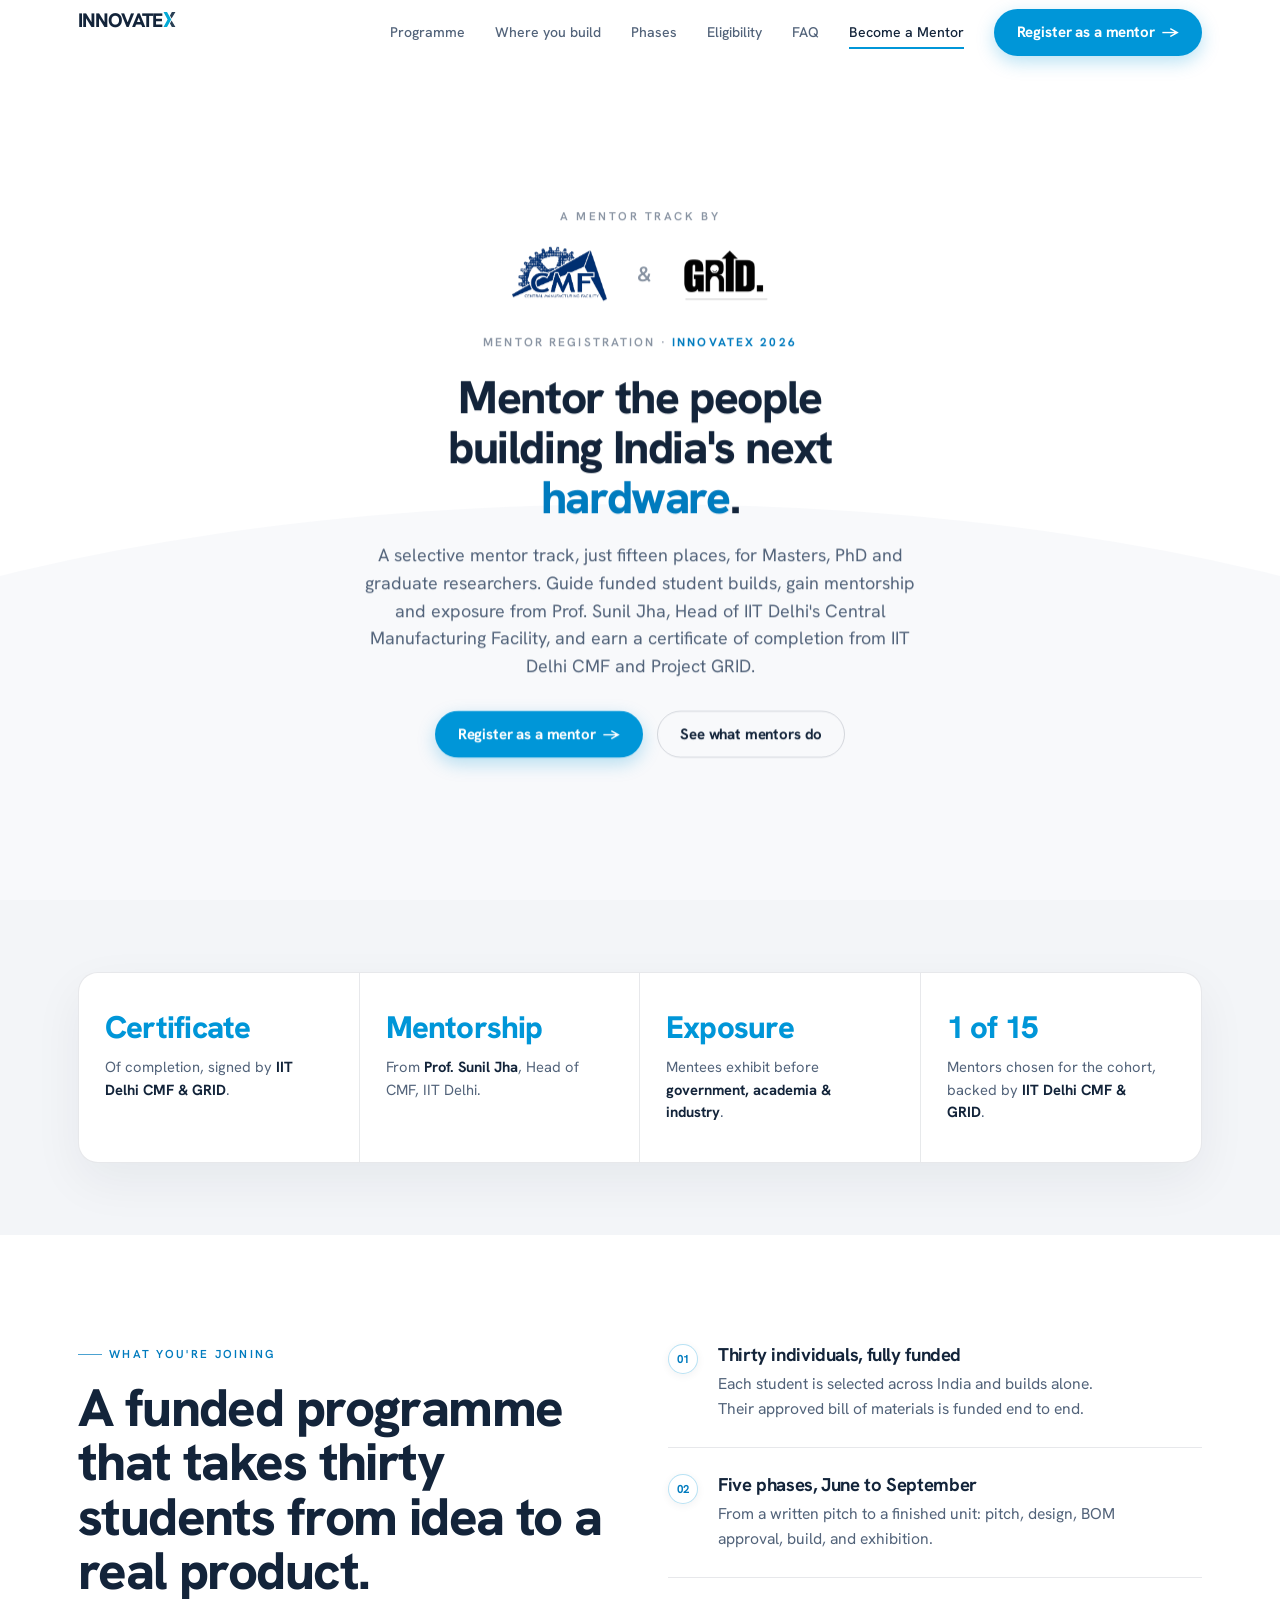
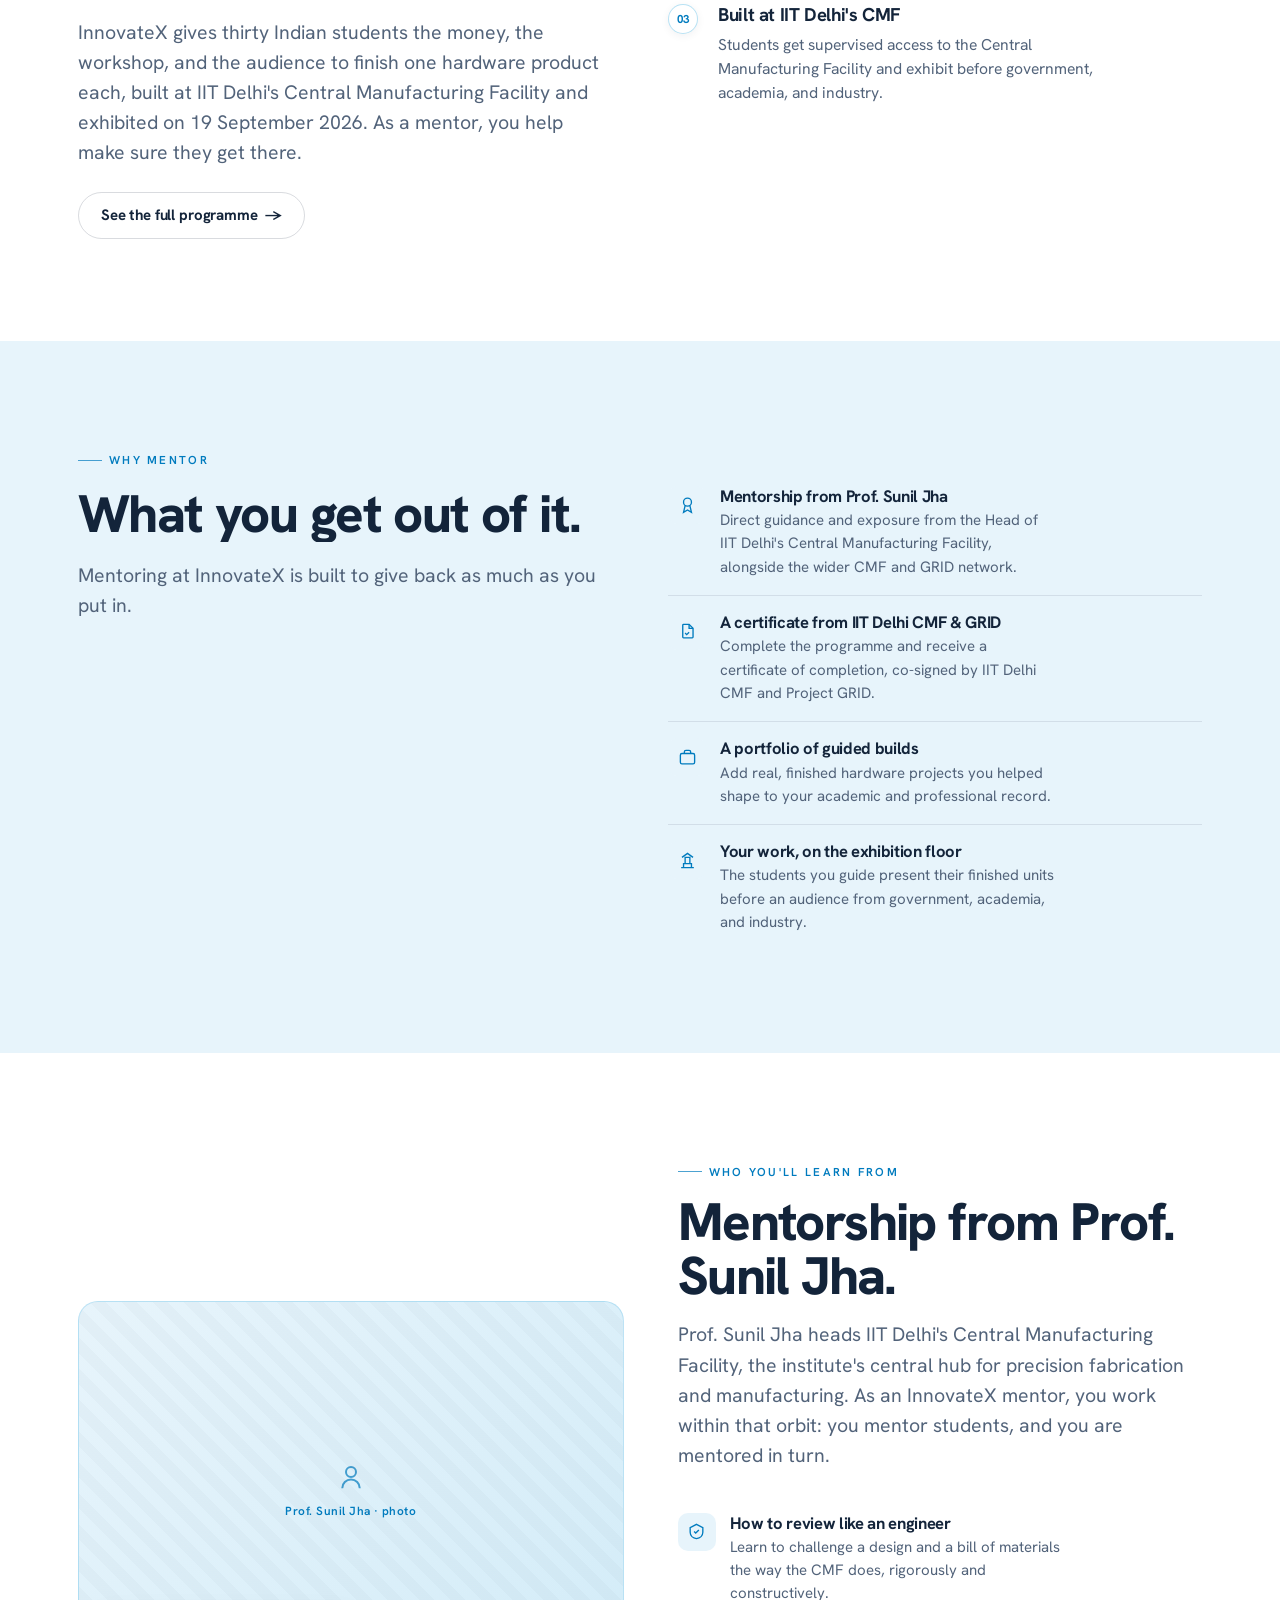
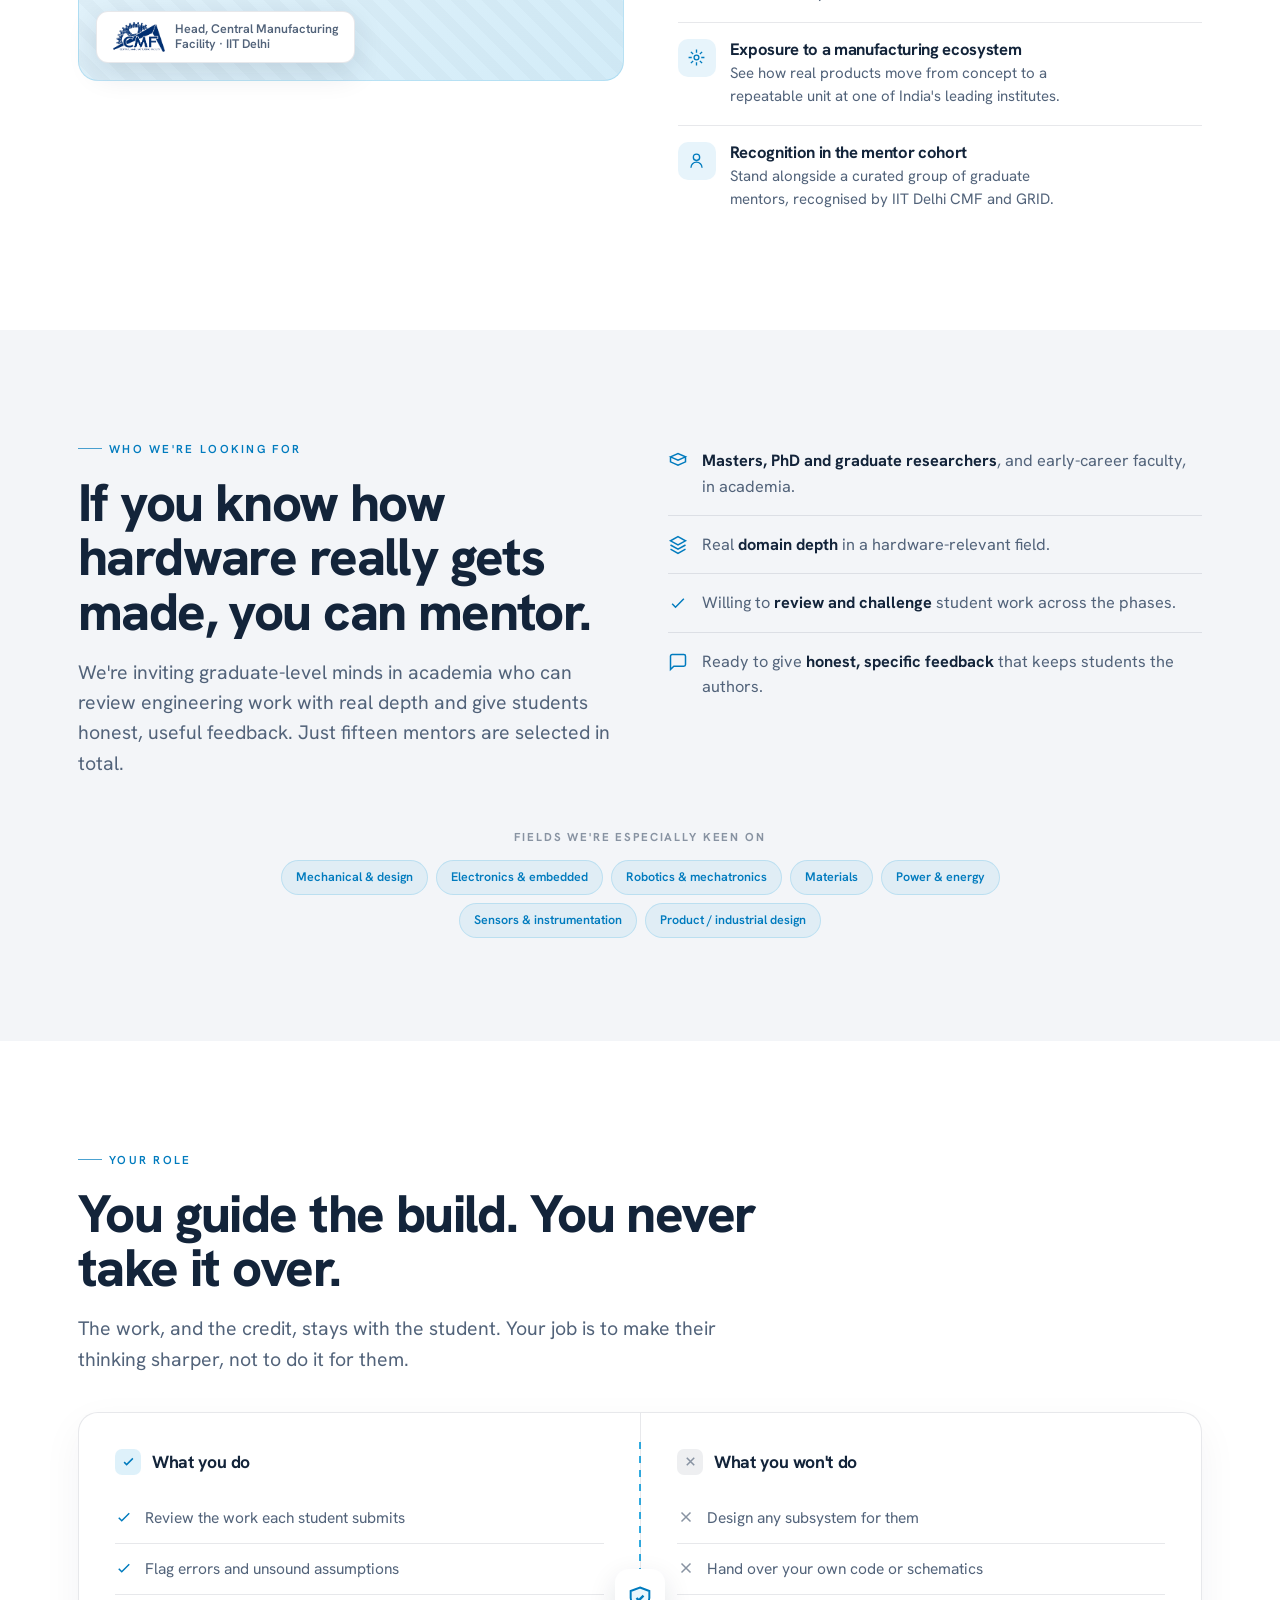
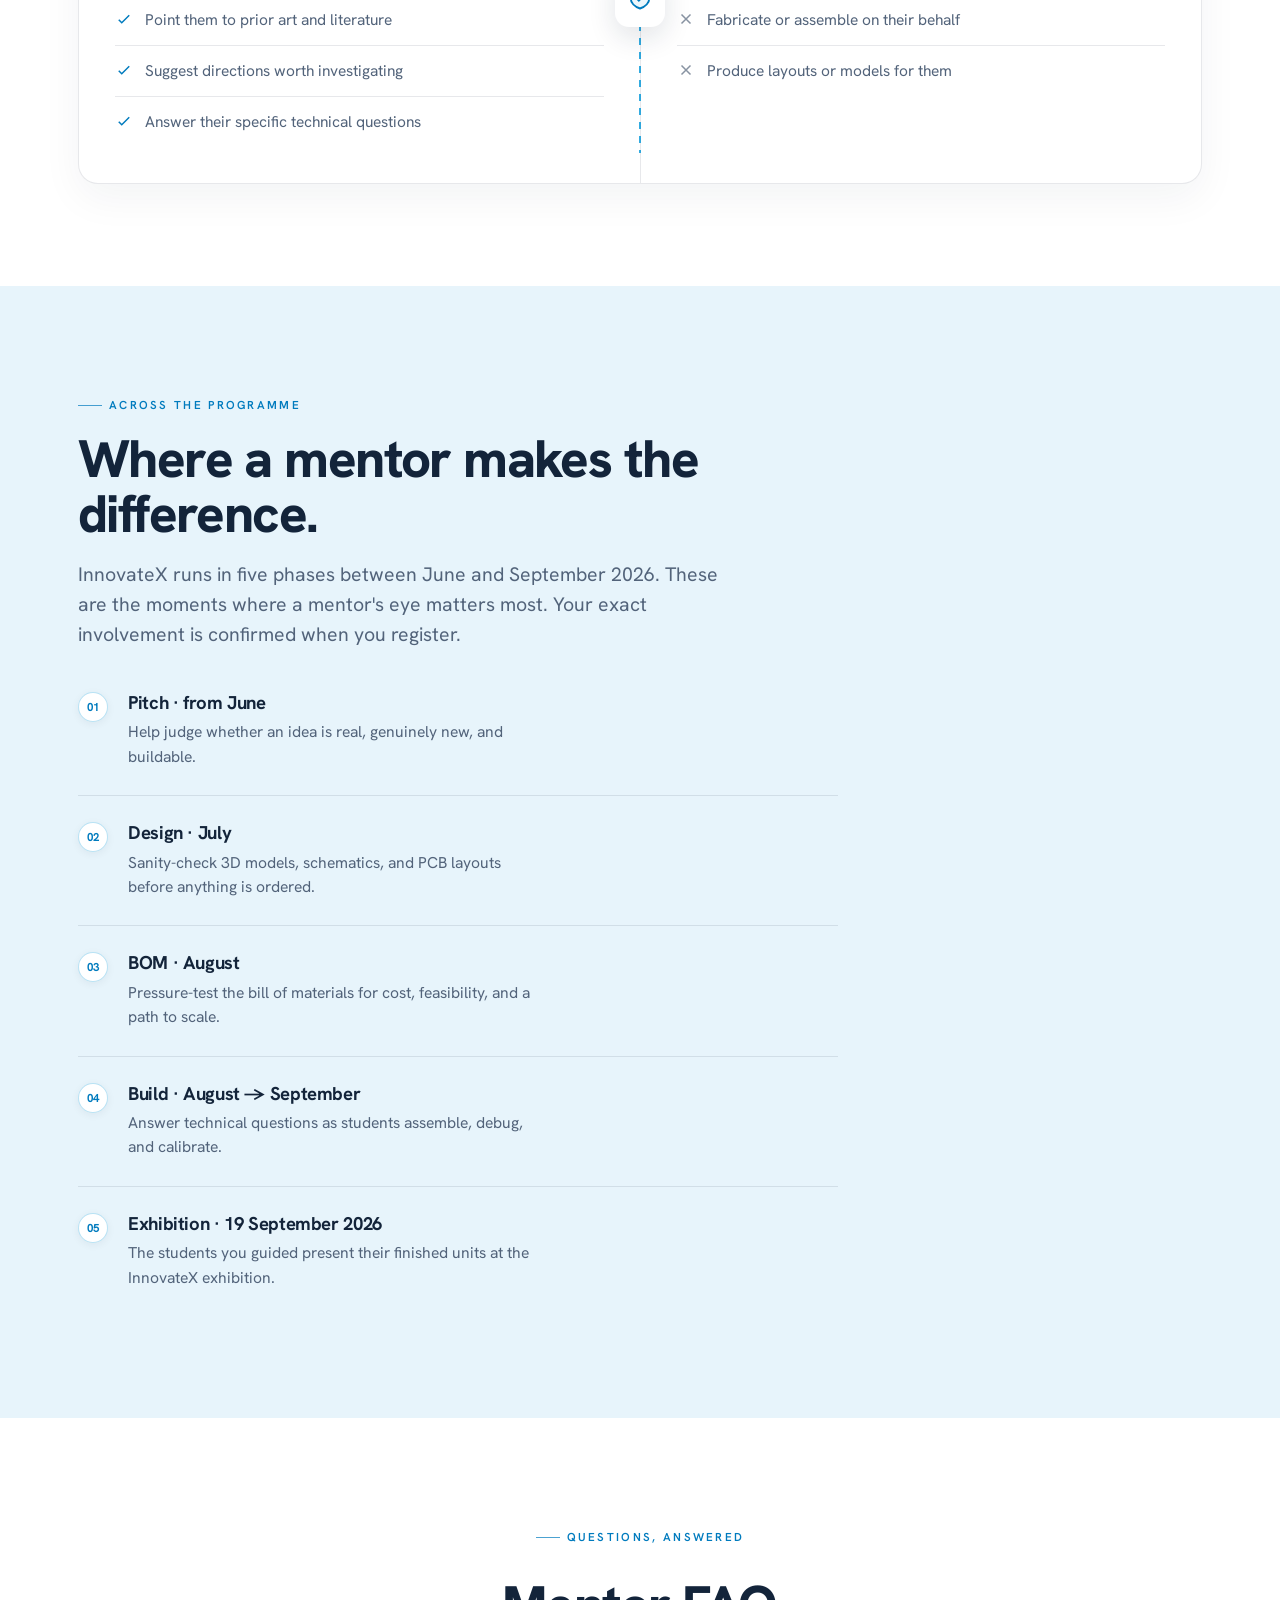
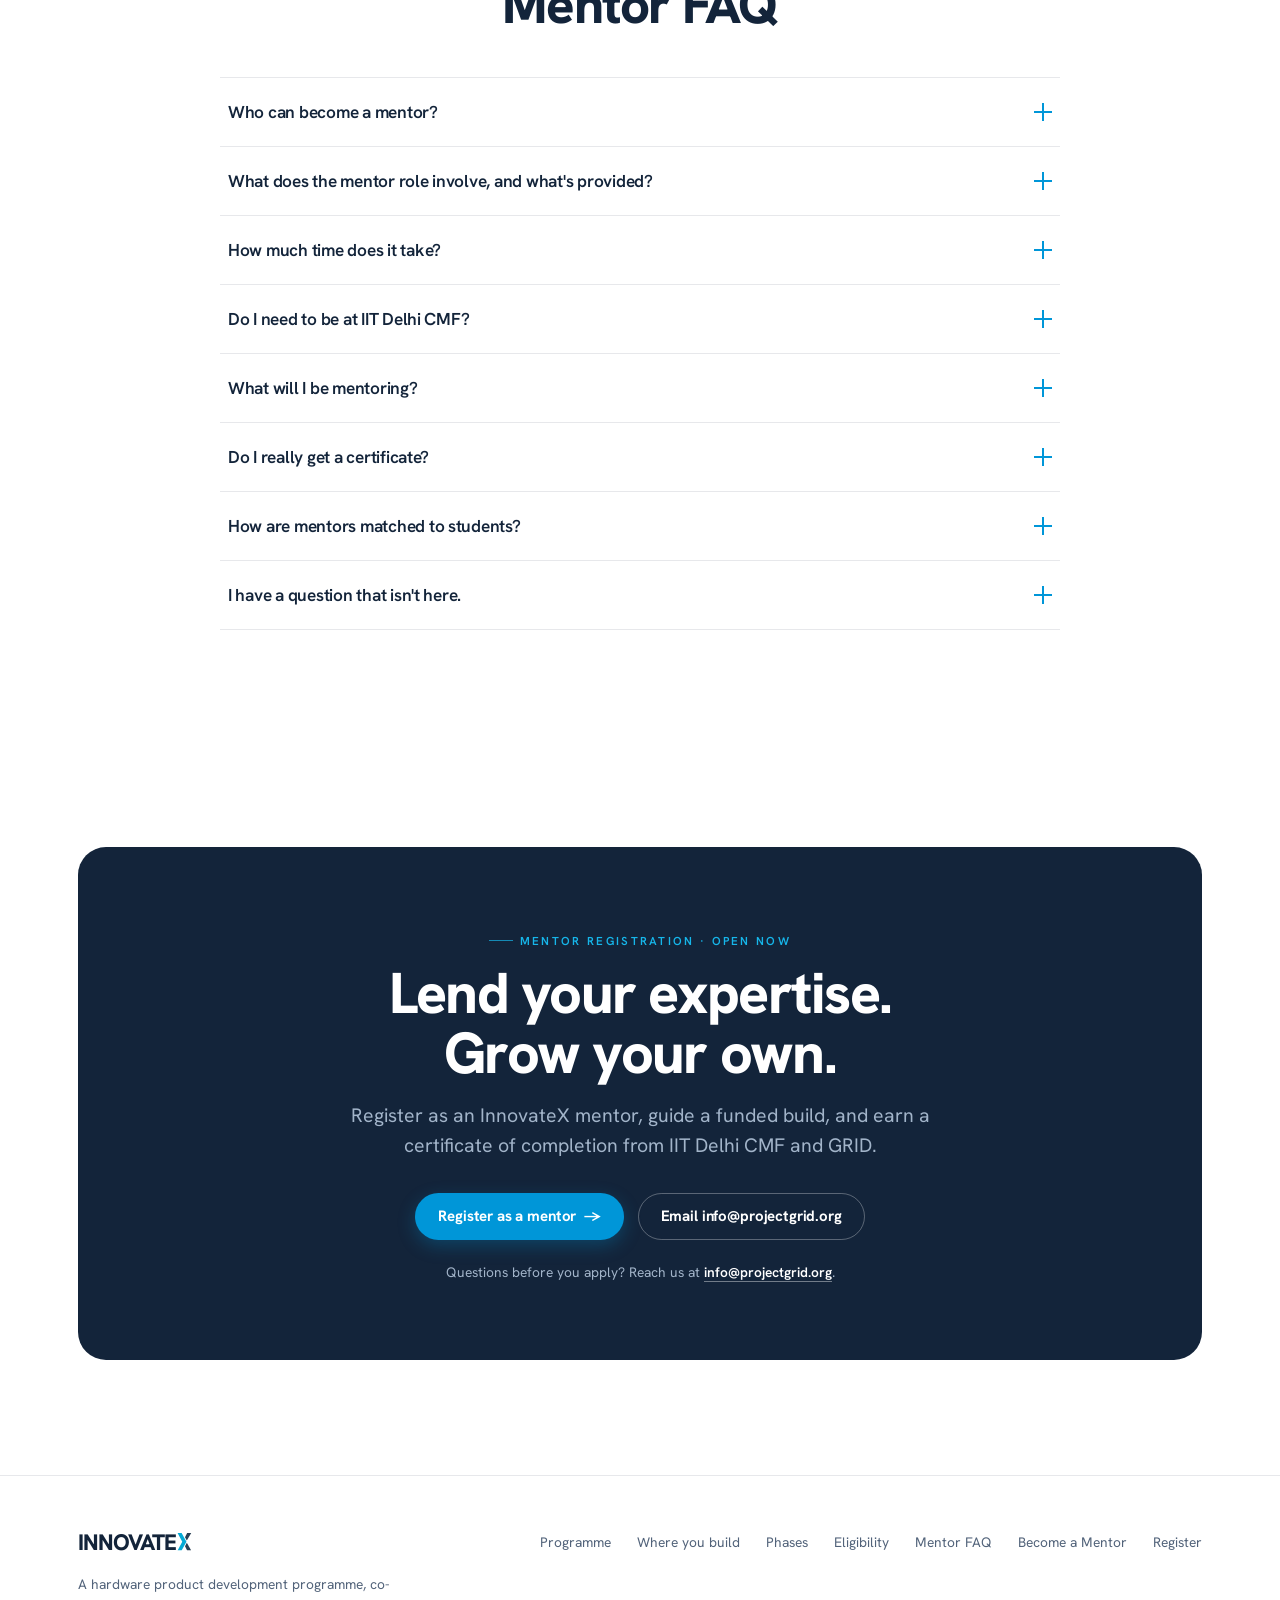
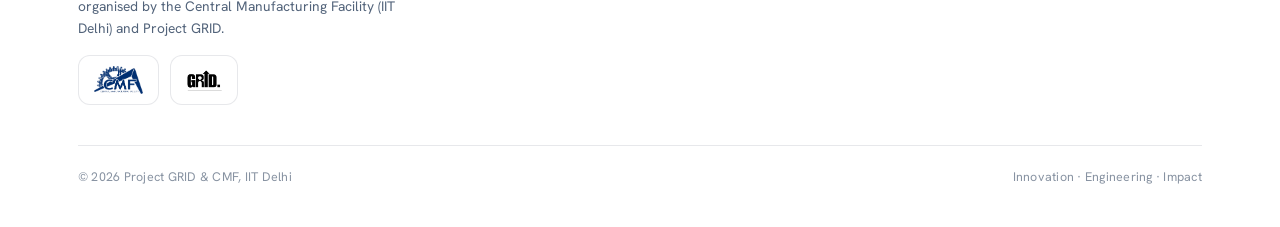
==== mentors.html @ 70b6234e "added mentor page" ====
<!doctype html>
<html lang="en">
<head>
<meta charset="UTF-8" />
<meta name="viewport" content="width=device-width, initial-scale=1.0, viewport-fit=cover" />
<title>Become an InnovateX Mentor · Guide funded hardware builds at IIT Delhi's CMF</title>
<meta name="description" content="A mentor track for Masters, PhD and graduate researchers. Guide InnovateX 2026 student builds, gain mentorship and exposure from Prof. Sunil Jha (Head, CMF, IIT Delhi), and earn a certificate of completion from IIT Delhi CMF and Project GRID." />
<meta property="og:title" content="Become an InnovateX Mentor" />
<meta property="og:description" content="Mentor Masters/PhD-level. Guide funded student hardware builds, learn under Prof. Sunil Jha (Head, CMF, IIT Delhi), and earn a certificate from IIT Delhi CMF and GRID." />
<meta property="og:type" content="website" />
<link rel="icon" href="data:image/svg+xml,%3Csvg xmlns='http://www.w3.org/2000/svg' viewBox='0 0 100 100'%3E%3Crect width='100' height='100' fill='%23FFFFFF'/%3E%3Cline x1='24' y1='22' x2='78' y2='78' stroke='%2316273C' stroke-width='15'/%3E%3Cline x1='78' y1='22' x2='24' y2='78' stroke='%2316B6EA' stroke-width='15'/%3E%3C/svg%3E" />
<link rel="preconnect" href="https://fonts.googleapis.com" />
<link rel="preconnect" href="https://fonts.gstatic.com" crossorigin />
<link href="https://fonts.googleapis.com/css2?family=Hanken+Grotesk:wght@400;500;600;700;800&display=swap" rel="stylesheet" />
<script>
  (function(){ var r=matchMedia('(prefers-reduced-motion: reduce)').matches;
    if(!r){ document.documentElement.classList.add('anim'); window.__af=setTimeout(function(){document.documentElement.classList.remove('anim');},2800); } })();
</script>
<style>
  :root{
    --paper:#FFFFFF; --grey:#F3F5F8; --grey-2:#E9EDF2; --grey-3:#DCE3EB; --icy:#E7F4FB;
    --navy:#13243A; --ink:#17273C; --ink-2:#52637A; --ink-3:#8893A2;
    --line:rgba(19,36,58,.10); --line-2:rgba(19,36,58,.16);
    --cyan:#0096D8; --cyan-deep:#007BBE; --cyan-bright:#16B6EA;
    --t-d:#EAF1F8; --t-d2:#A2B4C9;
    --font:"Untitled Sans","Hanken Grotesk","Helvetica Neue",Arial,sans-serif;
    --enter:cubic-bezier(.16,.84,.34,1); --standard:cubic-bezier(.2,0,0,1);
    --nav-h:66px; --maxw:1180px;
  }
  *{box-sizing:border-box;margin:0;padding:0}
  html{-webkit-text-size-adjust:100%;scroll-padding-top:calc(var(--nav-h) + 14px)}
  html:not(.anim){scroll-behavior:smooth}
  body{font-family:var(--font);background:var(--paper);color:var(--ink);line-height:1.55;-webkit-font-smoothing:antialiased;text-rendering:optimizeLegibility;overflow-x:hidden}
  ::selection{background:var(--cyan);color:#fff}
  img{max-width:100%;display:block}
  a{color:inherit;text-decoration:none}
  .wrap{max-width:var(--maxw);margin:0 auto;padding:0 28px}
  :focus-visible{outline:2px solid var(--cyan);outline-offset:3px;border-radius:3px}
  .skip{position:absolute;left:-9999px;top:8px;z-index:300;background:var(--navy);color:#fff;padding:10px 16px;border-radius:8px;font-weight:600}
  .skip:focus{left:14px}

  h1,h2,h3{font-weight:800;letter-spacing:-.03em;line-height:1.04;color:var(--navy)}
  h2{font-size:clamp(2rem,4.6vw,3.3rem);letter-spacing:-.03em;line-height:1.03}
  h3{font-size:1.16rem;font-weight:700;letter-spacing:-.02em;line-height:1.22;color:var(--navy)}
  .lead{font-size:clamp(1.05rem,1.55vw,1.22rem);color:var(--ink-2);max-width:60ch;line-height:1.55}
  .eyebrow{font-size:.72rem;font-weight:600;letter-spacing:.2em;text-transform:uppercase;color:var(--cyan-deep);display:inline-flex;align-items:center;gap:.6em}
  .eyebrow::before{content:"";width:24px;height:1px;background:currentColor;opacity:.7}
  .num{font-variant-numeric:tabular-nums}

  /* logo */
  .logo{display:inline-flex;align-items:baseline;gap:.04em;font-weight:800;letter-spacing:-.045em;color:var(--navy);line-height:1;white-space:nowrap}
  .logo .lx{display:inline-block;height:.82em;width:auto;align-self:baseline;transform:translateY(.025em)}
  .logo .lx .nv{fill:#293F54} .logo .lx .cy{fill:#04AAD6}

  /* nav */
  header.nav{position:fixed;top:0;left:0;right:0;z-index:100;height:var(--nav-h);display:flex;align-items:center;background:rgba(255,255,255,.82);backdrop-filter:saturate(160%) blur(14px);-webkit-backdrop-filter:saturate(160%) blur(14px);border-bottom:1px solid transparent;transition:border-color .3s var(--standard),background .3s var(--standard)}
  header.nav.scrolled{border-bottom-color:var(--line);background:rgba(255,255,255,.93)}
  .nav .wrap{display:flex;align-items:center;justify-content:space-between;width:100%}
  .nav .logo{font-size:1.22rem;min-height:44px}
  .navlinks{display:flex;align-items:center;gap:30px}
  .navlinks a:not(.btn){font-size:.88rem;font-weight:500;color:var(--ink-2);transition:color .15s var(--standard);padding:6px 0;position:relative}
  .navlinks a:not(.btn)::after{content:"";position:absolute;left:0;right:0;bottom:0;height:2px;background:var(--cyan);transform:scaleX(0);transform-origin:left;transition:transform .25s var(--standard)}
  .navlinks a:not(.btn):hover{color:var(--navy)} .navlinks a:not(.btn):hover::after{transform:scaleX(1)}
  .navlinks a[aria-current="page"]{color:var(--navy)} .navlinks a[aria-current="page"]::after{transform:scaleX(1)}
  .btn{display:inline-flex;align-items:center;justify-content:center;gap:.5em;font-weight:700;font-size:.94rem;letter-spacing:-.01em;padding:11px 22px;border-radius:100px;cursor:pointer;border:1.5px solid transparent;min-height:44px;transition:background .15s var(--standard),transform .12s var(--standard),border-color .15s var(--standard),box-shadow .2s var(--standard)}
  .btn-primary{background:var(--cyan);color:#fff;box-shadow:0 6px 18px rgba(0,150,216,.28)}
  .btn-primary:hover{background:var(--cyan-deep);box-shadow:0 10px 26px rgba(0,150,216,.36)}
  .btn-primary:active{transform:scale(.97)}
  .btn-ghost{background:transparent;color:var(--navy);border-color:var(--line-2)}
  .btn-ghost:hover{border-color:var(--navy)}
  .btn .arr{transition:transform .15s var(--standard)}
  .btn:hover .arr{transform:translateX(3px)}
  .navtoggle{display:none;background:none;border:0;cursor:pointer;padding:10px;flex-direction:column;gap:5px;min-width:44px;min-height:44px;align-items:center;justify-content:center}
  .navtoggle span{display:block;width:22px;height:2px;background:var(--navy);transition:.25s var(--standard)}

  /* hero */
  .hero{position:relative;background:var(--paper);overflow:hidden;padding:calc(var(--nav-h) + 64px) 0 64px;min-height:100svh;display:flex;align-items:center;text-align:center}
  .hero::after{content:"";position:absolute;left:50%;bottom:0;width:150%;height:44%;transform:translateX(-50%);background:var(--grey);z-index:0;clip-path:ellipse(58% 100% at 50% 100%);opacity:.55}
  .hero .wrap{position:relative;z-index:2;width:100%}
  .hero-eyebrow{font-size:.74rem;font-weight:600;letter-spacing:.18em;text-transform:uppercase;color:var(--ink-3)}
  .hero-eyebrow b{color:var(--cyan-deep)}
  .hero-logo{margin:22px auto 0;display:flex;justify-content:center}
  .hero-logo .logo{font-size:clamp(3rem,9.5vw,7rem)}
  .hero h1{font-size:clamp(1.75rem,3.6vw,2.9rem);font-weight:800;letter-spacing:-.03em;line-height:1.08;color:var(--navy);max-width:20ch;margin:22px auto 0}
  .hero h1 em{font-style:normal;color:var(--cyan-deep)}
  .hero .sub{margin:18px auto 0;max-width:58ch;color:var(--ink-2);font-size:clamp(1.02rem,1.4vw,1.15rem)}
  .hero-cta{display:flex;gap:14px;justify-content:center;flex-wrap:wrap;margin-top:32px}

  /* co-organiser logo lockup */
  .orgs{display:flex;flex-direction:column;align-items:center;gap:20px}
  .orgs-label{font-size:.72rem;font-weight:600;letter-spacing:.22em;text-transform:uppercase;color:var(--ink-3)}
  .orgs-row{display:flex;align-items:center;gap:30px;flex-wrap:wrap;justify-content:center}
  .orglock{display:flex;align-items:center;gap:28px}
  .orglock img{height:54px;width:auto;object-fit:contain;display:block}
  .orglock .gridimg{height:58px}
  .orglock .div{width:1px;height:48px;background:var(--line-2)}
  .orgs-row .amp{color:var(--ink-3);font-weight:600;font-size:1.3rem}

  .fx{will-change:transform,opacity}
  .anim .fx{opacity:0}
  .anim .reveal{opacity:0}

  /* sections */
  section{padding:clamp(66px,8vw,120px) 0;position:relative}
  .s-paper{background:var(--paper)} .s-grey{background:var(--grey)} .s-icy{background:var(--icy)}
  .s-navy{background:var(--navy);color:var(--t-d)}
  .s-navy h2,.s-navy h3{color:#fff}.s-navy .lead{color:var(--t-d2)}.s-navy .eyebrow{color:var(--cyan-bright)}
  .head{max-width:700px}.head .eyebrow{margin-bottom:18px}.head .lead{margin-top:18px}
  .reveal-mask{overflow:hidden;display:block}

  /* image placeholder */
  .ph{position:relative;background:linear-gradient(135deg,var(--grey) 0%,var(--grey-2) 100%);border:1px solid var(--line);border-radius:16px;overflow:hidden;display:flex;flex-direction:column;align-items:center;justify-content:center;gap:10px;color:var(--ink-3);min-height:160px}
  .ph::after{content:"";position:absolute;inset:0;background-image:repeating-linear-gradient(45deg,transparent,transparent 11px,rgba(19,36,58,.022) 11px,rgba(19,36,58,.022) 22px);pointer-events:none}
  .ph svg{width:30px;height:30px;stroke:var(--ink-3);fill:none;stroke-width:1.6;opacity:.7}
  .ph .cap{font-size:.74rem;letter-spacing:.04em;font-weight:600;color:var(--ink-3)}
  .ph.cyan{background:linear-gradient(135deg,#E7F4FB 0%,#D3ECF8 100%);border-color:rgba(0,150,216,.18)}
  .ph.cyan svg,.ph.cyan .cap{stroke:var(--cyan-deep);color:var(--cyan-deep)}

  /* credibility band */
  .cred{display:grid;grid-template-columns:repeat(4,1fr);background:#fff;border:1px solid var(--line);border-radius:20px;overflow:hidden;box-shadow:0 18px 50px rgba(19,36,58,.06)}
  .cred .c{padding:38px 26px;border-right:1px solid var(--line)}
  .cred .c:last-child{border-right:0}
  .cred .v{font-size:clamp(2.3rem,4.6vw,3.4rem);font-weight:800;letter-spacing:-.04em;line-height:.9;color:var(--navy)}
  .cred .v em{font-style:normal;color:var(--cyan)}
  .cred .l{margin-top:12px;font-size:.92rem;color:var(--ink-2);max-width:22ch}
  .mentor-cred .v{font-size:clamp(1.45rem,2.5vw,1.95rem);letter-spacing:-.025em;line-height:1.05}
  .mentor-cred .l{max-width:27ch}
  .mentor-cred .l b{color:var(--navy);font-weight:700}

  /* connecting spine through the 01-02-03 sequence */
  .deflist-wrap{position:relative}
  .deflist-wrap .spine{position:absolute;left:14px;top:15px;bottom:42px;width:2px;background:linear-gradient(var(--cyan-bright),var(--cyan));transform:scaleY(0);transform-origin:top center;border-radius:2px}
  .deflist .dn{position:relative;z-index:1}

  /* photo sweep */
  .cmf-photo{position:relative;border-radius:20px;overflow:hidden;aspect-ratio:4/3;border:1px solid var(--line);box-shadow:0 16px 44px rgba(19,36,58,.08)}
  .cmf-photo img{width:100%;height:100%;object-fit:cover;display:block;transform:scale(1.02);transition:transform .6s var(--enter)}
  .cmf-media:hover .cmf-photo img{transform:scale(1.06)}
  .cmf-media .ph::before,.cmf-photo::before{content:"";position:absolute;top:0;bottom:0;width:38%;left:-50%;background:linear-gradient(90deg,transparent,rgba(255,255,255,.6),transparent);transform:skewX(-12deg);opacity:0;z-index:2;pointer-events:none}
  .cmf-media .ph.scan::before,.cmf-photo.scan::before{animation:sweep 1.5s var(--enter) forwards}
  @keyframes sweep{0%{left:-50%;opacity:0}14%{opacity:1}82%{opacity:1}100%{left:130%;opacity:0}}

  /* editorial deflist */
  .editorial{display:grid;grid-template-columns:1fr 1fr;gap:56px;align-items:start}
  .deflist{list-style:none;margin-top:6px}
  .deflist li{padding:26px 0;border-top:1px solid var(--line);display:grid;grid-template-columns:auto 1fr;gap:20px;align-items:start;transition:transform .25s var(--standard)}
  .deflist li:hover{transform:translateX(4px)}
  .deflist li:first-child{border-top:0;padding-top:0}
  .deflist .dn{display:inline-flex;align-items:center;justify-content:center;width:30px;height:30px;border-radius:50%;background:var(--paper);border:1.5px solid rgba(0,150,216,.28);box-shadow:0 2px 8px rgba(19,36,58,.06);font-size:.72rem;font-weight:700;color:var(--cyan-deep);letter-spacing:.04em}
  .deflist h3{margin-bottom:6px}.deflist p{color:var(--ink-2);font-size:.98rem;max-width:46ch}

  /* CMF / feature section */
  .cmf-grid{display:grid;grid-template-columns:1.02fr .98fr;gap:54px;align-items:center}
  .cmf-media{position:relative}
  .cmf-media .ph{min-height:380px;border-radius:20px}
  .cmf-badge{position:absolute;left:18px;bottom:18px;background:#fff;border:1px solid var(--line);border-radius:12px;padding:10px 16px;display:flex;align-items:center;gap:10px;box-shadow:0 10px 30px rgba(19,36,58,.12)}
  .cmf-badge img{height:30px;width:auto}
  .cmf-badge span{font-size:.78rem;font-weight:600;color:var(--ink-2);line-height:1.2}
  .cmf-feats{list-style:none;margin-top:26px}
  .cmf-feats li{display:flex;gap:14px;padding:16px 0;border-top:1px solid var(--line)}
  .cmf-feats li:first-child{border-top:0}
  .cmf-feats .fi{width:38px;height:38px;border-radius:10px;background:var(--icy);display:flex;align-items:center;justify-content:center;flex:none}
  .cmf-feats .fi svg{width:19px;height:19px;stroke:var(--cyan-deep);fill:none;stroke-width:1.7}
  .cmf-feats h3{font-size:1.04rem;margin-bottom:3px}
  .cmf-feats p{font-size:.94rem;color:var(--ink-2);max-width:42ch}

  /* domain pills */
  .deliv{list-style:none;display:flex;flex-wrap:wrap;gap:8px;margin-top:16px}
  .deliv li{font-size:.78rem;font-weight:600;color:var(--cyan-deep);background:rgba(0,150,216,.08);border:1px solid rgba(0,150,216,.16);border-radius:100px;padding:7px 14px}
  .figcap{font-size:.72rem;font-weight:700;letter-spacing:.16em;text-transform:uppercase;color:var(--ink-3);text-align:center;margin-bottom:8px}

  /* scope (do / don't) */
  .scope{display:grid;grid-template-columns:1fr 1fr;border:1px solid var(--line);border-radius:20px;overflow:hidden;background:#fff;margin-top:38px;box-shadow:0 14px 40px rgba(19,36,58,.05);position:relative}
  .scope .col{padding:36px}.scope .col+.col{border-left:1px solid var(--line)}
  .scope .col h3{display:flex;align-items:center;gap:11px;margin-bottom:18px;font-size:1.1rem}
  .scope .bd{width:26px;height:26px;border-radius:7px;display:flex;align-items:center;justify-content:center;flex:none}
  .scope .bd svg{width:15px;height:15px;stroke-width:2.4;fill:none}
  .scope .do .bd{background:rgba(0,150,216,.13)} .scope .do .bd svg{stroke:var(--cyan-deep)}
  .scope .dont .bd{background:rgba(19,36,58,.07)} .scope .dont .bd svg{stroke:var(--ink-3)}
  .scope ul{list-style:none}
  .scope li{padding:13px 0;border-top:1px solid var(--line);display:flex;gap:12px;color:var(--ink-2);font-size:.97rem}
  .scope li:first-of-type{border-top:0}
  .scope li svg{width:18px;height:18px;flex:none;margin-top:2px;stroke-width:2;fill:none}
  .scope .do li svg{stroke:var(--cyan-deep)} .scope .dont li svg{stroke:var(--ink-3)}
  .bshield{position:absolute;left:50%;top:50%;transform:translate(-50%,-50%);z-index:3;width:50px;height:58px;display:flex;align-items:center;justify-content:center;background:#fff;border-radius:14px;box-shadow:0 10px 28px rgba(19,36,58,.12)}
  .bshield svg{width:28px;height:28px;stroke:var(--cyan-deep);fill:rgba(0,150,216,.08);stroke-width:1.7}
  .bline{position:absolute;left:50%;top:8%;bottom:8%;width:2px;background:repeating-linear-gradient(var(--cyan) 0 7px,transparent 7px 14px);transform:translateX(-50%);transform-origin:top;z-index:2;opacity:.8}
  @media(max-width:720px){ .bshield,.bline{display:none} }

  /* eligibility facts */
  .facts2{list-style:none}
  .facts2 li{display:flex;gap:14px;padding:16px 0;border-top:1px solid var(--line);font-size:1.02rem;color:var(--ink-2)}
  .facts2 li:first-child{border-top:0}.facts2 li b{color:var(--navy);font-weight:700}
  .facts2 li svg{width:20px;height:20px;flex:none;margin-top:3px;stroke:var(--cyan-deep);fill:none;stroke-width:1.8}

  /* faq */
  .faq{max-width:840px;margin:0 auto}
  .qa{border-top:1px solid var(--line)}.qa:last-child{border-bottom:1px solid var(--line)}
  .qa button{width:100%;background:none;border:0;cursor:pointer;text-align:left;padding:23px 8px;display:flex;align-items:center;justify-content:space-between;gap:20px;font-family:inherit;font-size:1.08rem;font-weight:600;letter-spacing:-.015em;color:var(--navy);min-height:44px;transition:color .2s}
  .qa button:hover{color:var(--cyan-deep)}
  .qa .pm{position:relative;width:18px;height:18px;flex:none}
  .qa .pm::before,.qa .pm::after{content:"";position:absolute;background:var(--cyan);transition:transform .25s var(--standard)}
  .qa .pm::before{top:50%;left:0;right:0;height:2px;transform:translateY(-50%)}
  .qa .pm::after{left:50%;top:0;bottom:0;width:2px;transform:translateX(-50%)}
  .qa[aria-expanded="true"] .pm::after{transform:translateX(-50%) rotate(90deg);opacity:0}
  .qa .ans{max-height:0;overflow:hidden;transition:max-height .3s var(--standard)}
  .qa .ans p{padding:0 8px 23px;color:var(--ink-2);max-width:66ch;font-size:1rem}

  /* cta */
  .cta{padding:clamp(70px,9vw,120px) 0}
  .cta-card{background:var(--navy);border-radius:28px;padding:clamp(44px,6vw,80px);text-align:center;position:relative;overflow:hidden}
  .cta-card h2{color:#fff;font-size:clamp(2.1rem,5vw,3.6rem);max-width:18ch;margin:0 auto}
  .cta-card .lead{margin:18px auto 32px;color:var(--t-d2);text-align:center}
  .cta-card .hero-cta{justify-content:center}
  .cta-card .eyebrow{color:var(--cyan-bright);justify-content:center;margin-bottom:14px}
  .cta-card .help{margin-top:22px;font-size:.86rem;color:var(--t-d2)}
  .cta-card .help a{color:#fff;font-weight:600;border-bottom:1px solid rgba(255,255,255,.4)}

  footer{background:var(--paper);color:var(--ink-2);padding:56px 0 40px;border-top:1px solid var(--line)}
  .foot{display:flex;justify-content:space-between;align-items:flex-start;gap:40px;flex-wrap:wrap}
  .foot .logo{font-size:1.4rem;margin-bottom:8px}
  .foot p{font-size:.86rem;max-width:42ch;line-height:1.6;margin-top:10px}
  .foot .links{display:flex;gap:26px;flex-wrap:wrap}
  .foot .links a{font-size:.86rem;color:var(--ink-2);transition:color .15s}.foot .links a:hover{color:var(--navy)}
  .foot-chips{display:flex;gap:11px;flex-wrap:wrap;margin-top:16px}
  .foot-chips .chip{height:50px;padding:9px 15px;background:#fff;border:1px solid var(--line);border-radius:12px;display:flex;align-items:center}
  .foot-chips .chip img{height:28px;width:auto;object-fit:contain}
  .foot-chips .chip.grid img{height:24px}
  .legal{margin-top:40px;padding-top:22px;border-top:1px solid var(--line);display:flex;justify-content:space-between;gap:18px;flex-wrap:wrap;font-size:.78rem;color:var(--ink-3);letter-spacing:.02em}

  @media(max-width:940px){
    .hero{min-height:auto;padding:calc(var(--nav-h) + 48px) 0 56px}
    .editorial,.cmf-grid{grid-template-columns:1fr;gap:34px}
    .cred{grid-template-columns:1fr 1fr}.cred .c:nth-child(2){border-right:0}.cred .c:nth-child(-n+2){border-bottom:1px solid var(--line)}
    .cmf-media .ph{min-height:300px}
  }
  @media(max-width:720px){
    .navlinks{position:fixed;top:var(--nav-h);left:0;right:0;flex-direction:column;gap:0;background:#fff;padding:8px 28px 22px;transform:translateY(-130%);transition:transform .3s var(--standard);border-bottom:1px solid var(--line);align-items:stretch}
    .navlinks.open{transform:translateY(0)}
    .navlinks a:not(.btn){padding:15px 0;border-bottom:1px solid var(--line);font-size:1rem;color:var(--navy)}
    .navlinks .btn{margin-top:14px}
    .navtoggle{display:flex}
    .navtoggle.on span:nth-child(1){transform:translateY(7px) rotate(45deg)}
    .navtoggle.on span:nth-child(2){opacity:0}
    .navtoggle.on span:nth-child(3){transform:translateY(-7px) rotate(-45deg)}
    .scope{grid-template-columns:1fr}
    .scope .col+.col{border-left:0;border-top:1px solid var(--line)}
  }
  @media(max-width:520px){
    .cred{grid-template-columns:1fr}.cred .c{border-right:0;border-bottom:1px solid var(--line)}.cred .c:last-child{border-bottom:0}
    .wrap{padding:0 20px}
    .orgs-row{gap:18px}.orglock{gap:16px}.orglock img{height:34px}.orglock .gridimg{height:40px}.orglock .div{height:32px}
  }
  @media(prefers-reduced-motion:reduce){
    *,*::before,*::after{animation-duration:.01ms !important;animation-iteration-count:1 !important;transition-duration:.01ms !important}
    html{scroll-behavior:auto}
  }
</style>
</head>
<body id="top">
<a class="skip" href="#main">Skip to content</a>

<header class="nav" id="nav">
  <div class="wrap">
    <a class="logo" href="index.html" aria-label="InnovateX home">INNOVATE<svg class="lx" viewBox="0 0 330 410" aria-hidden="true"><path class="cy" d="M13 12 L103 12 L211 205 L103 398 L13 398 L117 205 Z"/><path class="nv" d="M227 12 L318 12 L220 180 L179 105 Z M227 398 L318 398 L220 230 L179 305 Z"/></svg></a>
    <nav class="navlinks" id="navlinks" aria-label="Primary">
      <a href="index.html#programme">Programme</a>
      <a href="index.html#cmf">Where you build</a>
      <a href="index.html#process">Phases</a>
      <a href="index.html#eligibility">Eligibility</a>
      <a href="#faq">FAQ</a>
      <a href="mentors.html" aria-current="page">Become a Mentor</a>
      <!-- PLACEHOLDER: replace the href below with your Google Form link for mentor registration -->
      <a class="btn btn-primary" href="https://forms.gle/REPLACE-WITH-MENTOR-FORM" target="_blank" rel="noopener">Register as a mentor <span class="arr" aria-hidden="true">→</span></a>
    </nav>
    <button class="navtoggle" id="navtoggle" aria-label="Open menu" aria-expanded="false" aria-controls="navlinks"><span></span><span></span><span></span></button>
  </div>
</header>

<main id="main">

<!-- HERO -->
<section class="hero">
  <div class="wrap">
    <div class="orgs fx">
      <span class="orgs-label">A mentor track by</span>
      <div class="orgs-row">
        <span class="orglock">
          <img src="assets/CMF-Logo-CW4iBhSi.png" alt="IIT Delhi CMF (Central Manufacturing Facility)" width="110" height="44">
        </span>
        <span class="amp" aria-hidden="true">&amp;</span>
        <span class="orglock"><img class="gridimg" src="assets/GRID-logo-BYyGAV5o.png" alt="Project GRID" width="72" height="36"></span>
      </div>
    </div>
    <p class="hero-eyebrow fx" style="margin-top:30px">Mentor Registration · <b>InnovateX 2026</b></p>
    <h1 class="fx">Mentor the people building India's next <em>hardware</em>.</h1>
    <p class="sub fx">A selective mentor track, just fifteen places, for Masters, PhD and graduate researchers. Guide funded student builds, gain mentorship and exposure from Prof. Sunil Jha, Head of IIT Delhi's Central Manufacturing Facility, and earn a certificate of completion from IIT Delhi CMF and Project GRID.</p>
    <div class="hero-cta fx">
      <!-- PLACEHOLDER: replace the href with your Google Form link -->
      <a class="btn btn-primary" href="https://forms.gle/REPLACE-WITH-MENTOR-FORM" target="_blank" rel="noopener">Register as a mentor <span class="arr" aria-hidden="true">→</span></a>
      <a class="btn btn-ghost" href="#role">See what mentors do</a>
    </div>
  </div>
</section>

<!-- VALUE BAND -->
<section class="s-grey" aria-label="What mentoring gives you" style="padding:clamp(48px,6vw,72px) 0">
  <div class="wrap">
    <div class="cred mentor-cred reveal">
      <div class="c"><div class="v"><em>Certificate</em></div><div class="l">Of completion, signed by <b>IIT Delhi CMF &amp; GRID</b>.</div></div>
      <div class="c"><div class="v"><em>Mentorship</em></div><div class="l">From <b>Prof. Sunil Jha</b>, Head of CMF, IIT Delhi.</div></div>
      <div class="c"><div class="v"><em>Exposure</em></div><div class="l">Mentees exhibit before <b>government, academia &amp; industry</b>.</div></div>
      <div class="c"><div class="v"><em>1 of 15</em></div><div class="l">Mentors chosen for the cohort, backed by <b>IIT Delhi CMF &amp; GRID</b>.</div></div>
    </div>
  </div>
</section>

<!-- WHAT YOU'RE JOINING -->
<section id="programme" class="s-paper">
  <div class="wrap">
    <div class="editorial">
      <div class="head">
        <span class="eyebrow reveal">What you're joining</span>
        <h2 class="reveal-mask"><span class="reveal-line">A funded programme that takes thirty students from idea to a real product.</span></h2>
        <p class="lead reveal">InnovateX gives thirty Indian students the money, the workshop, and the audience to finish one hardware product each, built at IIT Delhi's Central Manufacturing Facility and exhibited on 19 September 2026. As a mentor, you help make sure they get there.</p>
        <a class="btn btn-ghost reveal" href="index.html#programme" style="margin-top:24px">See the full programme <span class="arr" aria-hidden="true">→</span></a>
      </div>
      <div class="deflist-wrap">
        <span class="spine" aria-hidden="true"></span>
        <ol class="deflist">
          <li><span class="dn">01</span><div><h3>Thirty individuals, fully funded</h3><p>Each student is selected across India and builds alone. Their approved bill of materials is funded end to end.</p></div></li>
          <li><span class="dn">02</span><div><h3>Five phases, June to September</h3><p>From a written pitch to a finished unit: pitch, design, BOM approval, build, and exhibition.</p></div></li>
          <li><span class="dn">03</span><div><h3>Built at IIT Delhi's CMF</h3><p>Students get supervised access to the Central Manufacturing Facility and exhibit before government, academia, and industry.</p></div></li>
        </ol>
      </div>
    </div>
  </div>
</section>

<!-- WHY MENTOR -->
<section class="s-icy">
  <div class="wrap">
    <div class="editorial">
      <div class="head">
        <span class="eyebrow reveal">Why mentor</span>
        <h2 class="reveal-mask"><span class="reveal-line">What you get out of it.</span></h2>
        <p class="lead reveal">Mentoring at InnovateX is built to give back as much as you put in.</p>
      </div>
      <ul class="cmf-feats reveal">
        <li><span class="fi"><svg viewBox="0 0 24 24"><circle cx="12" cy="9" r="5"/><path d="M9 13.4L7 22l5-3 5 3-2-8.6"/></svg></span><div><h3>Mentorship from Prof. Sunil Jha</h3><p>Direct guidance and exposure from the Head of IIT Delhi's Central Manufacturing Facility, alongside the wider CMF and GRID network.</p></div></li>
        <li><span class="fi"><svg viewBox="0 0 24 24"><path d="M14 3v5h5"/><path d="M7 3h7l5 5v11a1 1 0 01-1 1H7a1 1 0 01-1-1V4a1 1 0 011-1z"/><path d="M9 14l2 2 3-3"/></svg></span><div><h3>A certificate from IIT Delhi CMF &amp; GRID</h3><p>Complete the programme and receive a certificate of completion, co-signed by IIT Delhi CMF and Project GRID.</p></div></li>
        <li><span class="fi"><svg viewBox="0 0 24 24"><rect x="3" y="7" width="18" height="13" rx="2"/><path d="M8 7V5a2 2 0 012-2h4a2 2 0 012 2v2"/></svg></span><div><h3>A portfolio of guided builds</h3><p>Add real, finished hardware projects you helped shape to your academic and professional record.</p></div></li>
        <li><span class="fi"><svg viewBox="0 0 24 24"><path d="M4 21h16M7 21v-5h10v5M9 16V8h6v8M5 8l7-5 7 5"/></svg></span><div><h3>Your work, on the exhibition floor</h3><p>The students you guide present their finished units before an audience from government, academia, and industry.</p></div></li>
      </ul>
    </div>
  </div>
</section>

<!-- LEARN UNDER PROF. SUNIL JHA -->
<section class="s-paper">
  <div class="wrap">
    <div class="cmf-grid">
      <div class="cmf-media reveal">
        <!-- PLACEHOLDER: drop a photo of Prof. Sunil Jha into assets/ and swap this .ph block for an <img> -->
        <div class="ph cyan" style="min-height:380px;border-radius:20px">
          <svg viewBox="0 0 24 24"><circle cx="12" cy="8" r="4"/><path d="M5 21a7 7 0 0114 0"/></svg>
          <span class="cap">Prof. Sunil Jha · photo</span>
        </div>
        <div class="cmf-badge"><img src="assets/CMF-Logo-CW4iBhSi.png" alt="CMF, IIT Delhi" width="80" height="30"><span>Head, Central Manufacturing<br>Facility · IIT Delhi</span></div>
      </div>
      <div>
        <span class="eyebrow reveal">Who you'll learn from</span>
        <h2 class="reveal-mask" style="margin-top:14px"><span class="reveal-line">Mentorship from Prof. Sunil Jha.</span></h2>
        <p class="lead reveal" style="margin-top:16px">Prof. Sunil Jha heads IIT Delhi's Central Manufacturing Facility, the institute's central hub for precision fabrication and manufacturing. As an InnovateX mentor, you work within that orbit: you mentor students, and you are mentored in turn.</p>
        <ul class="cmf-feats reveal">
          <li><span class="fi"><svg viewBox="0 0 24 24"><path d="M12 3l8 4v6c0 4-3.4 7.4-8 8-4.6-.6-8-4-8-8V7z"/><path d="M9 12l2 2 4-4"/></svg></span><div><h3>How to review like an engineer</h3><p>Learn to challenge a design and a bill of materials the way the CMF does, rigorously and constructively.</p></div></li>
          <li><span class="fi"><svg viewBox="0 0 24 24"><path d="M12 2v4M12 18v4M4.9 4.9l2.8 2.8M16.3 16.3l2.8 2.8M2 12h4M18 12h4M4.9 19.1l2.8-2.8M16.3 7.7l2.8-2.8"/><circle cx="12" cy="12" r="3"/></svg></span><div><h3>Exposure to a manufacturing ecosystem</h3><p>See how real products move from concept to a repeatable unit at one of India's leading institutes.</p></div></li>
          <li><span class="fi"><svg viewBox="0 0 24 24"><circle cx="12" cy="8" r="4"/><path d="M5 21a7 7 0 0114 0"/></svg></span><div><h3>Recognition in the mentor cohort</h3><p>Stand alongside a curated group of graduate mentors, recognised by IIT Delhi CMF and GRID.</p></div></li>
        </ul>
      </div>
    </div>
  </div>
</section>

<!-- WHO WE'RE LOOKING FOR -->
<section id="who" class="s-grey">
  <div class="wrap">
    <div class="editorial">
      <div class="head">
        <span class="eyebrow reveal">Who we're looking for</span>
        <h2 class="reveal-mask"><span class="reveal-line">If you know how hardware really gets made, you can mentor.</span></h2>
        <p class="lead reveal">We're inviting graduate-level minds in academia who can review engineering work with real depth and give students honest, useful feedback. Just fifteen mentors are selected in total.</p>
      </div>
      <ul class="facts2 reveal">
        <li><svg viewBox="0 0 24 24"><path d="M3 7l9-4 9 4-9 4-9-4zM3 7v6l9 4 9-4V7"/></svg><span><b>Masters, PhD and graduate researchers</b>, and early-career faculty, in academia.</span></li>
        <li><svg viewBox="0 0 24 24"><path d="M12 2l9 5-9 5-9-5 9-5zM3 12l9 5 9-5M3 17l9 5 9-5"/></svg><span>Real <b>domain depth</b> in a hardware-relevant field.</span></li>
        <li><svg viewBox="0 0 24 24"><path d="M5 13l4 4L19 7"/></svg><span>Willing to <b>review and challenge</b> student work across the phases.</span></li>
        <li><svg viewBox="0 0 24 24"><path d="M21 15a2 2 0 01-2 2H7l-4 4V5a2 2 0 012-2h14a2 2 0 012 2z"/></svg><span>Ready to give <b>honest, specific feedback</b> that keeps students the authors.</span></li>
      </ul>
    </div>
    <p class="figcap" style="margin-top:50px">Fields we're especially keen on</p>
    <ul class="deliv reveal" style="justify-content:center;max-width:780px;margin:14px auto 0">
      <li>Mechanical &amp; design</li>
      <li>Electronics &amp; embedded</li>
      <li>Robotics &amp; mechatronics</li>
      <li>Materials</li>
      <li>Power &amp; energy</li>
      <li>Sensors &amp; instrumentation</li>
      <li>Product / industrial design</li>
    </ul>
  </div>
</section>

<!-- YOUR ROLE (scope) -->
<section id="role" class="s-paper">
  <div class="wrap">
    <div class="head">
      <span class="eyebrow reveal">Your role</span>
      <h2 class="reveal-mask"><span class="reveal-line">You guide the build. You never take it over.</span></h2>
      <p class="lead reveal">The work, and the credit, stays with the student. Your job is to make their thinking sharper, not to do it for them.</p>
    </div>
    <div class="scope reveal">
      <span class="bline" aria-hidden="true"></span>
      <span class="bshield" aria-hidden="true"><svg viewBox="0 0 24 24"><path d="M12 3l8 3v6c0 4-3.5 7.5-8 9-4.5-1.5-8-5-8-9V6z"/><path d="M9 12l2 2 4-4" stroke-width="2"/></svg></span>
      <div class="col do">
        <h3><span class="bd"><svg viewBox="0 0 24 24" stroke="currentColor"><path d="M5 13l4 4L19 7"/></svg></span>What you do</h3>
        <ul>
          <li><svg viewBox="0 0 24 24" stroke="currentColor"><path d="M5 13l4 4L19 7"/></svg>Review the work each student submits</li>
          <li><svg viewBox="0 0 24 24" stroke="currentColor"><path d="M5 13l4 4L19 7"/></svg>Flag errors and unsound assumptions</li>
          <li><svg viewBox="0 0 24 24" stroke="currentColor"><path d="M5 13l4 4L19 7"/></svg>Point them to prior art and literature</li>
          <li><svg viewBox="0 0 24 24" stroke="currentColor"><path d="M5 13l4 4L19 7"/></svg>Suggest directions worth investigating</li>
          <li><svg viewBox="0 0 24 24" stroke="currentColor"><path d="M5 13l4 4L19 7"/></svg>Answer their specific technical questions</li>
        </ul>
      </div>
      <div class="col dont">
        <h3><span class="bd"><svg viewBox="0 0 24 24" stroke="currentColor"><path d="M6 6l12 12M18 6L6 18"/></svg></span>What you won't do</h3>
        <ul>
          <li><svg viewBox="0 0 24 24" stroke="currentColor"><path d="M6 6l12 12M18 6L6 18"/></svg>Design any subsystem for them</li>
          <li><svg viewBox="0 0 24 24" stroke="currentColor"><path d="M6 6l12 12M18 6L6 18"/></svg>Hand over your own code or schematics</li>
          <li><svg viewBox="0 0 24 24" stroke="currentColor"><path d="M6 6l12 12M18 6L6 18"/></svg>Fabricate or assemble on their behalf</li>
          <li><svg viewBox="0 0 24 24" stroke="currentColor"><path d="M6 6l12 12M18 6L6 18"/></svg>Produce layouts or models for them</li>
        </ul>
      </div>
    </div>
  </div>
</section>

<!-- HOW MENTORING MAPS TO THE PROGRAMME -->
<section class="s-icy">
  <div class="wrap">
    <div class="head">
      <span class="eyebrow reveal">Across the programme</span>
      <h2 class="reveal-mask"><span class="reveal-line">Where a mentor makes the difference.</span></h2>
      <p class="lead reveal">InnovateX runs in five phases between June and September 2026. These are the moments where a mentor's eye matters most. Your exact involvement is confirmed when you register.</p>
    </div>
    <div class="deflist-wrap" style="margin-top:42px;max-width:760px">
      <span class="spine" aria-hidden="true"></span>
      <ol class="deflist">
        <li><span class="dn">01</span><div><h3>Pitch · from June</h3><p>Help judge whether an idea is real, genuinely new, and buildable.</p></div></li>
        <li><span class="dn">02</span><div><h3>Design · July</h3><p>Sanity-check 3D models, schematics, and PCB layouts before anything is ordered.</p></div></li>
        <li><span class="dn">03</span><div><h3>BOM · August</h3><p>Pressure-test the bill of materials for cost, feasibility, and a path to scale.</p></div></li>
        <li><span class="dn">04</span><div><h3>Build · August → September</h3><p>Answer technical questions as students assemble, debug, and calibrate.</p></div></li>
        <li><span class="dn">05</span><div><h3>Exhibition · 19 September 2026</h3><p>The students you guided present their finished units at the InnovateX exhibition.</p></div></li>
      </ol>
    </div>
  </div>
</section>

<!-- FAQ -->
<section id="faq" class="s-paper">
  <div class="wrap">
    <div class="head" style="text-align:center;margin:0 auto 44px;max-width:560px"><span class="eyebrow reveal" style="justify-content:center">Questions, answered</span><h2 class="reveal" style="margin:14px auto 0">Mentor FAQ</h2></div>
    <div class="faq">
      <div class="qa reveal"><button aria-expanded="false">Who can become a mentor?<span class="pm" aria-hidden="true"></span></button><div class="ans"><p>Masters and PhD students, graduate researchers, and early-career faculty in academia, with real depth in a hardware-relevant field: mechanical, electronics and embedded, robotics, materials, power, instrumentation, or product design.</p></div></div>
      <div class="qa reveal"><button aria-expanded="false">What does the mentor role involve, and what's provided?<span class="pm" aria-hidden="true"></span></button><div class="ans"><p>Full details of the role are being finalised and will be shared with you when you register. What is already confirmed: you receive mentorship and exposure from Prof. Sunil Jha and the CMF and GRID network, and a certificate of completion from IIT Delhi CMF and GRID.</p></div></div>
      <div class="qa reveal"><button aria-expanded="false">How much time does it take?<span class="pm" aria-hidden="true"></span></button><div class="ans"><p>Mentoring follows the programme's five phases between June and September 2026, around the review points. The exact time commitment is confirmed when you register, and is designed to fit around graduate study and research.</p></div></div>
      <div class="qa reveal"><button aria-expanded="false">Do I need to be at IIT Delhi CMF?<span class="pm" aria-hidden="true"></span></button><div class="ans"><p>Where and how mentoring happens is being finalised and will be shared on registration, so it's fine if you're not in Delhi. The student exhibition itself is hosted by IIT Delhi CMF.</p></div></div>
      <div class="qa reveal"><button aria-expanded="false">What will I be mentoring?<span class="pm" aria-hidden="true"></span></button><div class="ans"><p>Hardware-led student projects in or near your domain: a defined physical product taken from a written pitch to a working, exhibited unit. You guide; the student builds.</p></div></div>
      <div class="qa reveal"><button aria-expanded="false">Do I really get a certificate?<span class="pm" aria-hidden="true"></span></button><div class="ans"><p>Yes. Every mentor who completes the programme receives a certificate of completion, co-signed by IIT Delhi CMF and Project GRID.</p></div></div>
      <div class="qa reveal"><button aria-expanded="false">How are mentors matched to students?<span class="pm" aria-hidden="true"></span></button><div class="ans"><p>By domain. After you register, we aim to match you with students whose projects sit closest to your expertise, so your feedback is as useful as possible. Final matching is confirmed once the cohort is selected.</p></div></div>
      <div class="qa reveal"><button aria-expanded="false">I have a question that isn't here.<span class="pm" aria-hidden="true"></span></button><div class="ans"><p>Email <a href="mailto:info@projectgrid.org" style="color:var(--cyan-deep);font-weight:600">info@projectgrid.org</a> and we'll help you out.</p></div></div>
    </div>
  </div>
</section>

<!-- REGISTER -->
<section id="register" class="cta s-paper">
  <div class="wrap">
    <div class="cta-card reveal">
      <span class="eyebrow">Mentor registration · open now</span>
      <h2>Lend your expertise. Grow your own.</h2>
      <p class="lead">Register as an InnovateX mentor, guide a funded build, and earn a certificate of completion from IIT Delhi CMF and GRID.</p>
      <div class="hero-cta">
        <!-- PLACEHOLDER: replace the href with your Google Form link -->
        <a class="btn btn-primary" href="https://forms.gle/REPLACE-WITH-MENTOR-FORM" target="_blank" rel="noopener">Register as a mentor <span class="arr" aria-hidden="true">→</span></a>
        <a class="btn btn-ghost" href="mailto:info@projectgrid.org?subject=InnovateX%20Mentor%20enquiry" style="color:#fff;border-color:rgba(255,255,255,.3)">Email info@projectgrid.org</a>
      </div>
      <p class="help">Questions before you apply? Reach us at <a href="mailto:info@projectgrid.org">info@projectgrid.org</a>.</p>
    </div>
  </div>
</section>

</main>

<footer>
  <div class="wrap">
    <div class="foot">
      <div style="max-width:380px">
        <a class="logo" href="index.html" aria-label="InnovateX home">INNOVATE<svg class="lx" viewBox="0 0 330 410" aria-hidden="true"><path class="cy" d="M13 12 L103 12 L211 205 L103 398 L13 398 L117 205 Z"/><path class="nv" d="M227 12 L318 12 L220 180 L179 105 Z M227 398 L318 398 L220 230 L179 305 Z"/></svg></a>
        <p>A hardware product development programme, co-organised by the Central Manufacturing Facility (IIT Delhi) and Project GRID.</p>
        <div class="foot-chips">
          <span class="chip"><img src="assets/CMF-Logo-CW4iBhSi.png" alt="IIT Delhi CMF (Central Manufacturing Facility)" width="120" height="50" loading="lazy"></span>
          <span class="chip grid"><img src="assets/GRID-logo-BYyGAV5o.png" alt="Project GRID" width="80" height="50" loading="lazy"></span>
        </div>
      </div>
      <nav class="links" aria-label="Footer">
        <a href="index.html#programme">Programme</a><a href="index.html#cmf">Where you build</a><a href="index.html#process">Phases</a><a href="index.html#eligibility">Eligibility</a><a href="#faq">Mentor FAQ</a><a href="mentors.html">Become a Mentor</a><a href="#register">Register</a>
      </nav>
    </div>
    <div class="legal"><span>© 2026 Project GRID &amp; CMF, IIT Delhi</span><span>Innovation · Engineering · Impact</span></div>
  </div>
</footer>

<script src="assets/gsap.min.js"></script>
<script src="assets/ScrollTrigger.min.js"></script>
<script src="assets/lenis.min.js"></script>
<script>
(function(){
  var root=document.documentElement;
  var reduce=matchMedia('(prefers-reduced-motion: reduce)').matches;
  var hasGSAP=!!(window.gsap&&window.ScrollTrigger);

  var nav=document.getElementById('nav'),toggle=document.getElementById('navtoggle'),links=document.getElementById('navlinks');
  function onScroll(){ nav.classList.toggle('scrolled', window.scrollY>10); }
  onScroll(); window.addEventListener('scroll',onScroll,{passive:true});
  toggle.addEventListener('click',function(){var o=links.classList.toggle('open');toggle.classList.toggle('on',o);toggle.setAttribute('aria-expanded',o);toggle.setAttribute('aria-label',o?'Close menu':'Open menu');});
  document.querySelectorAll('.qa').forEach(function(qa){var b=qa.querySelector('button'),a=qa.querySelector('.ans');b.addEventListener('click',function(){var o=b.getAttribute('aria-expanded')==='true';b.setAttribute('aria-expanded',String(!o));a.style.maxHeight=o?'0px':(a.scrollHeight+'px');});});

  function instantCount(){document.querySelectorAll('[data-count]').forEach(function(el){el.textContent=el.getAttribute('data-count')+(el.getAttribute('data-suffix')||'');});}

  if(reduce||!hasGSAP){
    clearTimeout(window.__af); root.classList.remove('anim');
    instantCount();
    return;
  }
  clearTimeout(window.__af);
  gsap.registerPlugin(ScrollTrigger);

  var lenis=null;
  if(window.Lenis){
    lenis=new Lenis({lerp:.095,smoothWheel:true});
    lenis.on('scroll',ScrollTrigger.update);
    gsap.ticker.add(function(t){lenis.raf(t*1000);});
    gsap.ticker.lagSmoothing(0);
  }
  document.querySelectorAll('a[href^="#"]').forEach(function(a){a.addEventListener('click',function(e){var id=a.getAttribute('href');if(id.length<2)return;var el=document.querySelector(id);if(!el)return;e.preventDefault();links.classList.remove('open');toggle.classList.remove('on');toggle.setAttribute('aria-expanded','false');if(lenis)lenis.scrollTo(el,{offset:-66});else el.scrollIntoView();});});

  /* hero build */
  var tl=gsap.timeline({defaults:{ease:'power3.out'}});
  tl.fromTo('.hero .orgs',{opacity:0,y:12},{opacity:1,y:0,duration:.6})
    .fromTo('.hero-eyebrow,.hero h1,.hero .sub,.hero .hero-cta',{opacity:0,y:20},{opacity:1,y:0,duration:.6,stagger:.1},'-=.3');

  /* masked + fade reveals */
  gsap.utils.toArray('.reveal-line').forEach(function(line){
    gsap.fromTo(line,{yPercent:115},{yPercent:0,duration:.9,ease:'power4.out',scrollTrigger:{trigger:line,start:'top 88%'}});
  });
  gsap.utils.toArray('.reveal').forEach(function(el){
    gsap.fromTo(el,{y:30,opacity:0},{y:0,opacity:1,duration:.7,ease:'power3.out',scrollTrigger:{trigger:el,start:'top 88%'}});
  });

  /* draw-on checklist: mentor scope ticks/crosses draw in, row by row */
  gsap.utils.toArray('.scope .col').forEach(function(box){
    var paths=box.querySelectorAll('li svg path, h3 svg path');
    var rows=box.querySelectorAll('li');
    paths.forEach(function(p){ if(!p.getTotalLength)return; var len=p.getTotalLength()||1; gsap.set(p,{strokeDasharray:len,strokeDashoffset:len}); });
    gsap.set(rows,{x:16});
    ScrollTrigger.create({trigger:box,start:'top 82%',once:true,onEnter:function(){
      gsap.to(paths,{strokeDashoffset:0,duration:.55,ease:'power2.out',stagger:.08});
      gsap.to(rows,{x:0,duration:.5,ease:'power3.out',stagger:.08});
    }});
  });

  /* deflist: spine draws + each step activates in sequence */
  gsap.utils.toArray('.deflist-wrap').forEach(function(w){
    var spine=w.querySelector('.spine');
    if(spine){ gsap.fromTo(spine,{scaleY:0},{scaleY:1,ease:'none',scrollTrigger:{trigger:w,start:'top 78%',end:'bottom 72%',scrub:.6}}); }
  });
  gsap.utils.toArray('.deflist li').forEach(function(li){
    var n=li.querySelector('.dn');
    var t=gsap.timeline({scrollTrigger:{trigger:li,start:'top 84%'}});
    t.fromTo(li,{opacity:0,x:26},{opacity:1,x:0,duration:.6,ease:'power3.out'})
     .fromTo(n,{scale:.2},{scale:1,duration:.5,ease:'back.out(2.2)'},'-=.45');
  });

  /* facts cascade in */
  gsap.fromTo('.facts2 li',{opacity:0,x:22},{opacity:1,x:0,duration:.5,ease:'power3.out',stagger:.12,scrollTrigger:{trigger:'.facts2',start:'top 82%'}});

  /* portrait machining sweep */
  ScrollTrigger.create({trigger:'.cmf-media',start:'top 78%',once:true,onEnter:function(){var ph=document.querySelector('.cmf-photo')||document.querySelector('.cmf-media .ph');if(ph)ph.classList.add('scan');}});

  /* hero: subtle depth parallax on exit */
  gsap.to('.hero .wrap',{yPercent:-7,ease:'none',scrollTrigger:{trigger:'.hero',start:'top top',end:'bottom top',scrub:.5}});

  /* counters */
  document.querySelectorAll('[data-count]').forEach(function(el){
    var target=+el.getAttribute('data-count'),suffix=el.getAttribute('data-suffix')||'',o={v:0};
    ScrollTrigger.create({trigger:el,start:'top 90%',once:true,onEnter:function(){gsap.to(o,{v:target,duration:1.3,ease:'power2.out',onUpdate:function(){el.textContent=Math.round(o.v)+suffix;}});}});
  });

  ScrollTrigger.refresh();
})();
</script>
</body>
</html>
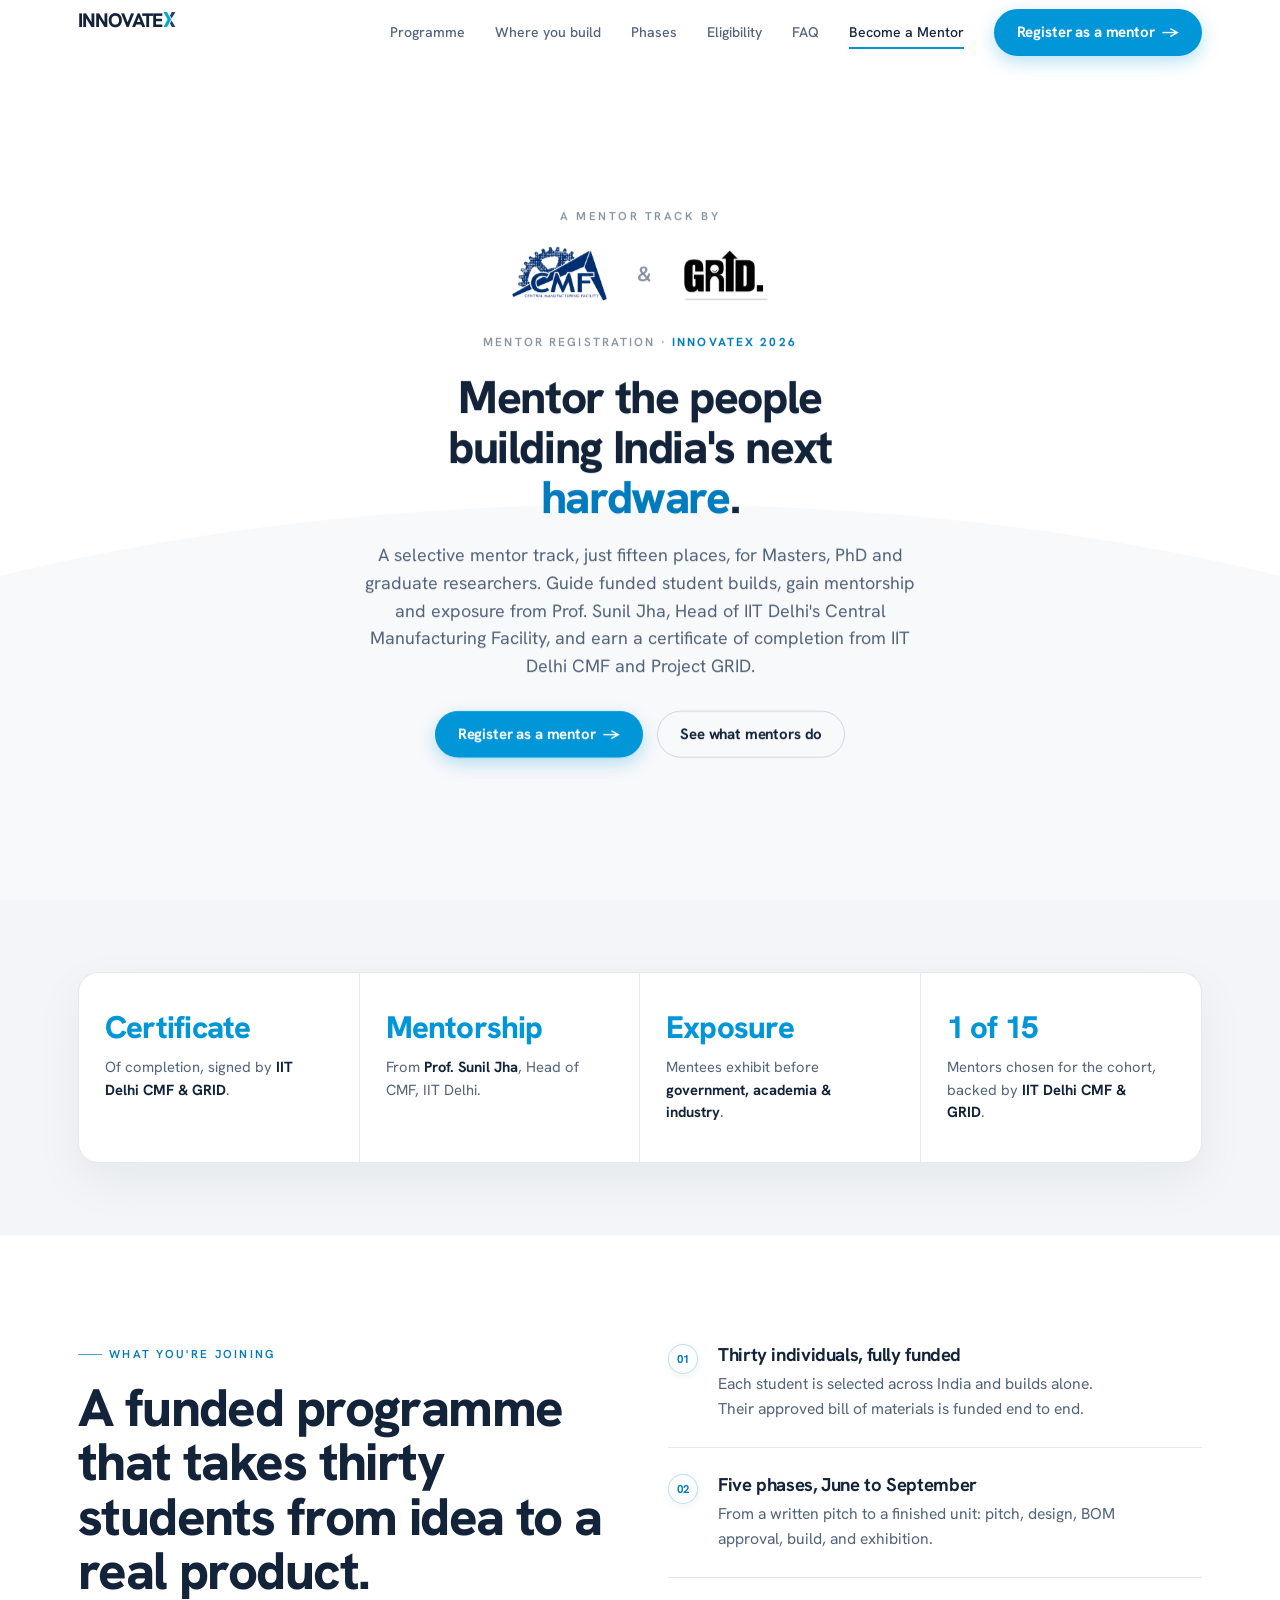
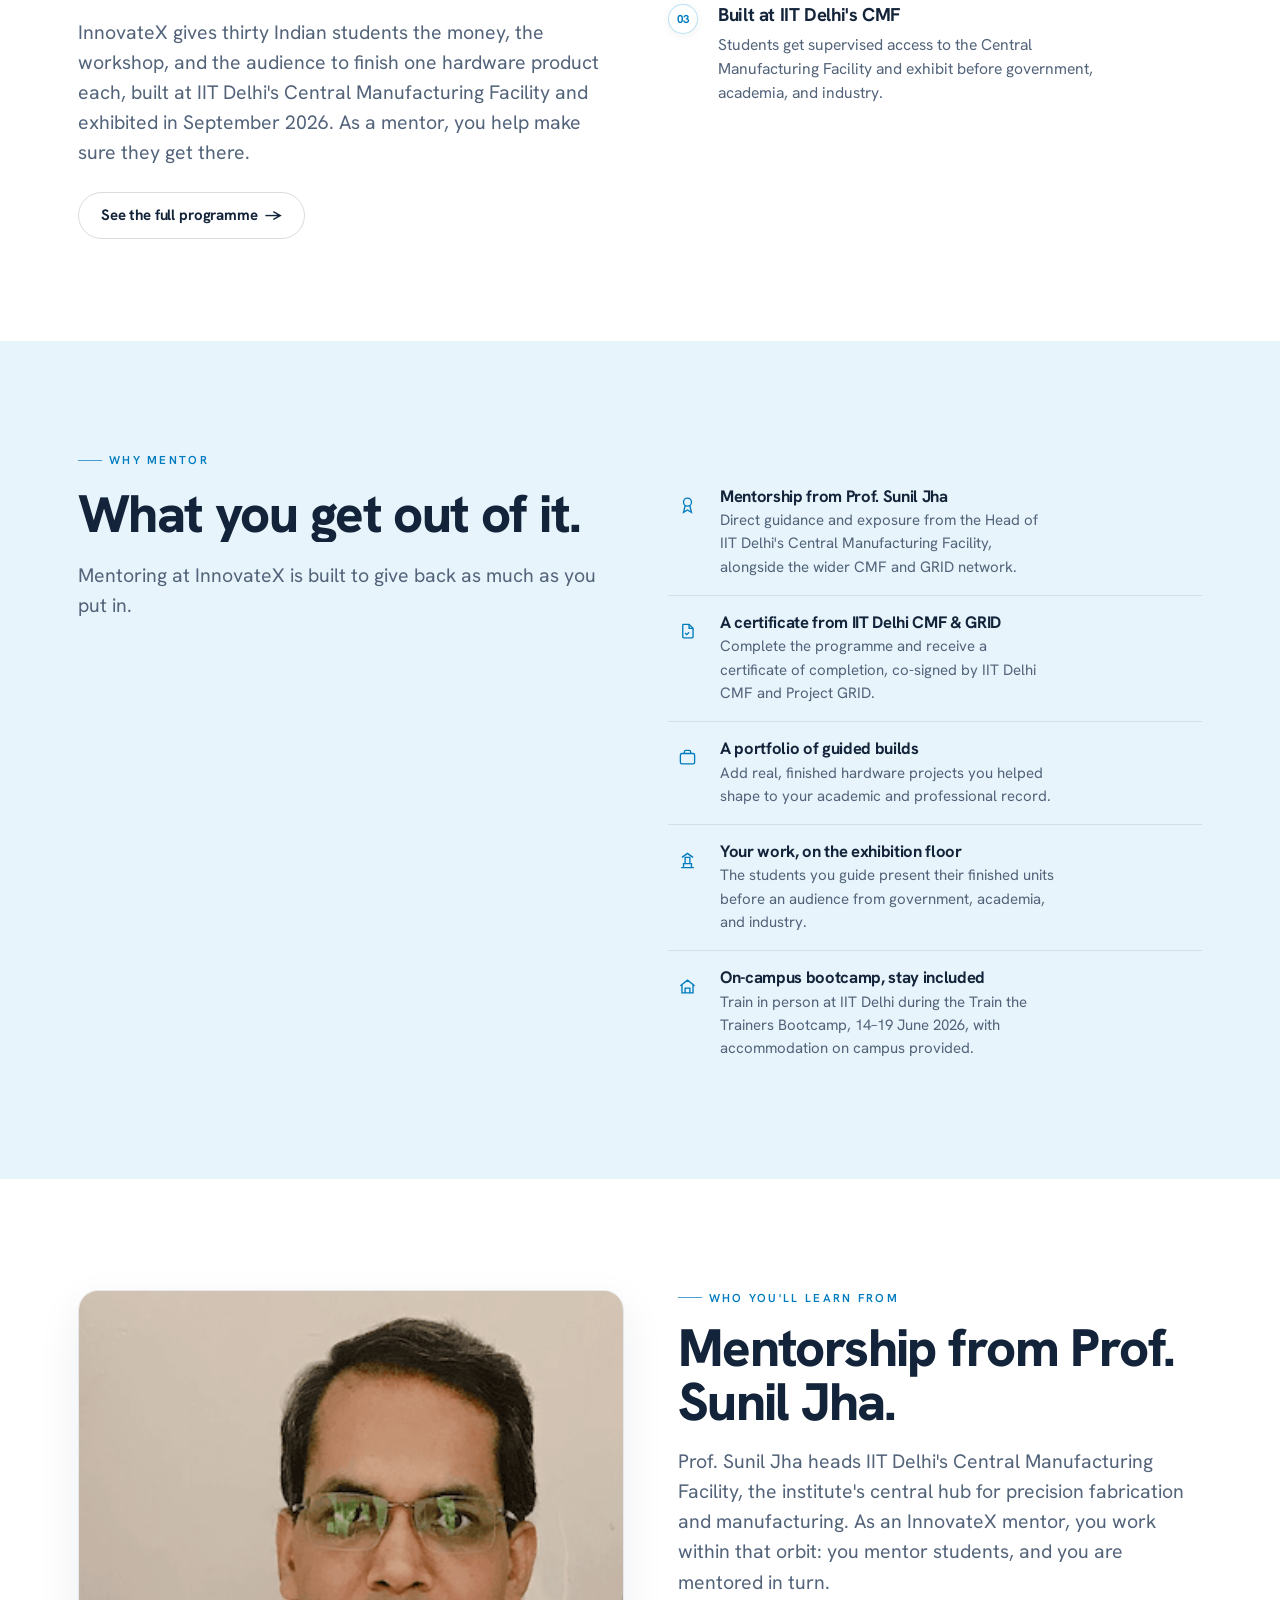
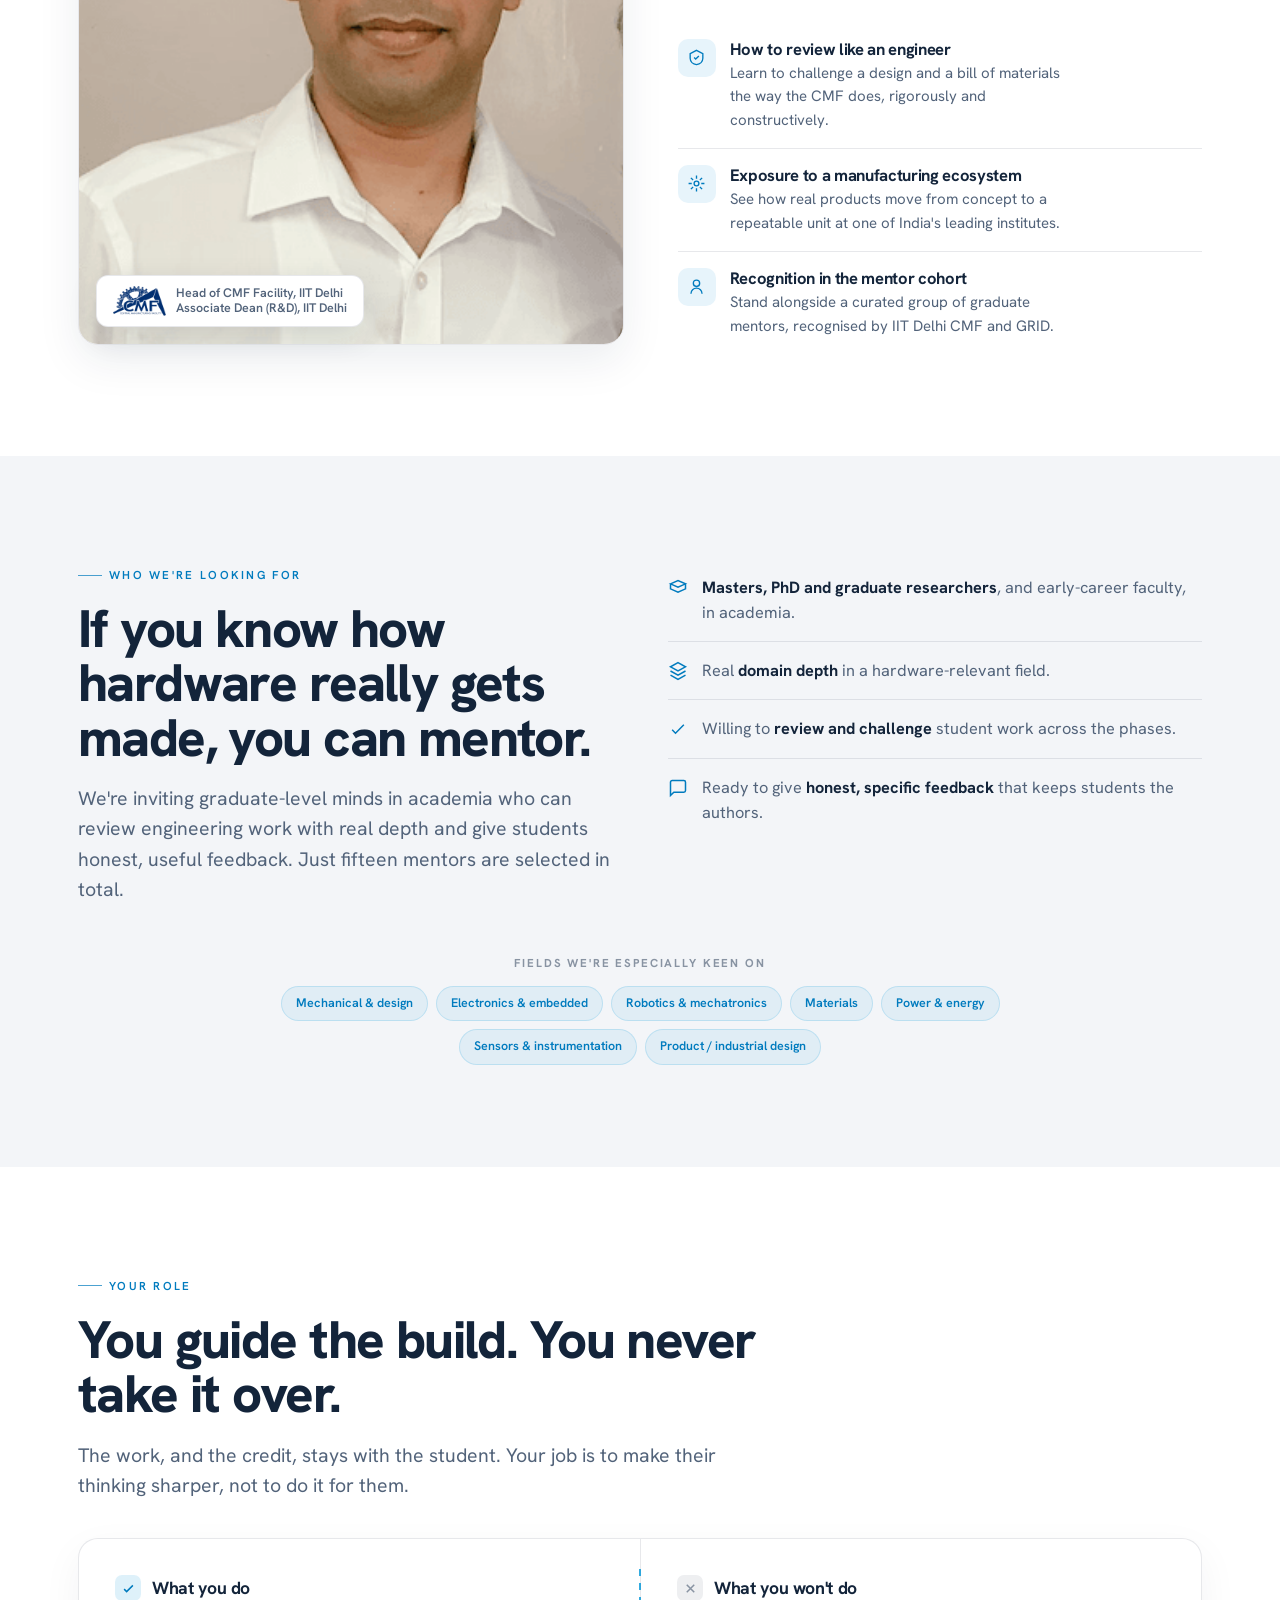
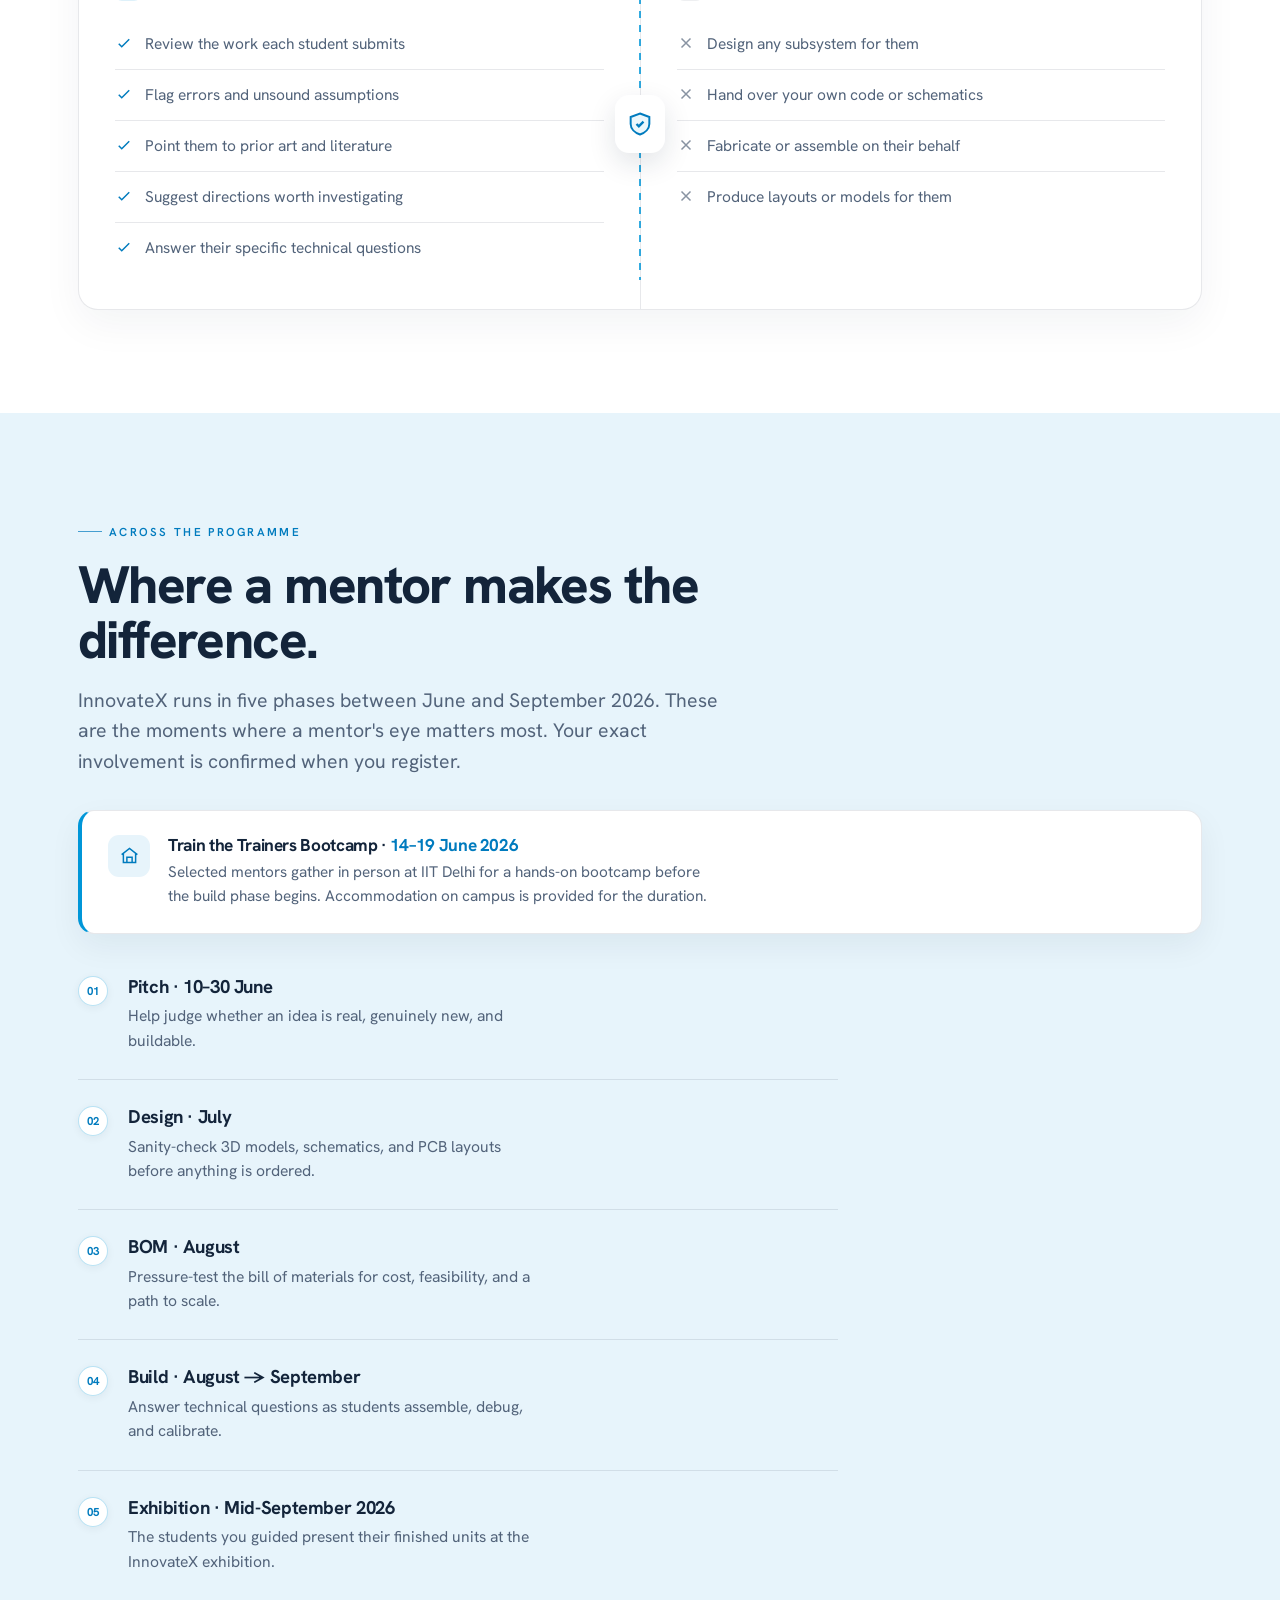
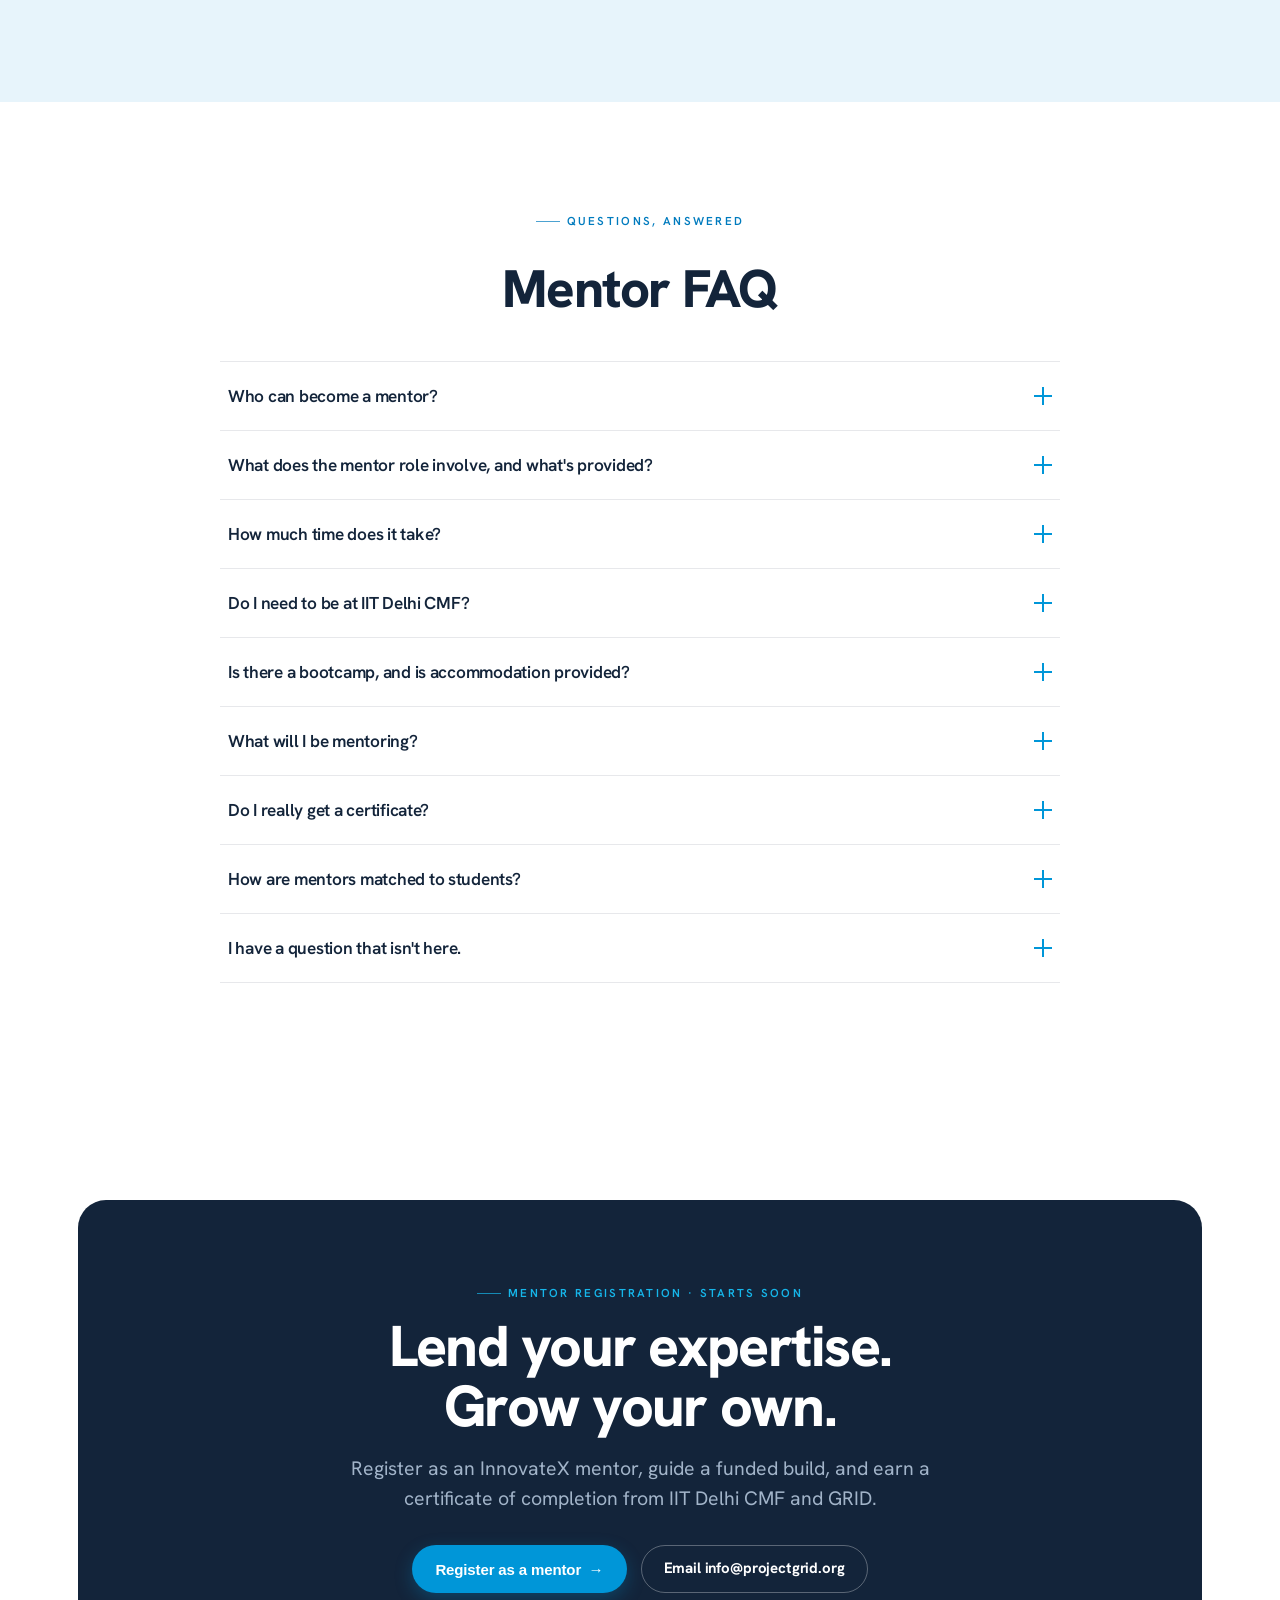
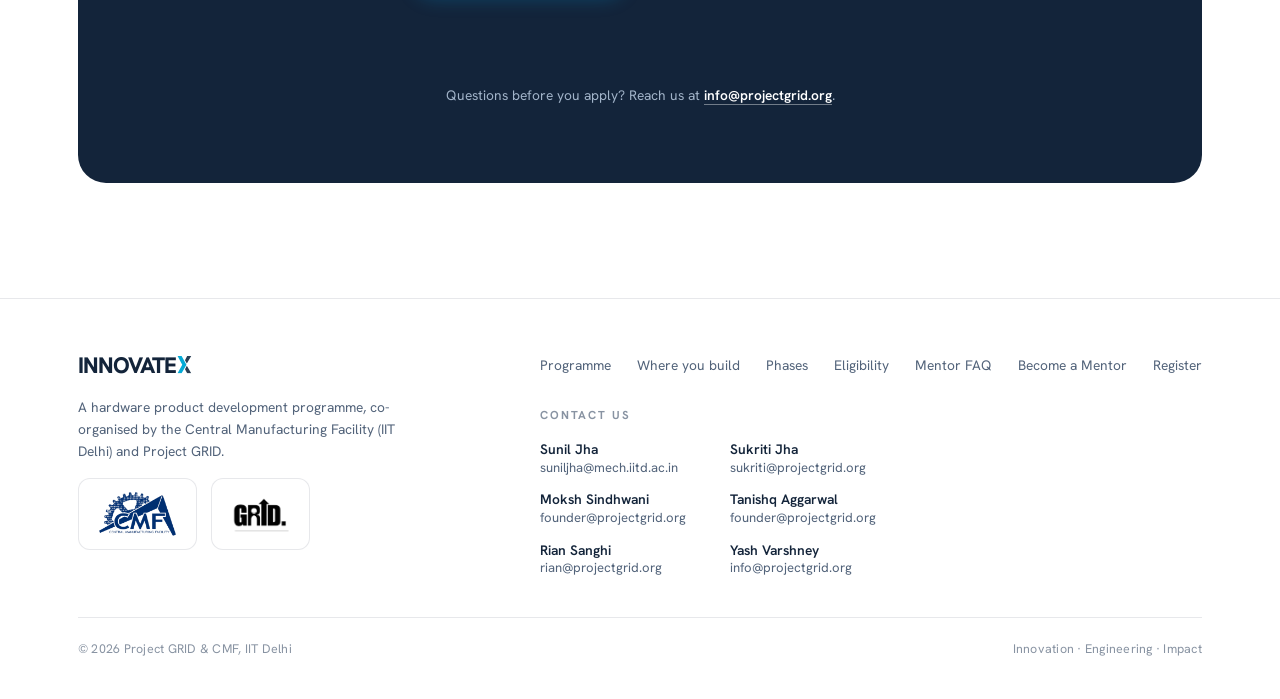
==== commit 0cb34ecc: "SEO/GEO optimization: structured data, social tags, sitemap/robots/llms, image compression - Add JSO" ====
--- a/mentors.html
+++ b/mentors.html
@@ -4,11 +4,25 @@
 <meta charset="UTF-8" />
 <meta name="viewport" content="width=device-width, initial-scale=1.0, viewport-fit=cover" />
 <title>Become an InnovateX Mentor · Guide funded hardware builds at IIT Delhi's CMF</title>
-<meta name="description" content="A mentor track for Masters, PhD and graduate researchers. Guide InnovateX 2026 student builds, gain mentorship and exposure from Prof. Sunil Jha (Head, CMF, IIT Delhi), and earn a certificate of completion from IIT Delhi CMF and Project GRID." />
+<meta name="description" content="Mentor track for Masters/PhD researchers: guide funded InnovateX 2026 hardware builds under Prof. Sunil Jha (Head of CMF, IIT Delhi) and earn a certificate." />
 <meta property="og:title" content="Become an InnovateX Mentor" />
 <meta property="og:description" content="Mentor Masters/PhD-level. Guide funded student hardware builds, learn under Prof. Sunil Jha (Head, CMF, IIT Delhi), and earn a certificate from IIT Delhi CMF and GRID." />
 <meta property="og:type" content="website" />
+<meta property="og:url" content="https://innovatex.projectgrid.org/mentors.html" />
+<meta property="og:site_name" content="InnovateX 2026" />
+<meta property="og:locale" content="en_IN" />
+<meta property="og:image" content="https://innovatex.projectgrid.org/assets/og-image.jpg" />
+<meta property="og:image:width" content="1200" />
+<meta property="og:image:height" content="630" />
+<meta property="og:image:alt" content="Become an InnovateX 2026 mentor at IIT Delhi's CMF" />
+<meta name="twitter:card" content="summary_large_image" />
+<meta name="twitter:title" content="Become an InnovateX Mentor" />
+<meta name="twitter:description" content="Mentor Masters/PhD-level. Guide funded student hardware builds, learn under Prof. Sunil Jha (Head, CMF, IIT Delhi), and earn a certificate from IIT Delhi CMF and GRID." />
+<meta name="twitter:image" content="https://innovatex.projectgrid.org/assets/og-image.jpg" />
+<meta name="theme-color" content="#13243A" />
+<link rel="canonical" href="https://innovatex.projectgrid.org/mentors.html" />
 <link rel="icon" href="data:image/svg+xml,%3Csvg xmlns='http://www.w3.org/2000/svg' viewBox='0 0 100 100'%3E%3Crect width='100' height='100' fill='%23FFFFFF'/%3E%3Cline x1='24' y1='22' x2='78' y2='78' stroke='%2316273C' stroke-width='15'/%3E%3Cline x1='78' y1='22' x2='24' y2='78' stroke='%2316B6EA' stroke-width='15'/%3E%3C/svg%3E" />
+<link rel="apple-touch-icon" href="/assets/apple-touch-icon.png" />
 <link rel="preconnect" href="https://fonts.googleapis.com" />
 <link rel="preconnect" href="https://fonts.gstatic.com" crossorigin />
 <link href="https://fonts.googleapis.com/css2?family=Hanken+Grotesk:wght@400;500;600;700;800&display=swap" rel="stylesheet" />
@@ -133,7 +147,7 @@
   .deflist .dn{position:relative;z-index:1}
 
   /* photo sweep */
-  .cmf-photo{position:relative;border-radius:20px;overflow:hidden;aspect-ratio:4/3;border:1px solid var(--line);box-shadow:0 16px 44px rgba(19,36,58,.08)}
+  .cmf-photo{position:relative;border-radius:20px;overflow:hidden;aspect-ratio:5/6;border:1px solid var(--line);box-shadow:0 16px 44px rgba(19,36,58,.08)}
   .cmf-photo img{width:100%;height:100%;object-fit:cover;display:block;transform:scale(1.02);transition:transform .6s var(--enter)}
   .cmf-media:hover .cmf-photo img{transform:scale(1.06)}
   .cmf-media .ph::before,.cmf-photo::before{content:"";position:absolute;top:0;bottom:0;width:38%;left:-50%;background:linear-gradient(90deg,transparent,rgba(255,255,255,.6),transparent);transform:skewX(-12deg);opacity:0;z-index:2;pointer-events:none}
@@ -193,6 +207,19 @@
   .facts2 li:first-child{border-top:0}.facts2 li b{color:var(--navy);font-weight:700}
   .facts2 li svg{width:20px;height:20px;flex:none;margin-top:3px;stroke:var(--cyan-deep);fill:none;stroke-width:1.8}
 
+  /* bootcamp callout */
+  .bootcamp{display:flex;gap:18px;align-items:flex-start;background:#fff;border:1px solid var(--line);border-left:4px solid var(--cyan);border-radius:16px;padding:24px 26px;margin-top:34px;box-shadow:0 12px 32px rgba(19,36,58,.06)}
+  .bootcamp .bc-ic{width:42px;height:42px;border-radius:11px;background:var(--icy);display:flex;align-items:center;justify-content:center;flex:none}
+  .bootcamp .bc-ic svg{width:21px;height:21px;stroke:var(--cyan-deep);fill:none;stroke-width:1.7}
+  .bootcamp h3{font-size:1.08rem;margin-bottom:5px}
+  .bootcamp p{color:var(--ink-2);font-size:.96rem;max-width:60ch}
+  .bootcamp .bc-date{color:var(--cyan-deep)}
+
+  /* register notice */
+  .reg-notice{margin:22px auto 0;font-size:.96rem;color:#fff;background:rgba(255,255,255,.09);border:1px solid rgba(255,255,255,.2);border-radius:100px;padding:11px 22px;display:inline-block;opacity:0;transform:translateY(6px);transition:opacity .35s var(--enter),transform .35s var(--enter)}
+  .reg-notice.show{opacity:1;transform:none}
+  .reg-notice b{color:#fff;font-weight:800}
+
   /* faq */
   .faq{max-width:840px;margin:0 auto}
   .qa{border-top:1px solid var(--line)}.qa:last-child{border-bottom:1px solid var(--line)}
@@ -222,10 +249,16 @@
   .foot p{font-size:.86rem;max-width:42ch;line-height:1.6;margin-top:10px}
   .foot .links{display:flex;gap:26px;flex-wrap:wrap}
   .foot .links a{font-size:.86rem;color:var(--ink-2);transition:color .15s}.foot .links a:hover{color:var(--navy)}
-  .foot-chips{display:flex;gap:11px;flex-wrap:wrap;margin-top:16px}
-  .foot-chips .chip{height:50px;padding:9px 15px;background:#fff;border:1px solid var(--line);border-radius:12px;display:flex;align-items:center}
-  .foot-chips .chip img{height:28px;width:auto;object-fit:contain}
-  .foot-chips .chip.grid img{height:24px}
+  .foot-chips{display:flex;gap:14px;flex-wrap:wrap;margin-top:16px}
+  .foot-chips .chip{height:72px;padding:12px 20px;background:#fff;border:1px solid var(--line);border-radius:12px;display:flex;align-items:center}
+  .foot-chips .chip img{height:44px;width:auto;object-fit:contain}
+  .foot-chips .chip.grid img{height:38px}
+  .foot-right{display:flex;flex-direction:column;gap:30px;align-items:flex-start}
+  .foot-contact h4{font-size:.72rem;font-weight:700;letter-spacing:.16em;text-transform:uppercase;color:var(--ink-3);margin-bottom:16px}
+  .contact-grid{display:grid;grid-template-columns:repeat(2,minmax(0,1fr));gap:14px 44px}
+  .contact-grid .ct{display:flex;flex-direction:column;line-height:1.35}
+  .contact-grid .ct .nm{font-size:.86rem;font-weight:600;color:var(--navy)}
+  .contact-grid .ct a{font-size:.82rem;color:var(--ink-2);transition:color .15s}.contact-grid .ct a:hover{color:var(--cyan-deep)}
   .legal{margin-top:40px;padding-top:22px;border-top:1px solid var(--line);display:flex;justify-content:space-between;gap:18px;flex-wrap:wrap;font-size:.78rem;color:var(--ink-3);letter-spacing:.02em}
 
   @media(max-width:940px){
@@ -256,6 +289,121 @@
     html{scroll-behavior:auto}
   }
 </style>
+<script type="application/ld+json">
+{
+  "@context": "https://schema.org",
+  "@graph": [
+    {
+      "@type": "WebSite",
+      "@id": "https://innovatex.projectgrid.org/#website",
+      "url": "https://innovatex.projectgrid.org/",
+      "name": "InnovateX 2026",
+      "alternateName": "InnovateX",
+      "inLanguage": "en",
+      "publisher": { "@id": "https://projectgrid.org/#organization" }
+    },
+    {
+      "@type": "WebPage",
+      "@id": "https://innovatex.projectgrid.org/mentors.html#webpage",
+      "url": "https://innovatex.projectgrid.org/mentors.html",
+      "name": "Become an InnovateX Mentor",
+      "isPartOf": { "@id": "https://innovatex.projectgrid.org/#website" },
+      "about": { "@id": "https://innovatex.projectgrid.org/mentors.html#sunil-jha" },
+      "primaryImageOfPage": "https://innovatex.projectgrid.org/assets/og-image.jpg",
+      "breadcrumb": { "@id": "https://innovatex.projectgrid.org/mentors.html#breadcrumb" },
+      "inLanguage": "en"
+    },
+    {
+      "@type": "EducationalOrganization",
+      "@id": "https://cmf.iitd.ac.in/#organization",
+      "name": "Central Manufacturing Facility (CMF), IIT Delhi",
+      "alternateName": "IIT Delhi CMF",
+      "url": "https://cmf.iitd.ac.in",
+      "parentOrganization": {
+        "@type": "CollegeOrUniversity",
+        "name": "Indian Institute of Technology Delhi",
+        "url": "https://home.iitd.ac.in"
+      }
+    },
+    {
+      "@type": "Organization",
+      "@id": "https://projectgrid.org/#organization",
+      "name": "Project GRID",
+      "url": "https://projectgrid.org",
+      "email": "info@projectgrid.org"
+    },
+    {
+      "@type": "Person",
+      "@id": "https://innovatex.projectgrid.org/mentors.html#sunil-jha",
+      "name": "Prof. Sunil Jha",
+      "jobTitle": "Head, Central Manufacturing Facility (CMF)",
+      "worksFor": { "@id": "https://cmf.iitd.ac.in/#organization" },
+      "affiliation": { "@id": "https://cmf.iitd.ac.in/#organization" },
+      "email": "suniljha@mech.iitd.ac.in",
+      "url": "https://cmf.iitd.ac.in"
+    },
+    {
+      "@type": "BreadcrumbList",
+      "@id": "https://innovatex.projectgrid.org/mentors.html#breadcrumb",
+      "itemListElement": [
+        { "@type": "ListItem", "position": 1, "name": "InnovateX 2026", "item": "https://innovatex.projectgrid.org/" },
+        { "@type": "ListItem", "position": 2, "name": "Become a Mentor", "item": "https://innovatex.projectgrid.org/mentors.html" }
+      ]
+    },
+    {
+      "@type": "FAQPage",
+      "@id": "https://innovatex.projectgrid.org/mentors.html#faq",
+      "mainEntity": [
+        {
+          "@type": "Question",
+          "name": "Who can become a mentor?",
+          "acceptedAnswer": { "@type": "Answer", "text": "Masters and PhD students, graduate researchers, and early-career faculty in academia, with real depth in a hardware-relevant field: mechanical, electronics and embedded, robotics, materials, power, instrumentation, or product design." }
+        },
+        {
+          "@type": "Question",
+          "name": "What does the mentor role involve, and what's provided?",
+          "acceptedAnswer": { "@type": "Answer", "text": "Full details of the role are being finalised and will be shared with you when you register. What is already confirmed: you receive mentorship and exposure from Prof. Sunil Jha and the CMF and GRID network, and a certificate of completion from IIT Delhi CMF and GRID." }
+        },
+        {
+          "@type": "Question",
+          "name": "How much time does it take?",
+          "acceptedAnswer": { "@type": "Answer", "text": "Mentoring follows the programme's five phases between June and September 2026, around the review points. The exact time commitment is confirmed when you register, and is designed to fit around graduate study and research." }
+        },
+        {
+          "@type": "Question",
+          "name": "Do I need to be at IIT Delhi CMF?",
+          "acceptedAnswer": { "@type": "Answer", "text": "Where and how mentoring happens is being finalised and will be shared on registration, so it's fine if you're not in Delhi. The student exhibition itself is hosted by IIT Delhi CMF." }
+        },
+        {
+          "@type": "Question",
+          "name": "Is there a bootcamp, and is accommodation provided?",
+          "acceptedAnswer": { "@type": "Answer", "text": "Yes. Selected mentors attend the Train the Trainers Bootcamp at IIT Delhi from 14 to 19 June 2026, and accommodation on campus is provided for those dates. Remaining details are shared with you when you register." }
+        },
+        {
+          "@type": "Question",
+          "name": "What will I be mentoring?",
+          "acceptedAnswer": { "@type": "Answer", "text": "Hardware-led student projects in or near your domain: a defined physical product taken from a written pitch to a working, exhibited unit. You guide; the student builds." }
+        },
+        {
+          "@type": "Question",
+          "name": "Do I really get a certificate?",
+          "acceptedAnswer": { "@type": "Answer", "text": "Yes. Every mentor who completes the programme receives a certificate of completion, co-signed by IIT Delhi CMF and Project GRID." }
+        },
+        {
+          "@type": "Question",
+          "name": "How are mentors matched to students?",
+          "acceptedAnswer": { "@type": "Answer", "text": "By domain. After you register, we aim to match you with students whose projects sit closest to your expertise, so your feedback is as useful as possible. Final matching is confirmed once the cohort is selected." }
+        },
+        {
+          "@type": "Question",
+          "name": "I have a question that isn't here.",
+          "acceptedAnswer": { "@type": "Answer", "text": "Email info@projectgrid.org and we'll help you out." }
+        }
+      ]
+    }
+  ]
+}
+</script>
 </head>
 <body id="top">
 <a class="skip" href="#main">Skip to content</a>
@@ -270,8 +418,7 @@
       <a href="index.html#eligibility">Eligibility</a>
       <a href="#faq">FAQ</a>
       <a href="mentors.html" aria-current="page">Become a Mentor</a>
-      <!-- PLACEHOLDER: replace the href below with your Google Form link for mentor registration -->
-      <a class="btn btn-primary" href="https://forms.gle/REPLACE-WITH-MENTOR-FORM" target="_blank" rel="noopener">Register as a mentor <span class="arr" aria-hidden="true">→</span></a>
+      <a class="btn btn-primary" href="#register">Register as a mentor <span class="arr" aria-hidden="true">→</span></a>
     </nav>
     <button class="navtoggle" id="navtoggle" aria-label="Open menu" aria-expanded="false" aria-controls="navlinks"><span></span><span></span><span></span></button>
   </div>
@@ -296,8 +443,7 @@
     <h1 class="fx">Mentor the people building India's next <em>hardware</em>.</h1>
     <p class="sub fx">A selective mentor track, just fifteen places, for Masters, PhD and graduate researchers. Guide funded student builds, gain mentorship and exposure from Prof. Sunil Jha, Head of IIT Delhi's Central Manufacturing Facility, and earn a certificate of completion from IIT Delhi CMF and Project GRID.</p>
     <div class="hero-cta fx">
-      <!-- PLACEHOLDER: replace the href with your Google Form link -->
-      <a class="btn btn-primary" href="https://forms.gle/REPLACE-WITH-MENTOR-FORM" target="_blank" rel="noopener">Register as a mentor <span class="arr" aria-hidden="true">→</span></a>
+      <a class="btn btn-primary" href="#register">Register as a mentor <span class="arr" aria-hidden="true">→</span></a>
       <a class="btn btn-ghost" href="#role">See what mentors do</a>
     </div>
   </div>
@@ -322,7 +468,7 @@
       <div class="head">
         <span class="eyebrow reveal">What you're joining</span>
         <h2 class="reveal-mask"><span class="reveal-line">A funded programme that takes thirty students from idea to a real product.</span></h2>
-        <p class="lead reveal">InnovateX gives thirty Indian students the money, the workshop, and the audience to finish one hardware product each, built at IIT Delhi's Central Manufacturing Facility and exhibited on 19 September 2026. As a mentor, you help make sure they get there.</p>
+        <p class="lead reveal">InnovateX gives thirty Indian students the money, the workshop, and the audience to finish one hardware product each, built at IIT Delhi's Central Manufacturing Facility and exhibited in September 2026. As a mentor, you help make sure they get there.</p>
         <a class="btn btn-ghost reveal" href="index.html#programme" style="margin-top:24px">See the full programme <span class="arr" aria-hidden="true">→</span></a>
       </div>
       <div class="deflist-wrap">
@@ -351,6 +497,7 @@
         <li><span class="fi"><svg viewBox="0 0 24 24"><path d="M14 3v5h5"/><path d="M7 3h7l5 5v11a1 1 0 01-1 1H7a1 1 0 01-1-1V4a1 1 0 011-1z"/><path d="M9 14l2 2 3-3"/></svg></span><div><h3>A certificate from IIT Delhi CMF &amp; GRID</h3><p>Complete the programme and receive a certificate of completion, co-signed by IIT Delhi CMF and Project GRID.</p></div></li>
         <li><span class="fi"><svg viewBox="0 0 24 24"><rect x="3" y="7" width="18" height="13" rx="2"/><path d="M8 7V5a2 2 0 012-2h4a2 2 0 012 2v2"/></svg></span><div><h3>A portfolio of guided builds</h3><p>Add real, finished hardware projects you helped shape to your academic and professional record.</p></div></li>
         <li><span class="fi"><svg viewBox="0 0 24 24"><path d="M4 21h16M7 21v-5h10v5M9 16V8h6v8M5 8l7-5 7 5"/></svg></span><div><h3>Your work, on the exhibition floor</h3><p>The students you guide present their finished units before an audience from government, academia, and industry.</p></div></li>
+        <li><span class="fi"><svg viewBox="0 0 24 24"><path d="M3 11l9-7 9 7M5 10v10h14V10M9 20v-6h6v6"/></svg></span><div><h3>On-campus bootcamp, stay included</h3><p>Train in person at IIT Delhi during the Train the Trainers Bootcamp, 14–19 June 2026, with accommodation on campus provided.</p></div></li>
       </ul>
     </div>
   </div>
@@ -361,12 +508,10 @@
   <div class="wrap">
     <div class="cmf-grid">
       <div class="cmf-media reveal">
-        <!-- PLACEHOLDER: drop a photo of Prof. Sunil Jha into assets/ and swap this .ph block for an <img> -->
-        <div class="ph cyan" style="min-height:380px;border-radius:20px">
-          <svg viewBox="0 0 24 24"><circle cx="12" cy="8" r="4"/><path d="M5 21a7 7 0 0114 0"/></svg>
-          <span class="cap">Prof. Sunil Jha · photo</span>
+        <div class="cmf-photo">
+          <img src="assets/suniljha.png" alt="Prof. Sunil Jha, Head of CMF, IIT Delhi" width="342" height="414" loading="lazy" decoding="async">
         </div>
-        <div class="cmf-badge"><img src="assets/CMF-Logo-CW4iBhSi.png" alt="CMF, IIT Delhi" width="80" height="30"><span>Head, Central Manufacturing<br>Facility · IIT Delhi</span></div>
+        <div class="cmf-badge"><img src="assets/CMF-Logo-CW4iBhSi.png" alt="CMF, IIT Delhi" width="80" height="30"><span>Head of CMF Facility, IIT Delhi<br>Associate Dean (R&amp;D), IIT Delhi</span></div>
       </div>
       <div>
         <span class="eyebrow reveal">Who you'll learn from</span>
@@ -453,14 +598,18 @@
       <h2 class="reveal-mask"><span class="reveal-line">Where a mentor makes the difference.</span></h2>
       <p class="lead reveal">InnovateX runs in five phases between June and September 2026. These are the moments where a mentor's eye matters most. Your exact involvement is confirmed when you register.</p>
     </div>
+    <div class="bootcamp reveal">
+      <span class="bc-ic" aria-hidden="true"><svg viewBox="0 0 24 24"><path d="M3 11l9-7 9 7M5 10v10h14V10M9 20v-6h6v6"/></svg></span>
+      <div><h3>Train the Trainers Bootcamp · <span class="bc-date">14–19 June 2026</span></h3><p>Selected mentors gather in person at IIT Delhi for a hands-on bootcamp before the build phase begins. Accommodation on campus is provided for the duration.</p></div>
+    </div>
     <div class="deflist-wrap" style="margin-top:42px;max-width:760px">
       <span class="spine" aria-hidden="true"></span>
       <ol class="deflist">
-        <li><span class="dn">01</span><div><h3>Pitch · from June</h3><p>Help judge whether an idea is real, genuinely new, and buildable.</p></div></li>
+        <li><span class="dn">01</span><div><h3>Pitch · 10–30 June</h3><p>Help judge whether an idea is real, genuinely new, and buildable.</p></div></li>
         <li><span class="dn">02</span><div><h3>Design · July</h3><p>Sanity-check 3D models, schematics, and PCB layouts before anything is ordered.</p></div></li>
         <li><span class="dn">03</span><div><h3>BOM · August</h3><p>Pressure-test the bill of materials for cost, feasibility, and a path to scale.</p></div></li>
         <li><span class="dn">04</span><div><h3>Build · August → September</h3><p>Answer technical questions as students assemble, debug, and calibrate.</p></div></li>
-        <li><span class="dn">05</span><div><h3>Exhibition · 19 September 2026</h3><p>The students you guided present their finished units at the InnovateX exhibition.</p></div></li>
+        <li><span class="dn">05</span><div><h3>Exhibition · Mid-September 2026</h3><p>The students you guided present their finished units at the InnovateX exhibition.</p></div></li>
       </ol>
     </div>
   </div>
@@ -475,6 +624,7 @@
       <div class="qa reveal"><button aria-expanded="false">What does the mentor role involve, and what's provided?<span class="pm" aria-hidden="true"></span></button><div class="ans"><p>Full details of the role are being finalised and will be shared with you when you register. What is already confirmed: you receive mentorship and exposure from Prof. Sunil Jha and the CMF and GRID network, and a certificate of completion from IIT Delhi CMF and GRID.</p></div></div>
       <div class="qa reveal"><button aria-expanded="false">How much time does it take?<span class="pm" aria-hidden="true"></span></button><div class="ans"><p>Mentoring follows the programme's five phases between June and September 2026, around the review points. The exact time commitment is confirmed when you register, and is designed to fit around graduate study and research.</p></div></div>
       <div class="qa reveal"><button aria-expanded="false">Do I need to be at IIT Delhi CMF?<span class="pm" aria-hidden="true"></span></button><div class="ans"><p>Where and how mentoring happens is being finalised and will be shared on registration, so it's fine if you're not in Delhi. The student exhibition itself is hosted by IIT Delhi CMF.</p></div></div>
+      <div class="qa reveal"><button aria-expanded="false">Is there a bootcamp, and is accommodation provided?<span class="pm" aria-hidden="true"></span></button><div class="ans"><p>Yes. Selected mentors attend the Train the Trainers Bootcamp at IIT Delhi from 14 to 19 June 2026, and accommodation on campus is provided for those dates. Remaining details are shared with you when you register.</p></div></div>
       <div class="qa reveal"><button aria-expanded="false">What will I be mentoring?<span class="pm" aria-hidden="true"></span></button><div class="ans"><p>Hardware-led student projects in or near your domain: a defined physical product taken from a written pitch to a working, exhibited unit. You guide; the student builds.</p></div></div>
       <div class="qa reveal"><button aria-expanded="false">Do I really get a certificate?<span class="pm" aria-hidden="true"></span></button><div class="ans"><p>Yes. Every mentor who completes the programme receives a certificate of completion, co-signed by IIT Delhi CMF and Project GRID.</p></div></div>
       <div class="qa reveal"><button aria-expanded="false">How are mentors matched to students?<span class="pm" aria-hidden="true"></span></button><div class="ans"><p>By domain. After you register, we aim to match you with students whose projects sit closest to your expertise, so your feedback is as useful as possible. Final matching is confirmed once the cohort is selected.</p></div></div>
@@ -487,14 +637,15 @@
 <section id="register" class="cta s-paper">
   <div class="wrap">
     <div class="cta-card reveal">
-      <span class="eyebrow">Mentor registration · open now</span>
+      <span class="eyebrow">Mentor registration · starts soon</span>
       <h2>Lend your expertise. Grow your own.</h2>
       <p class="lead">Register as an InnovateX mentor, guide a funded build, and earn a certificate of completion from IIT Delhi CMF and GRID.</p>
       <div class="hero-cta">
-        <!-- PLACEHOLDER: replace the href with your Google Form link -->
-        <a class="btn btn-primary" href="https://forms.gle/REPLACE-WITH-MENTOR-FORM" target="_blank" rel="noopener">Register as a mentor <span class="arr" aria-hidden="true">→</span></a>
+        <!-- When mentor registration opens, restore the form link: <a class="btn btn-primary" href="https://forms.gle/ojN2HMhWAPydUiBaA" target="_blank" rel="noopener">Register as a mentor <span class="arr" aria-hidden="true">→</span></a> -->
+        <button type="button" class="btn btn-primary" id="mentorRegBtn" aria-describedby="mentorRegNotice">Register as a mentor <span class="arr" aria-hidden="true">→</span></button>
         <a class="btn btn-ghost" href="mailto:info@projectgrid.org?subject=InnovateX%20Mentor%20enquiry" style="color:#fff;border-color:rgba(255,255,255,.3)">Email info@projectgrid.org</a>
       </div>
+      <p class="reg-notice" id="mentorRegNotice" role="status" hidden>Mentor registration <b>starts soon</b>. Stay tuned!</p>
       <p class="help">Questions before you apply? Reach us at <a href="mailto:info@projectgrid.org">info@projectgrid.org</a>.</p>
     </div>
   </div>
@@ -513,9 +664,22 @@
           <span class="chip grid"><img src="assets/GRID-logo-BYyGAV5o.png" alt="Project GRID" width="80" height="50" loading="lazy"></span>
         </div>
       </div>
-      <nav class="links" aria-label="Footer">
-        <a href="index.html#programme">Programme</a><a href="index.html#cmf">Where you build</a><a href="index.html#process">Phases</a><a href="index.html#eligibility">Eligibility</a><a href="#faq">Mentor FAQ</a><a href="mentors.html">Become a Mentor</a><a href="#register">Register</a>
-      </nav>
+      <div class="foot-right">
+        <nav class="links" aria-label="Footer">
+          <a href="index.html#programme">Programme</a><a href="index.html#cmf">Where you build</a><a href="index.html#process">Phases</a><a href="index.html#eligibility">Eligibility</a><a href="#faq">Mentor FAQ</a><a href="mentors.html">Become a Mentor</a><a href="#register">Register</a>
+        </nav>
+        <div class="foot-contact">
+          <h4>Contact us</h4>
+          <div class="contact-grid">
+            <div class="ct"><span class="nm">Sunil Jha</span><a href="mailto:suniljha@mech.iitd.ac.in">suniljha@mech.iitd.ac.in</a></div>
+            <div class="ct"><span class="nm">Sukriti Jha</span><a href="mailto:sukriti@projectgrid.org">sukriti@projectgrid.org</a></div>
+            <div class="ct"><span class="nm">Moksh Sindhwani</span><a href="mailto:founder@projectgrid.org">founder@projectgrid.org</a></div>
+            <div class="ct"><span class="nm">Tanishq Aggarwal</span><a href="mailto:founder@projectgrid.org">founder@projectgrid.org</a></div>
+            <div class="ct"><span class="nm">Rian Sanghi</span><a href="mailto:rian@projectgrid.org">rian@projectgrid.org</a></div>
+            <div class="ct"><span class="nm">Yash Varshney</span><a href="mailto:info@projectgrid.org">info@projectgrid.org</a></div>
+          </div>
+        </div>
+      </div>
     </div>
     <div class="legal"><span>© 2026 Project GRID &amp; CMF, IIT Delhi</span><span>Innovation · Engineering · Impact</span></div>
   </div>
@@ -535,6 +699,10 @@
   onScroll(); window.addEventListener('scroll',onScroll,{passive:true});
   toggle.addEventListener('click',function(){var o=links.classList.toggle('open');toggle.classList.toggle('on',o);toggle.setAttribute('aria-expanded',o);toggle.setAttribute('aria-label',o?'Close menu':'Open menu');});
   document.querySelectorAll('.qa').forEach(function(qa){var b=qa.querySelector('button'),a=qa.querySelector('.ans');b.addEventListener('click',function(){var o=b.getAttribute('aria-expanded')==='true';b.setAttribute('aria-expanded',String(!o));a.style.maxHeight=o?'0px':(a.scrollHeight+'px');});});
+
+  /* mentor registration not open yet: show "starts soon" notice on click */
+  var mrb=document.getElementById('mentorRegBtn'),mrn=document.getElementById('mentorRegNotice');
+  if(mrb&&mrn){mrb.addEventListener('click',function(){mrn.hidden=false;requestAnimationFrame(function(){mrn.classList.add('show');});});}
 
   function instantCount(){document.querySelectorAll('[data-count]').forEach(function(el){el.textContent=el.getAttribute('data-count')+(el.getAttribute('data-suffix')||'');});}
 
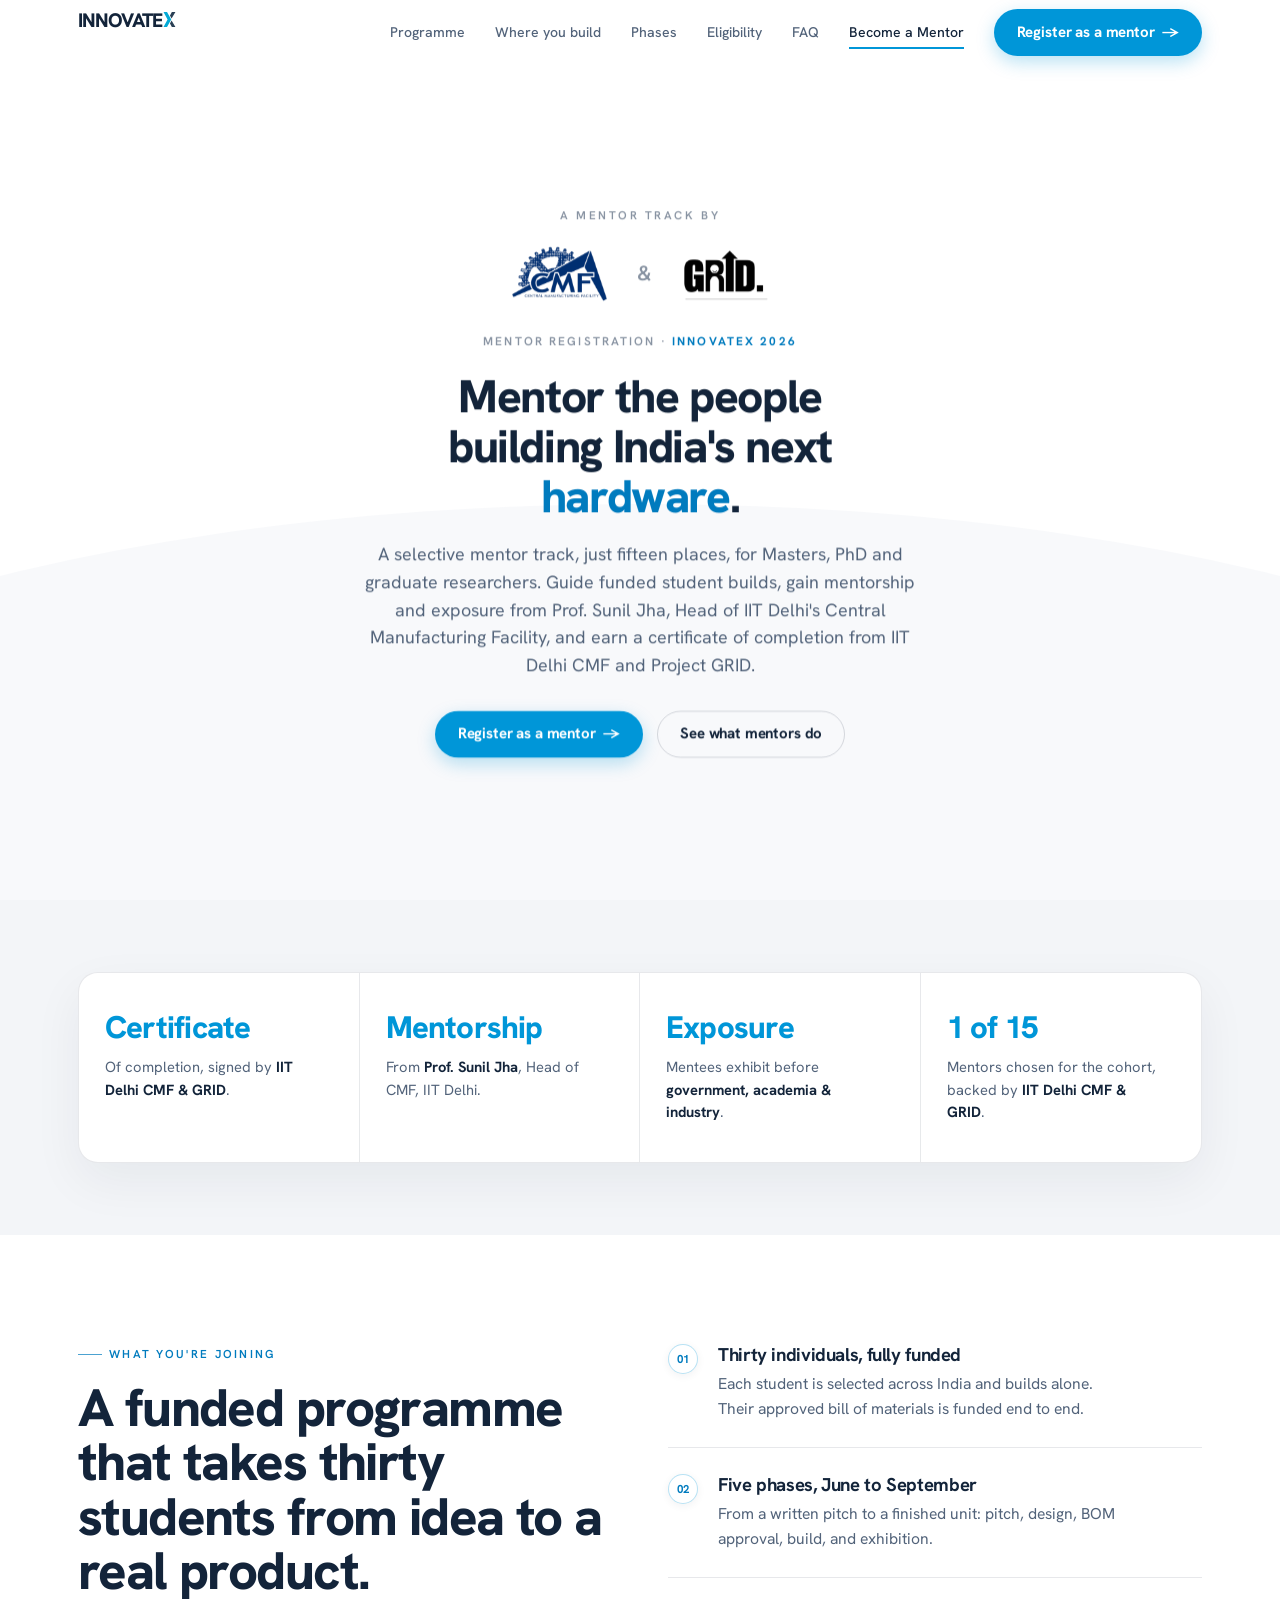
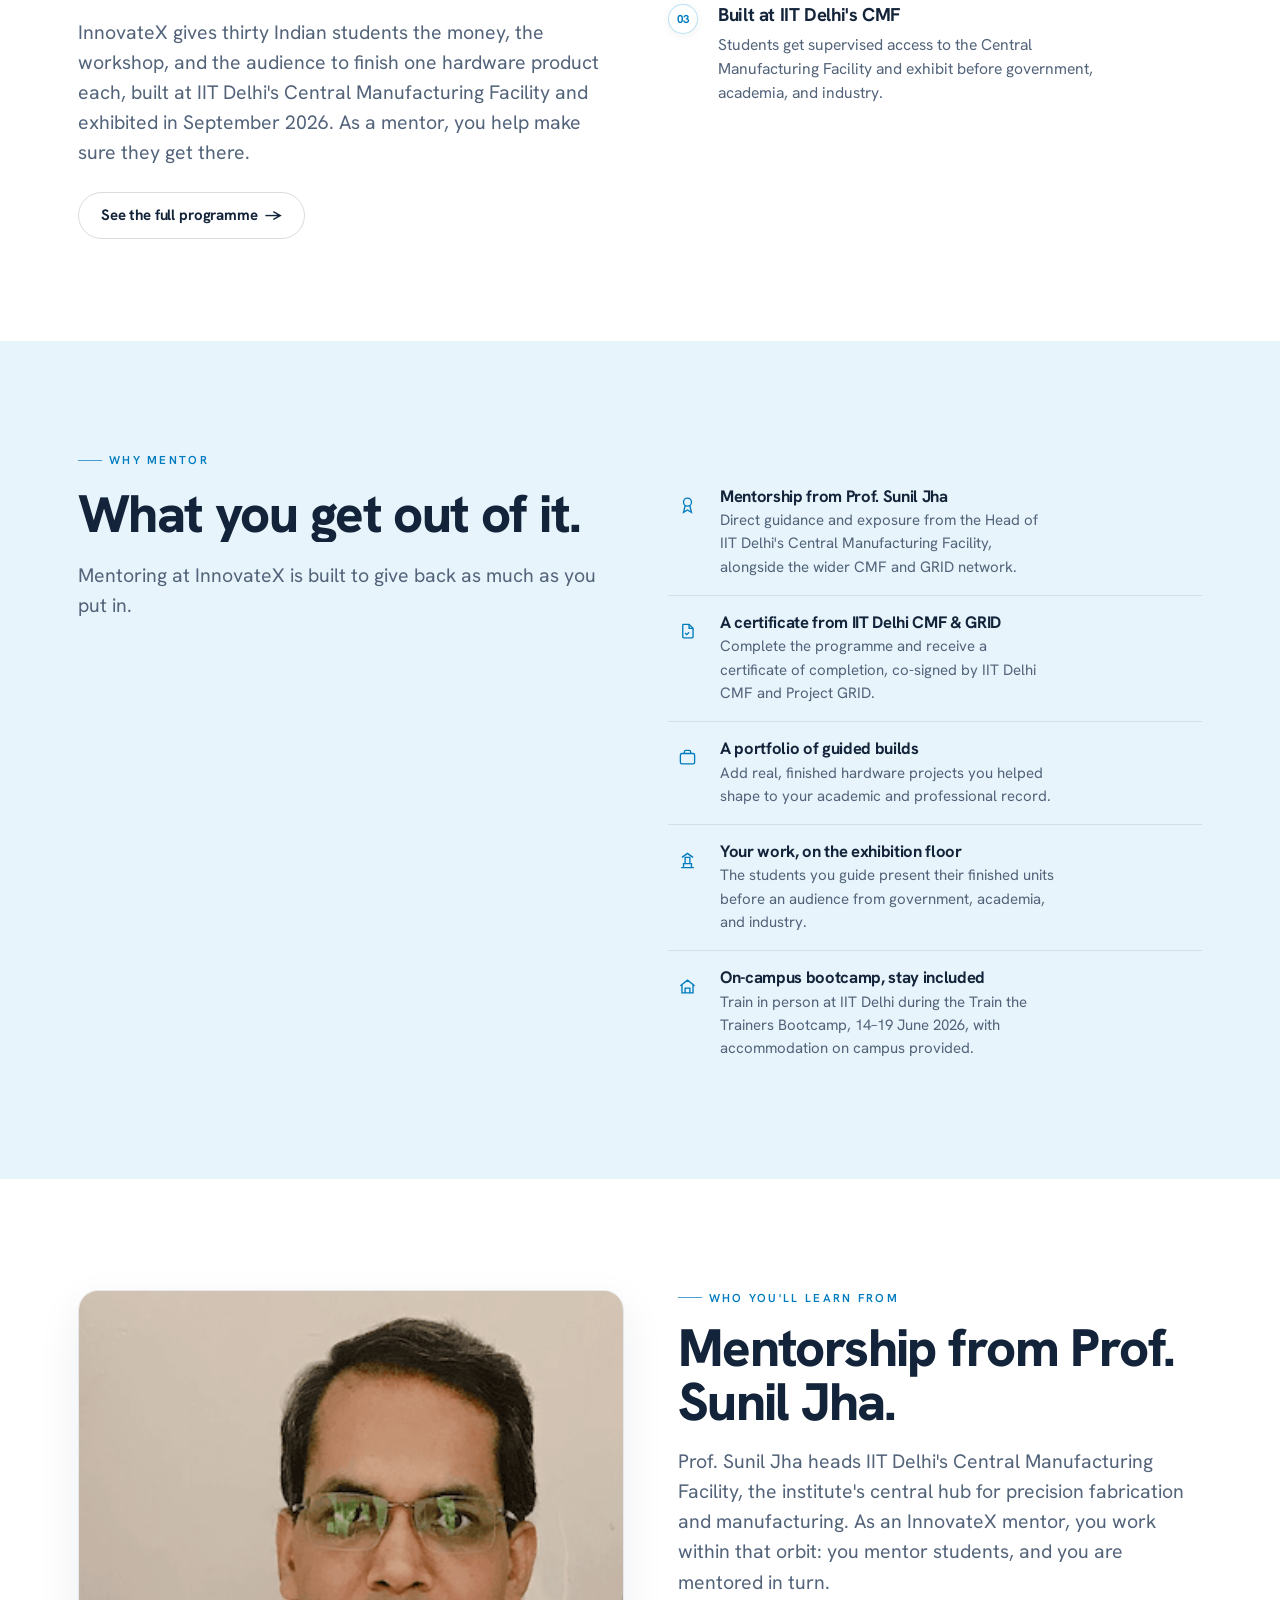
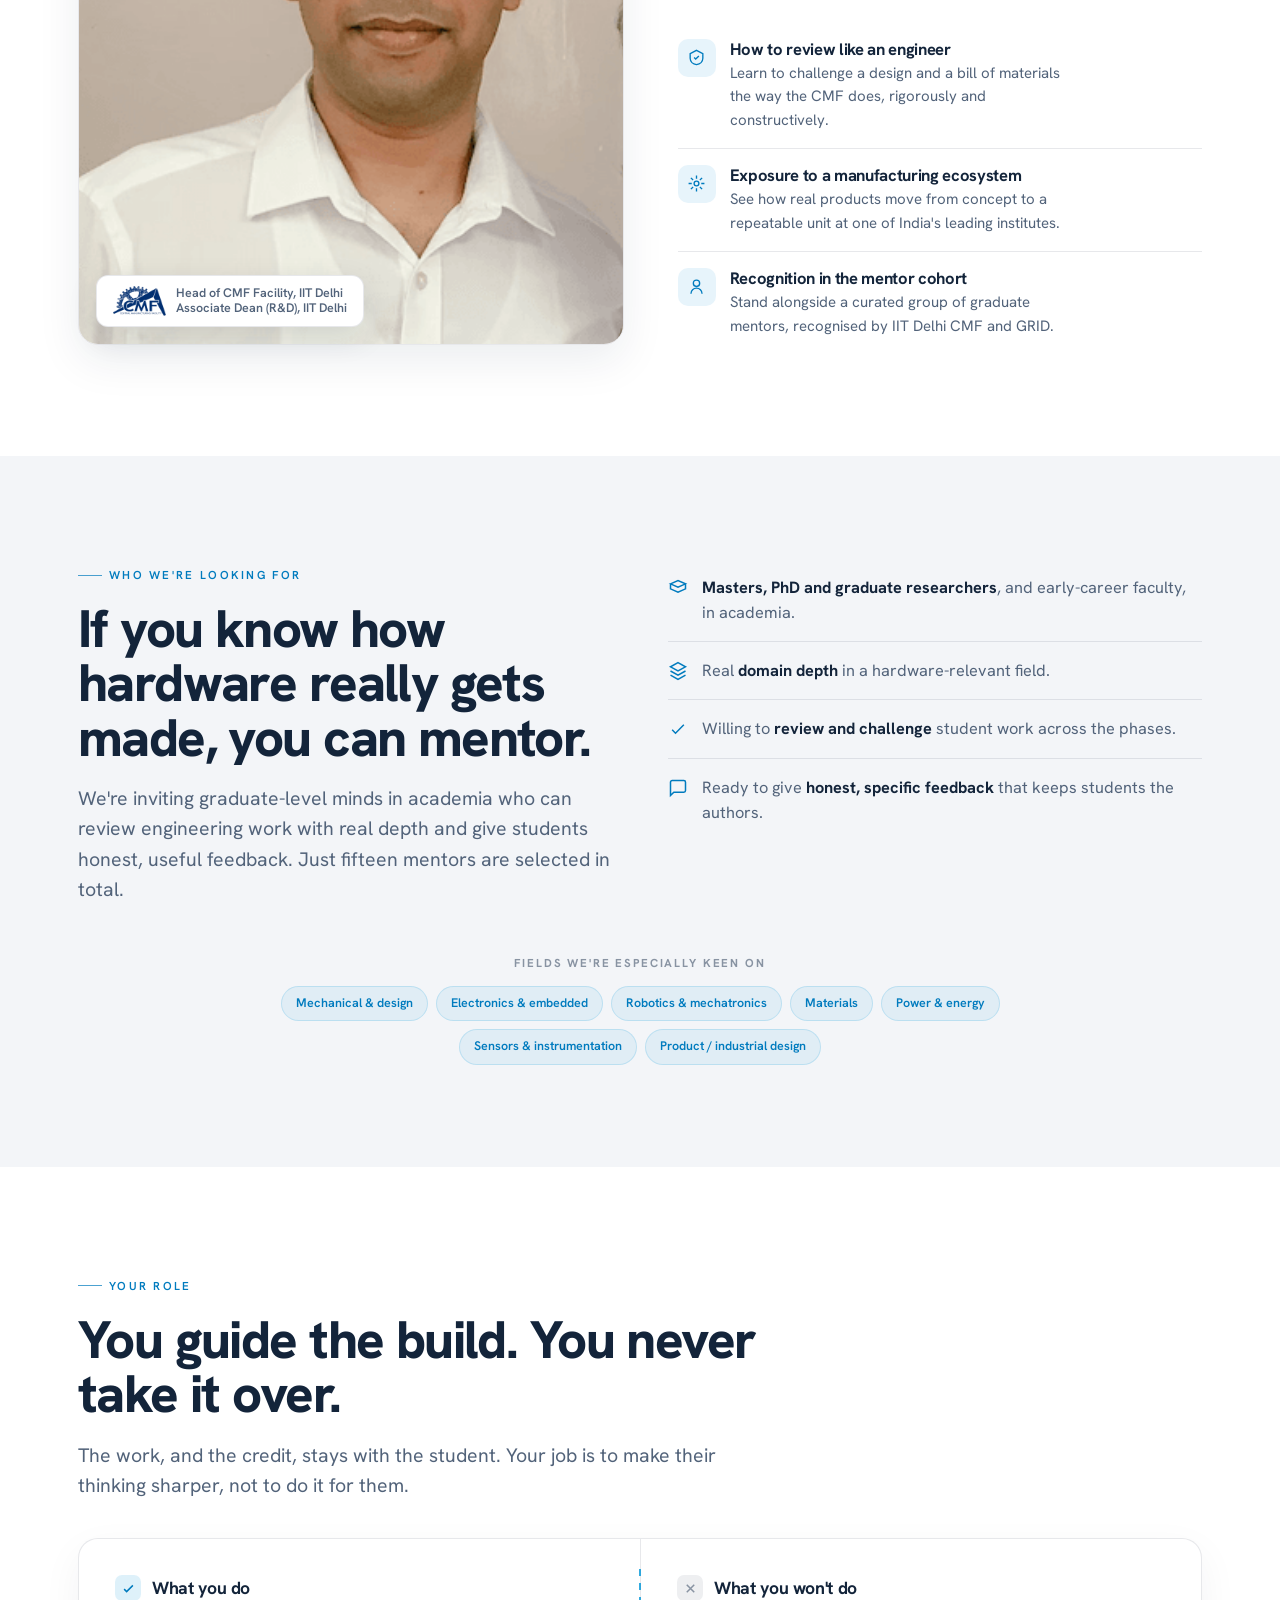
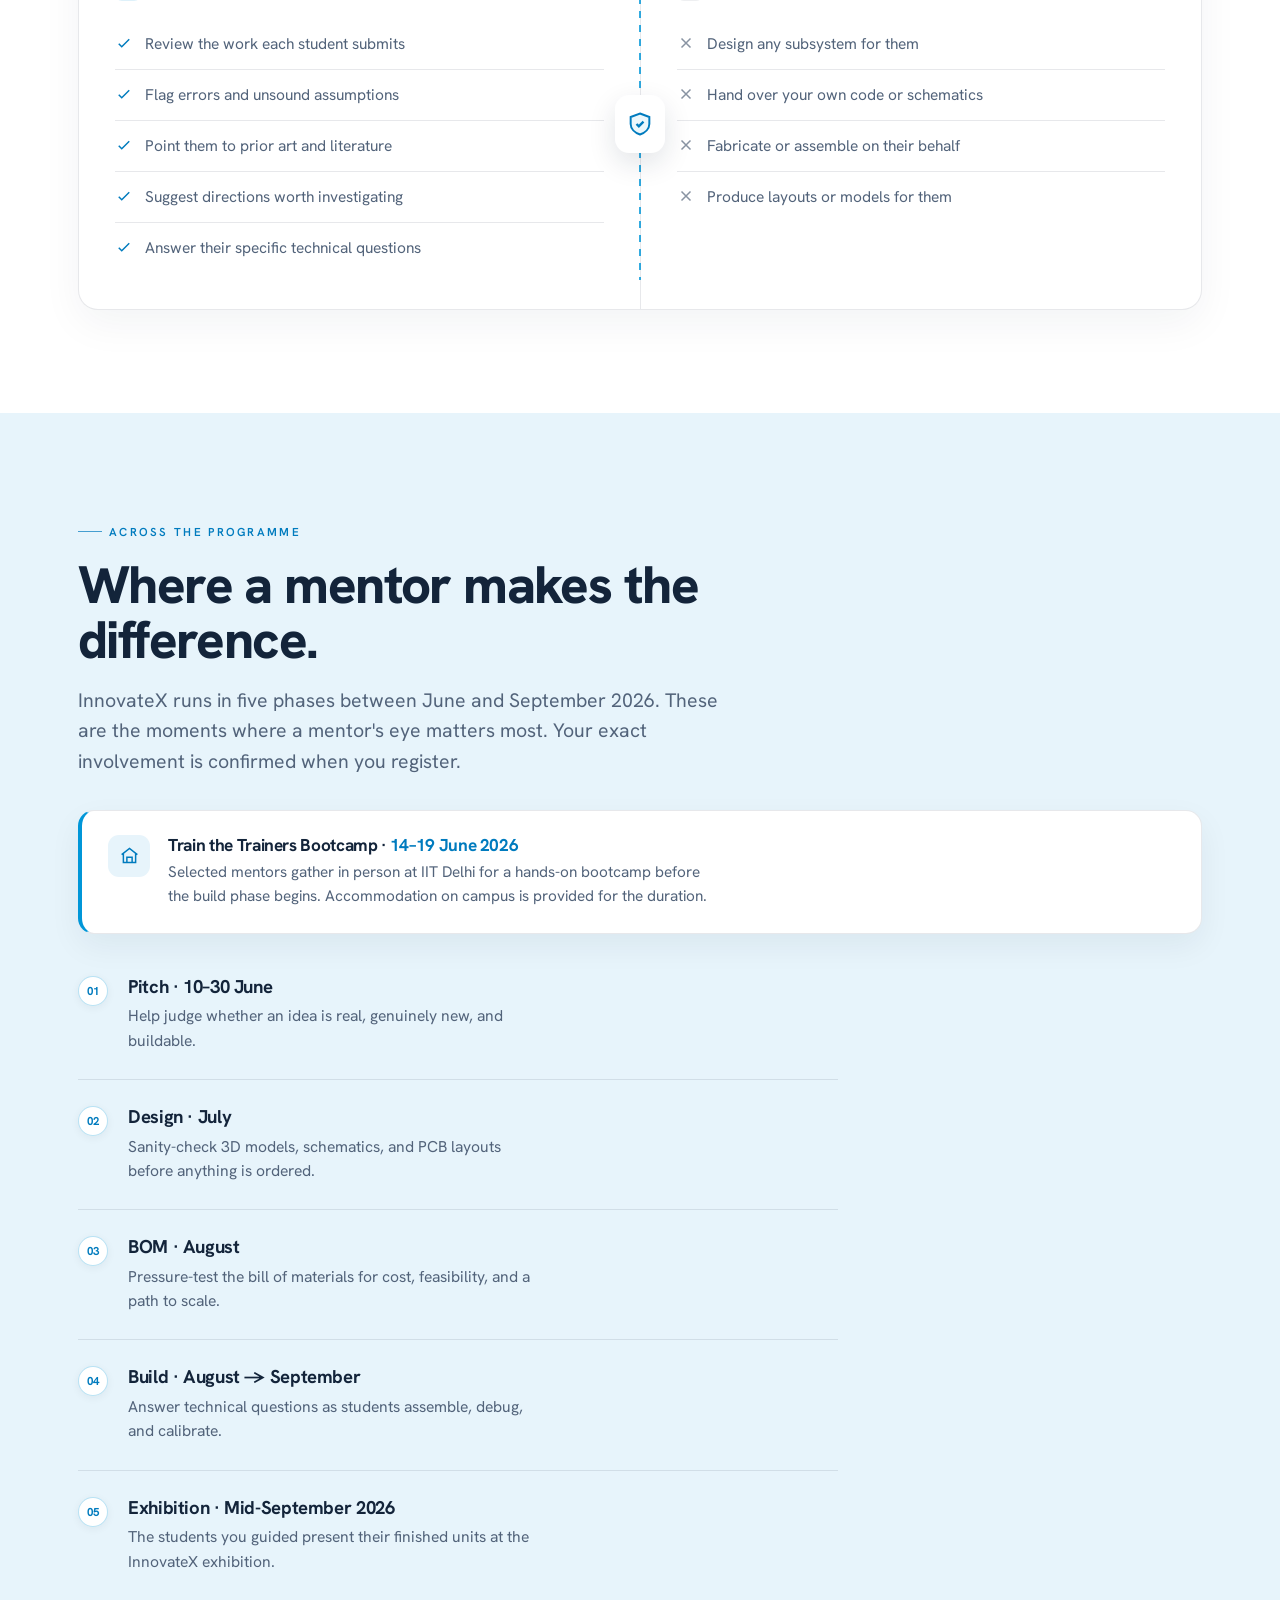
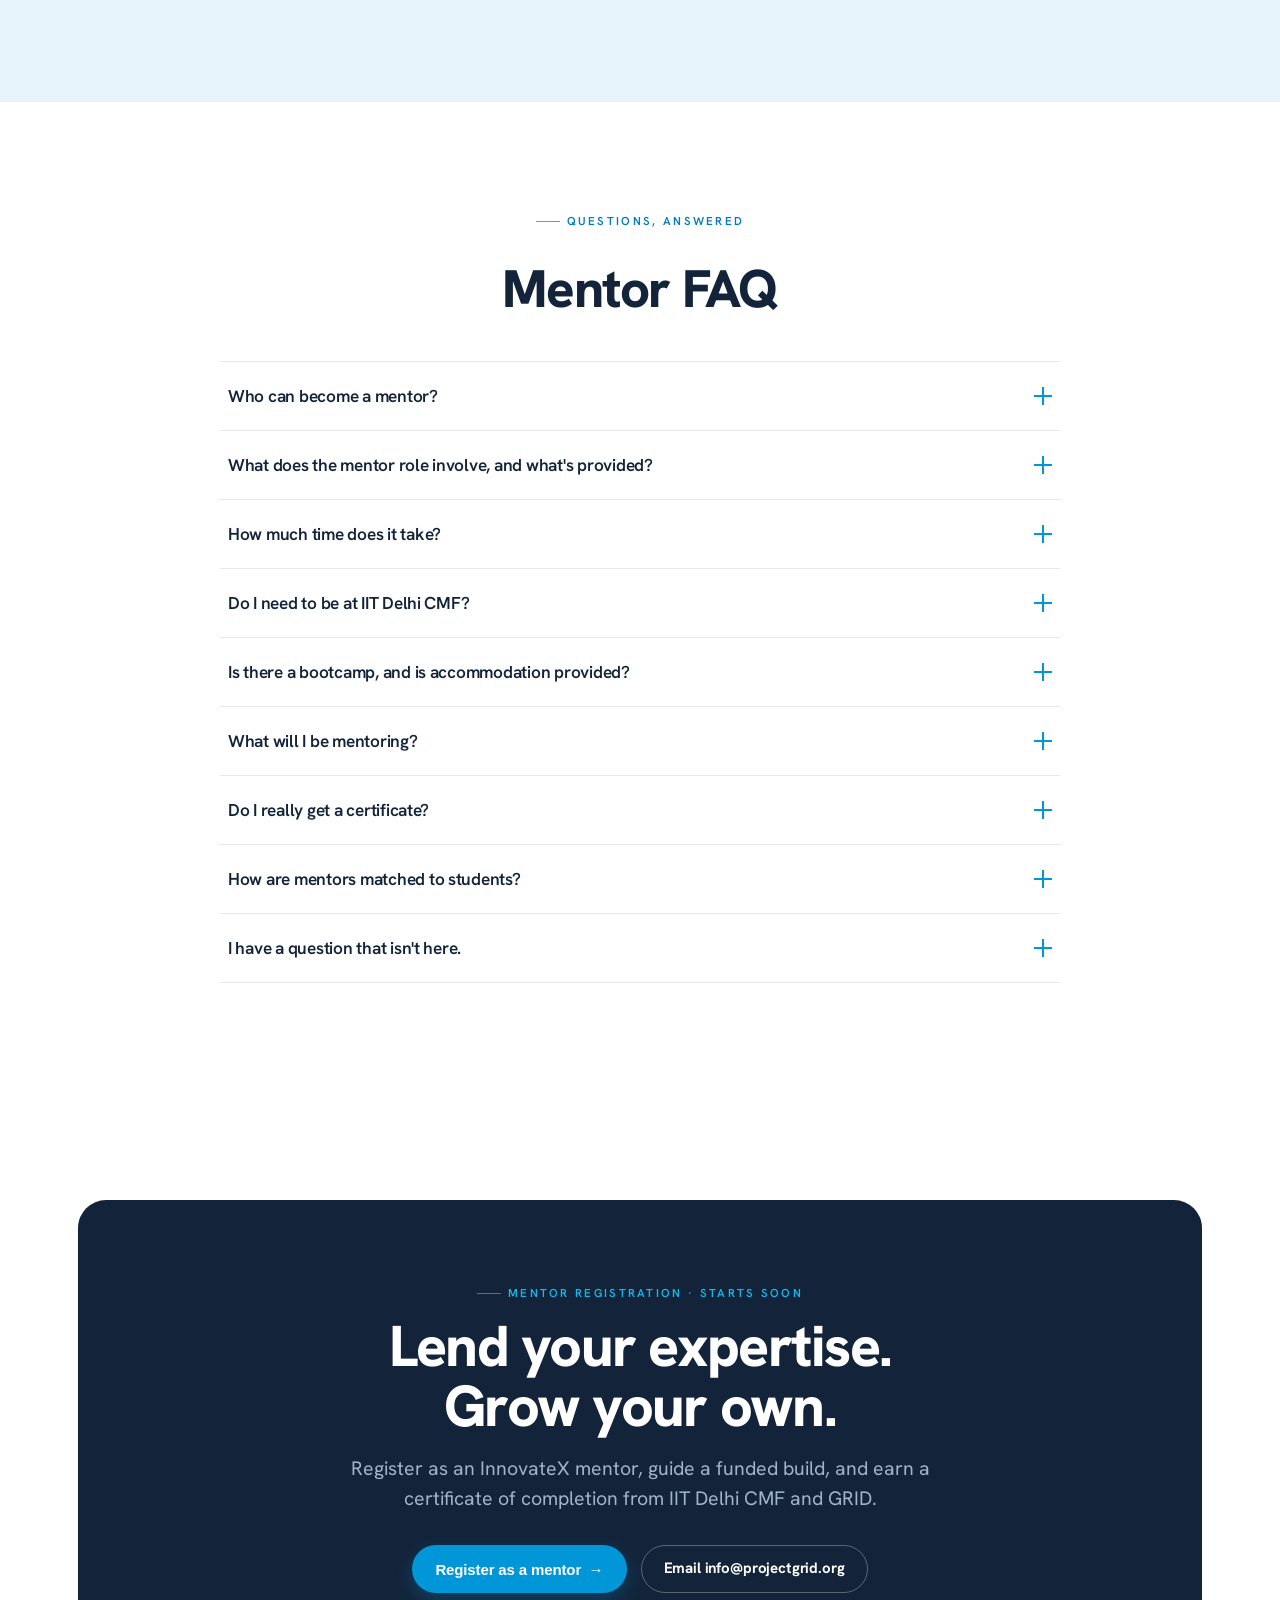
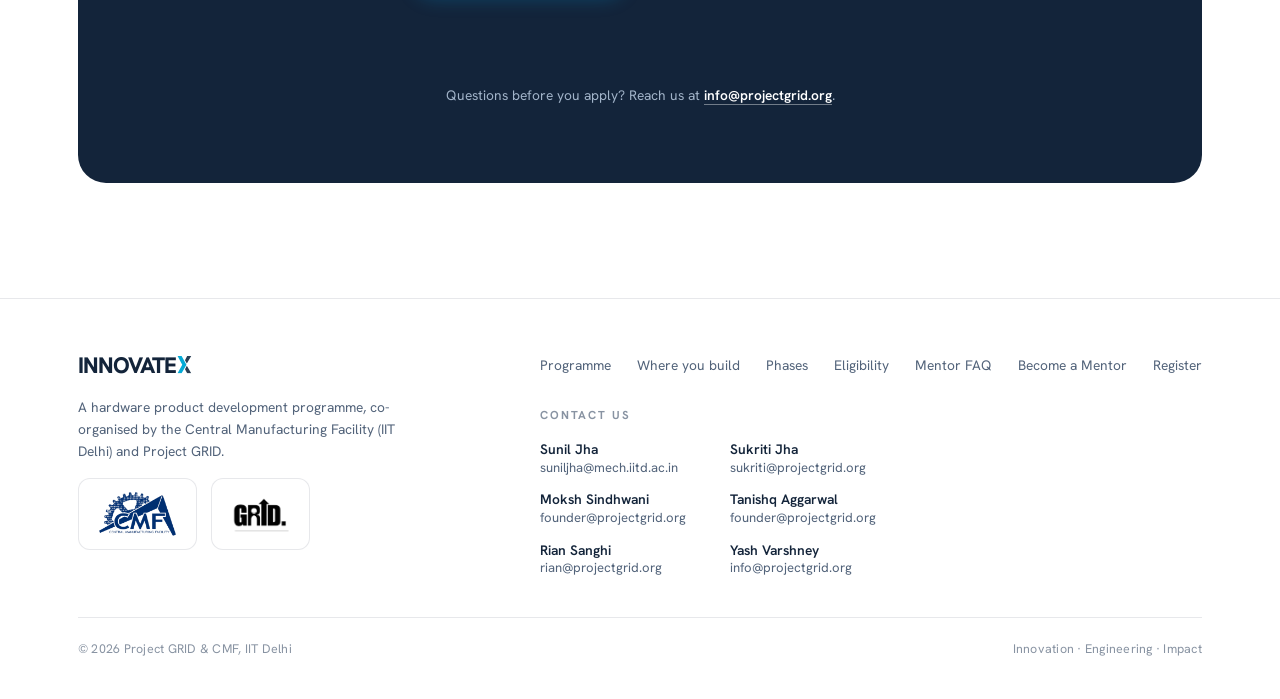
==== commit 56199eac: "Add Google site verification to mentors.html Added Google site verification meta tag for SEO." ====
--- a/mentors.html
+++ b/mentors.html
@@ -20,6 +20,7 @@
 <meta name="twitter:description" content="Mentor Masters/PhD-level. Guide funded student hardware builds, learn under Prof. Sunil Jha (Head, CMF, IIT Delhi), and earn a certificate from IIT Delhi CMF and GRID." />
 <meta name="twitter:image" content="https://innovatex.projectgrid.org/assets/og-image.jpg" />
 <meta name="theme-color" content="#13243A" />
+    <meta name="google-site-verification" content="c2LIRpm2gs4Denfh2LugCg8todpLCJd2KDR8Kgt6WLs" />
 <link rel="canonical" href="https://innovatex.projectgrid.org/mentors.html" />
 <link rel="icon" href="data:image/svg+xml,%3Csvg xmlns='http://www.w3.org/2000/svg' viewBox='0 0 100 100'%3E%3Crect width='100' height='100' fill='%23FFFFFF'/%3E%3Cline x1='24' y1='22' x2='78' y2='78' stroke='%2316273C' stroke-width='15'/%3E%3Cline x1='78' y1='22' x2='24' y2='78' stroke='%2316B6EA' stroke-width='15'/%3E%3C/svg%3E" />
 <link rel="apple-touch-icon" href="/assets/apple-touch-icon.png" />
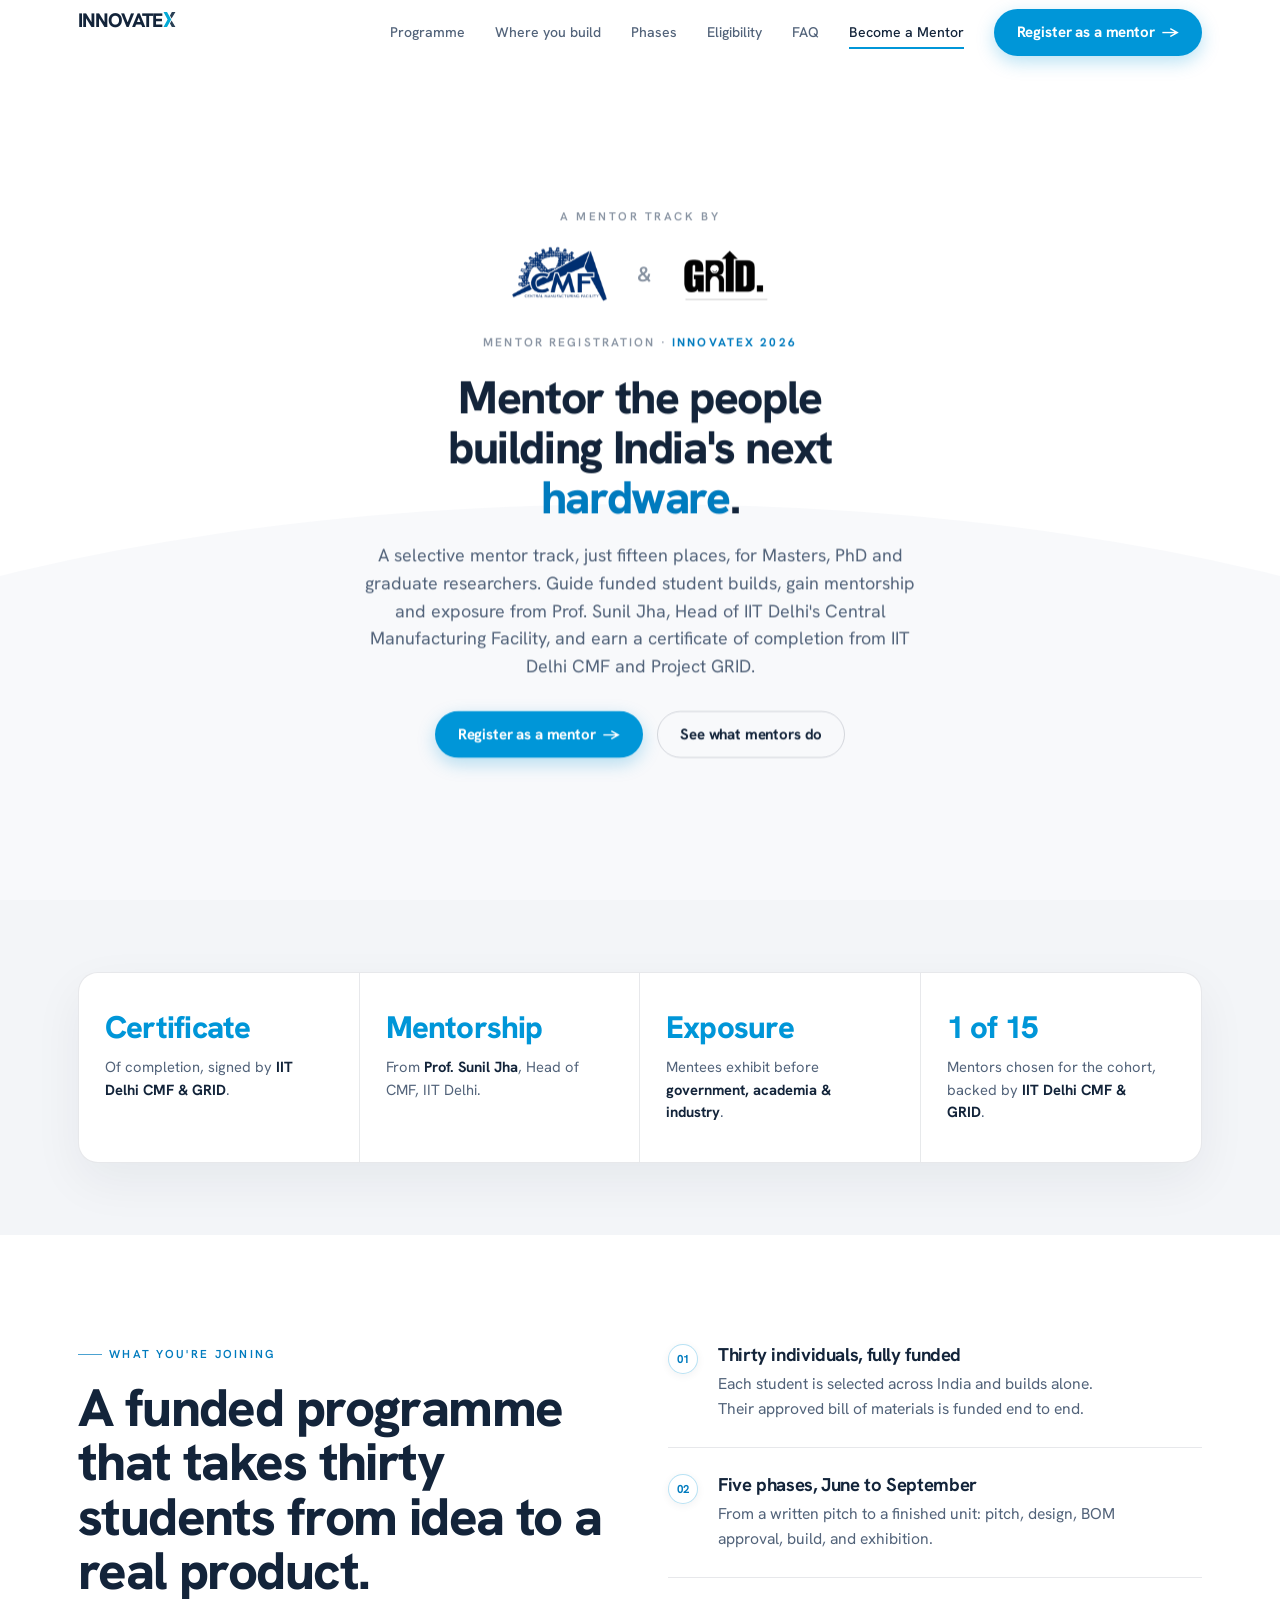
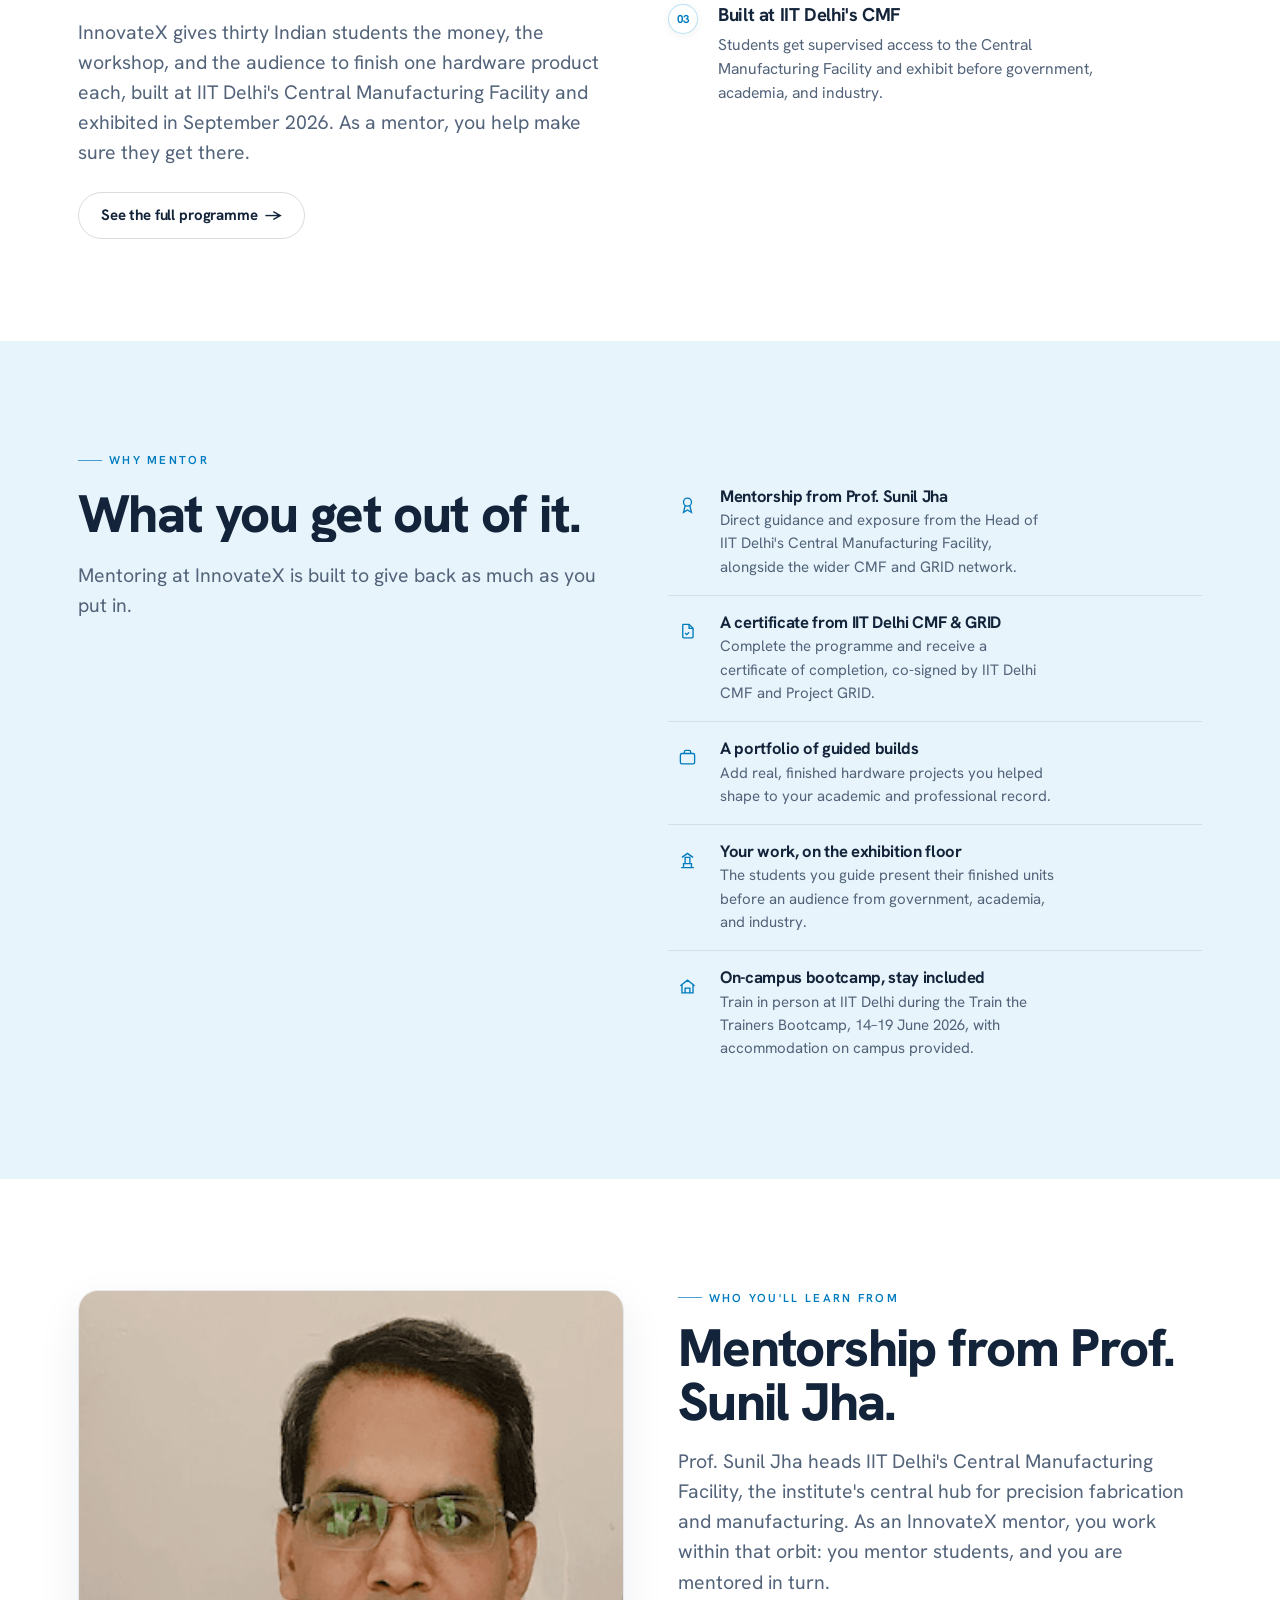
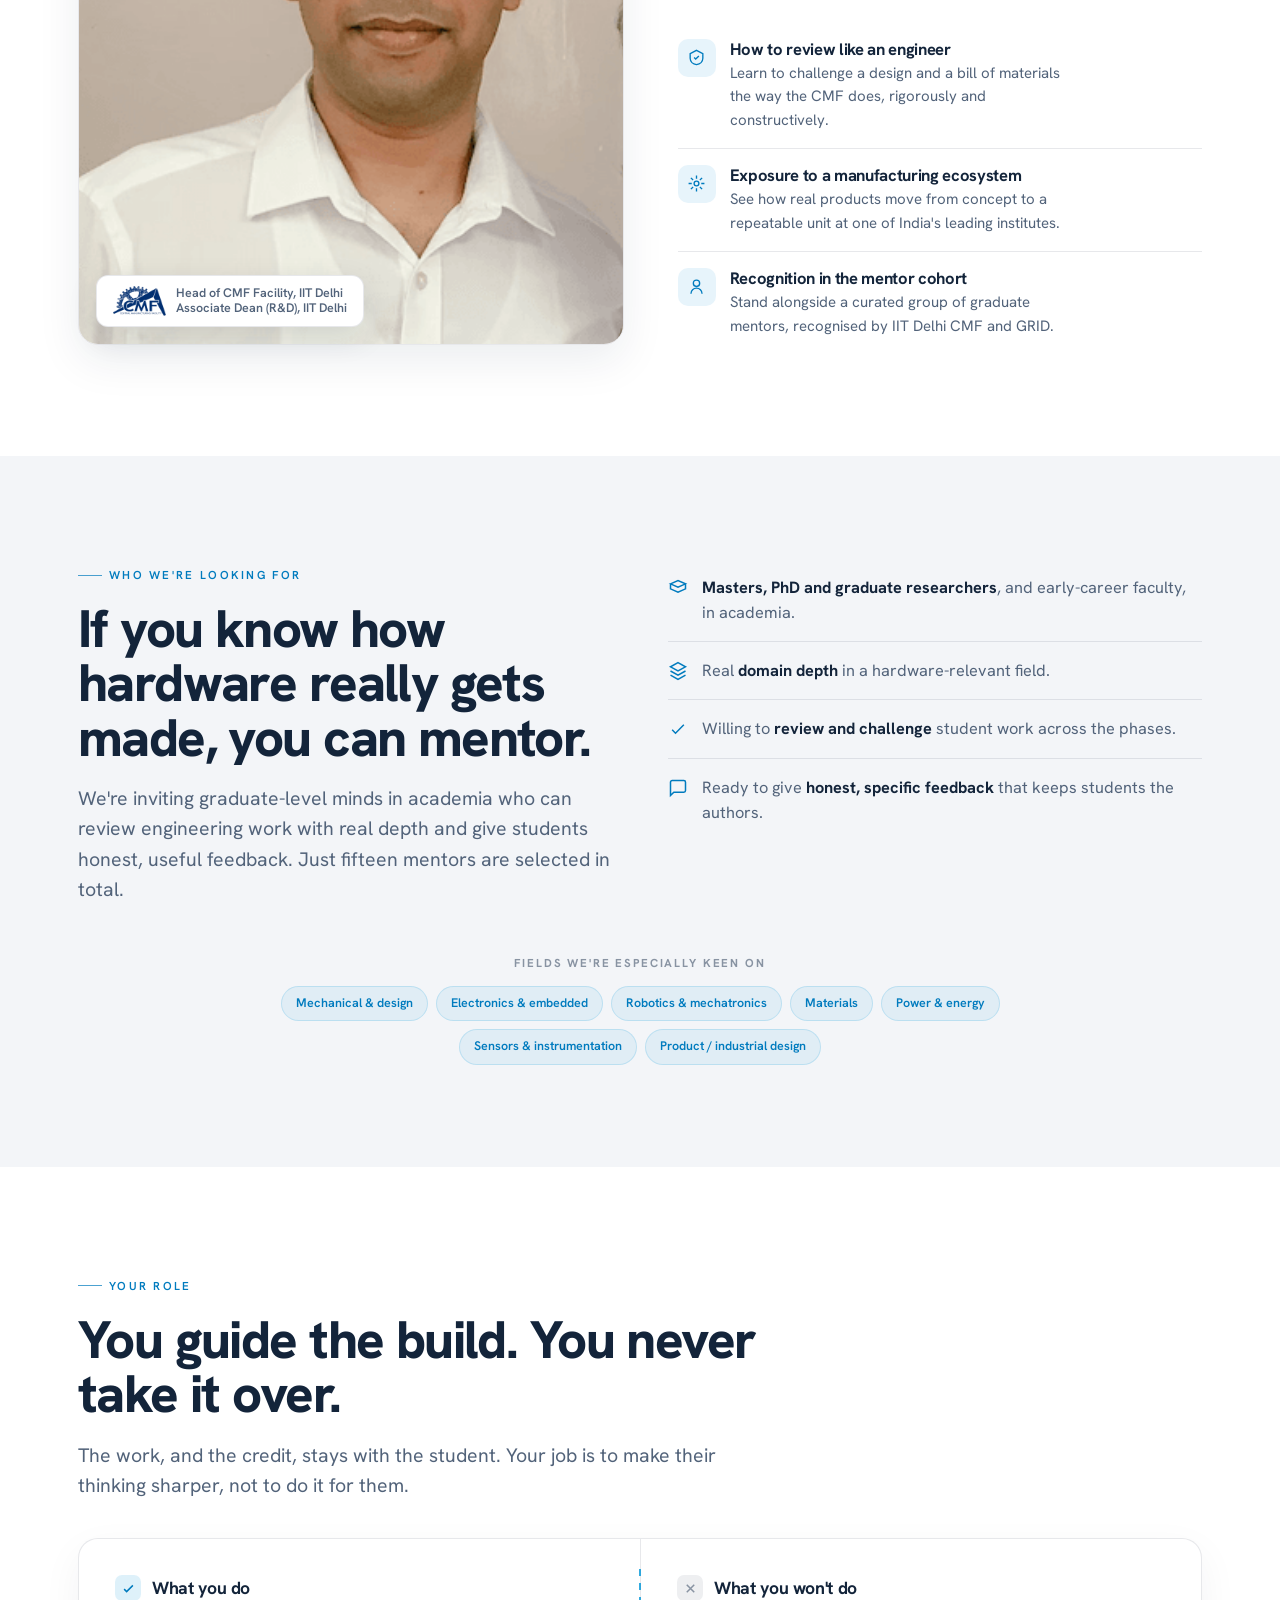
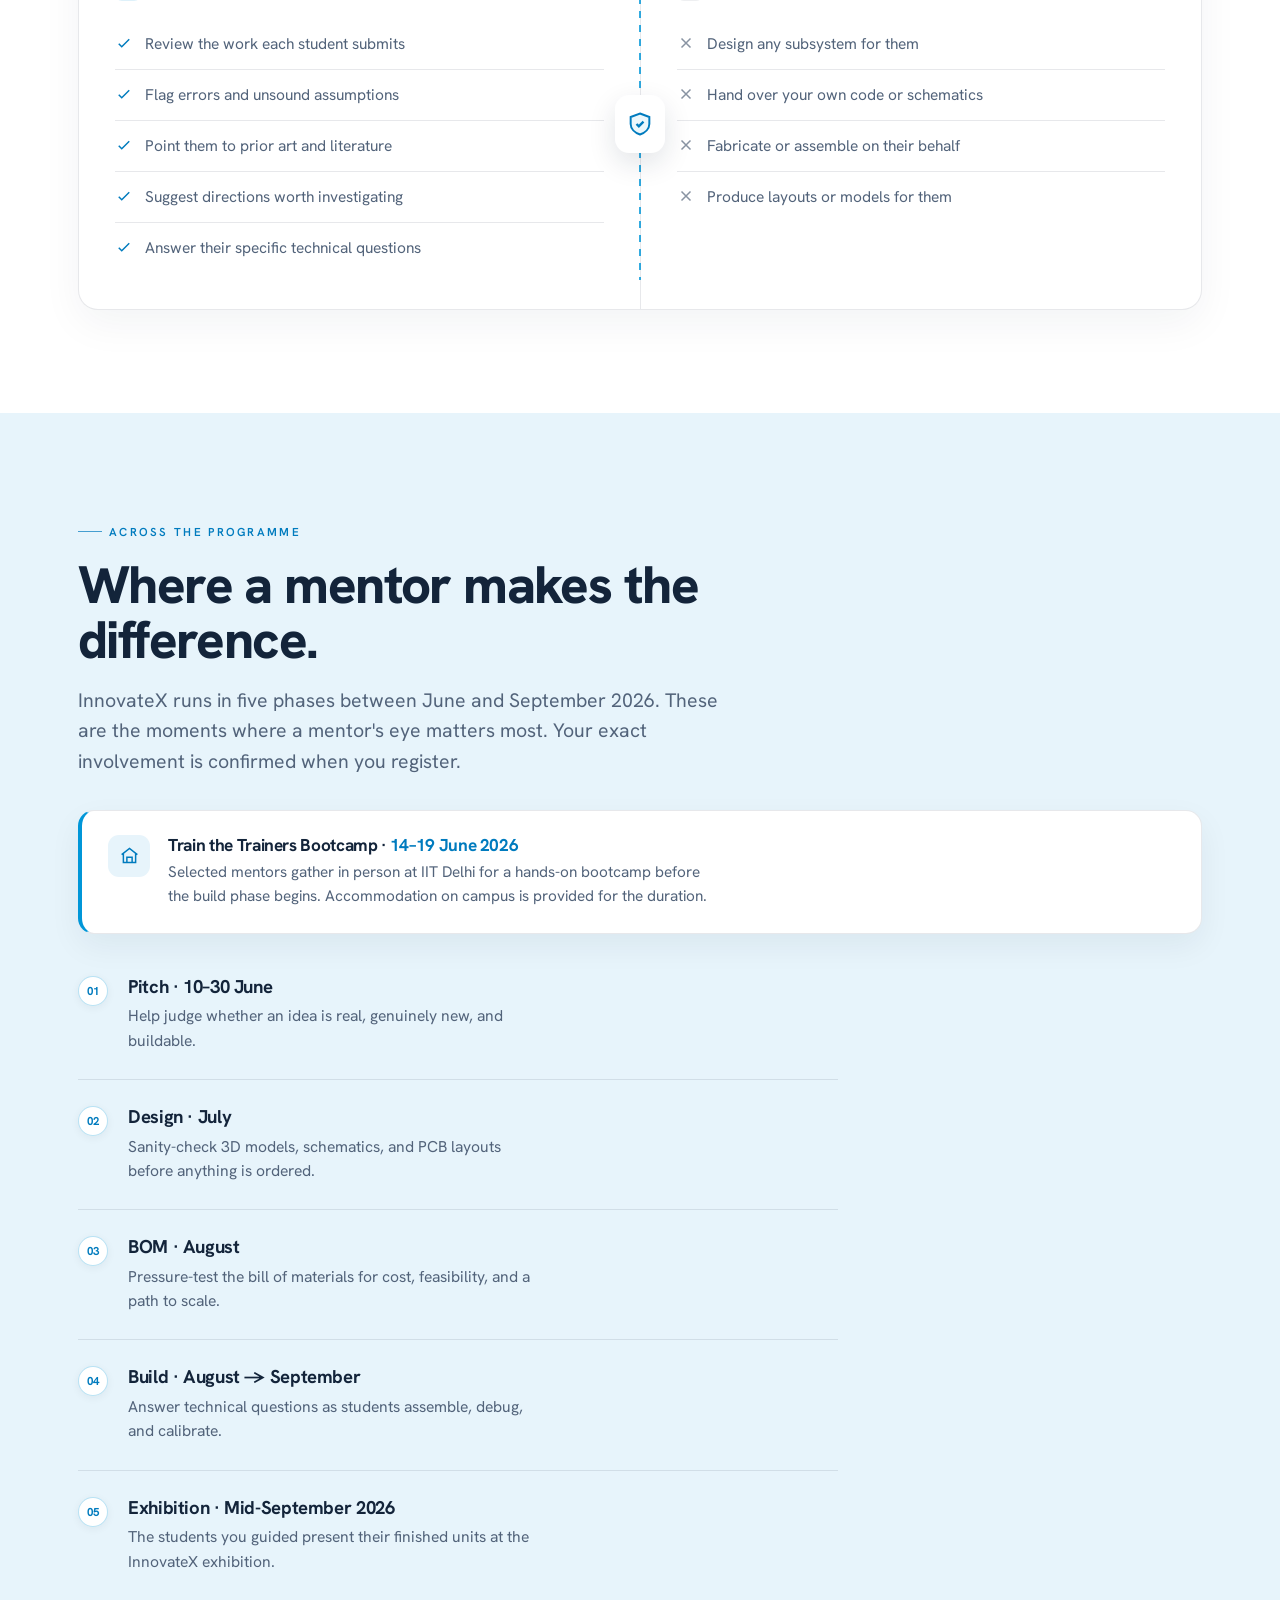
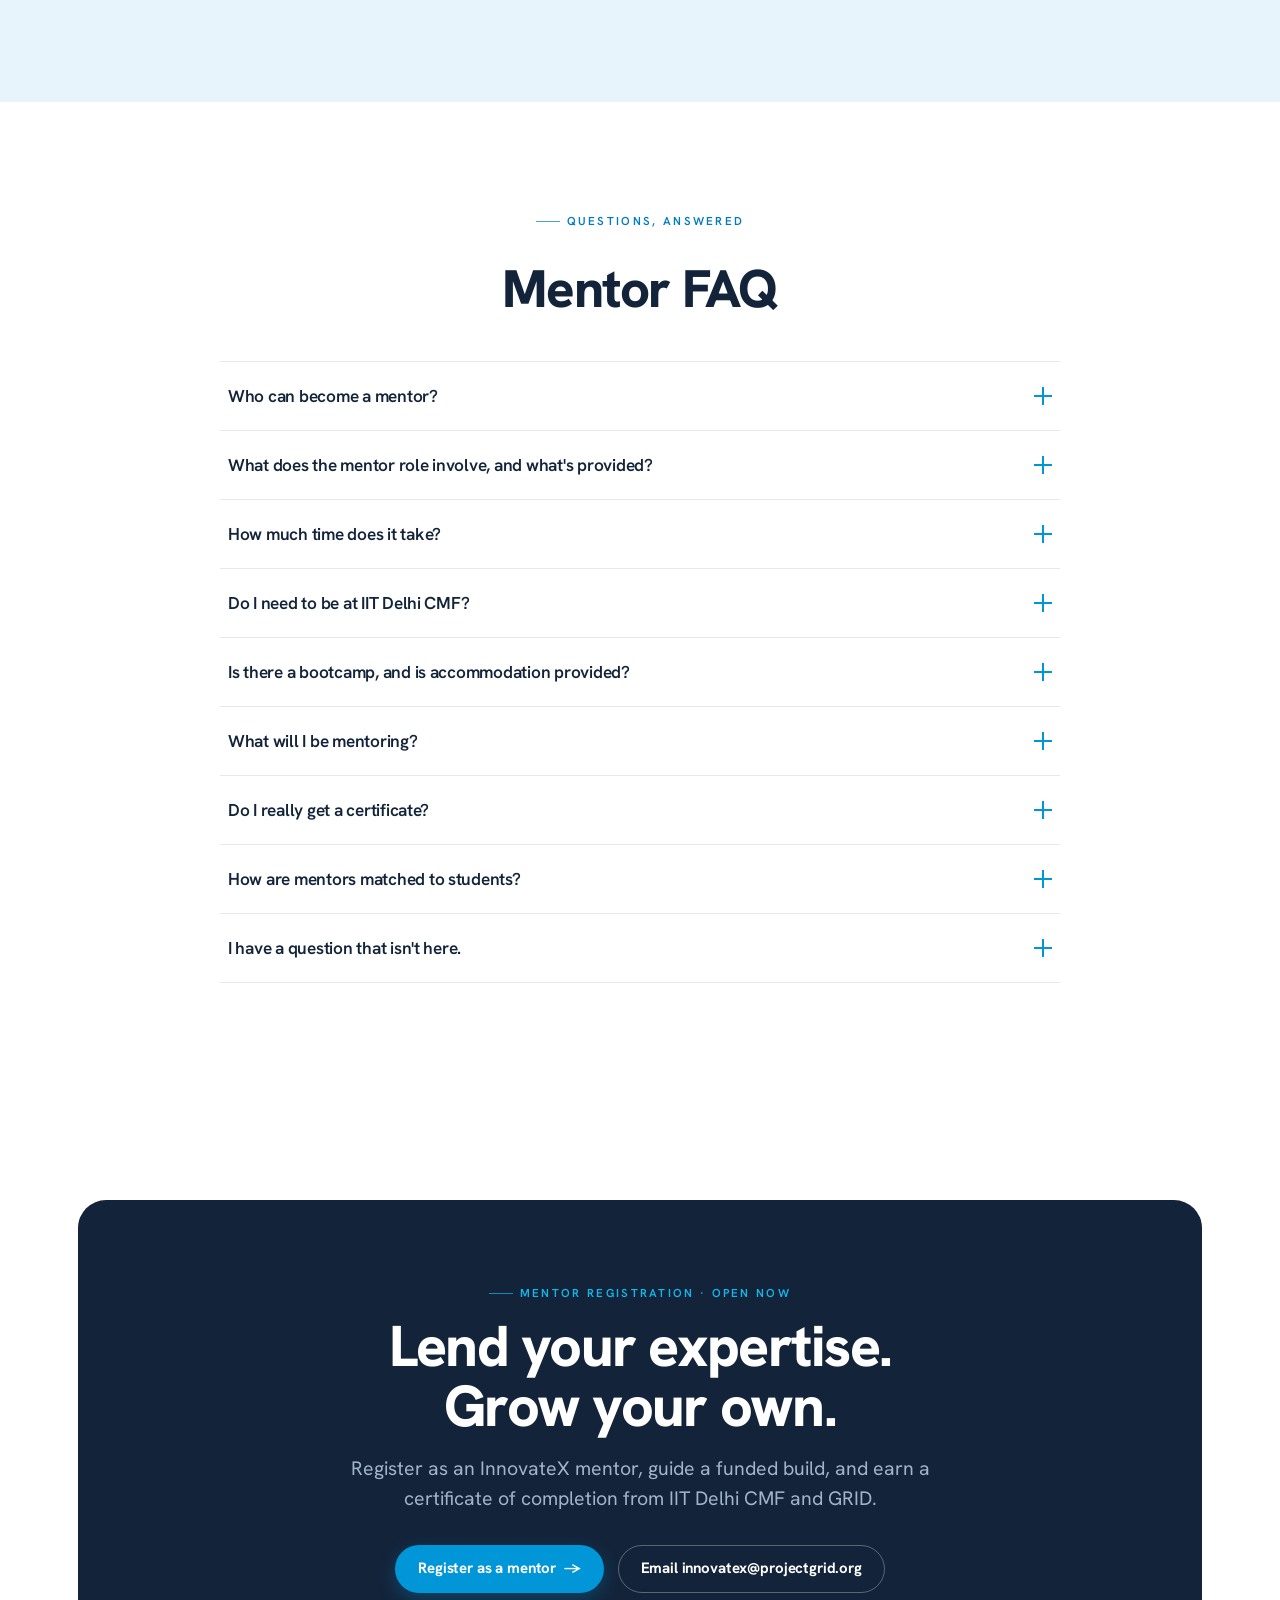
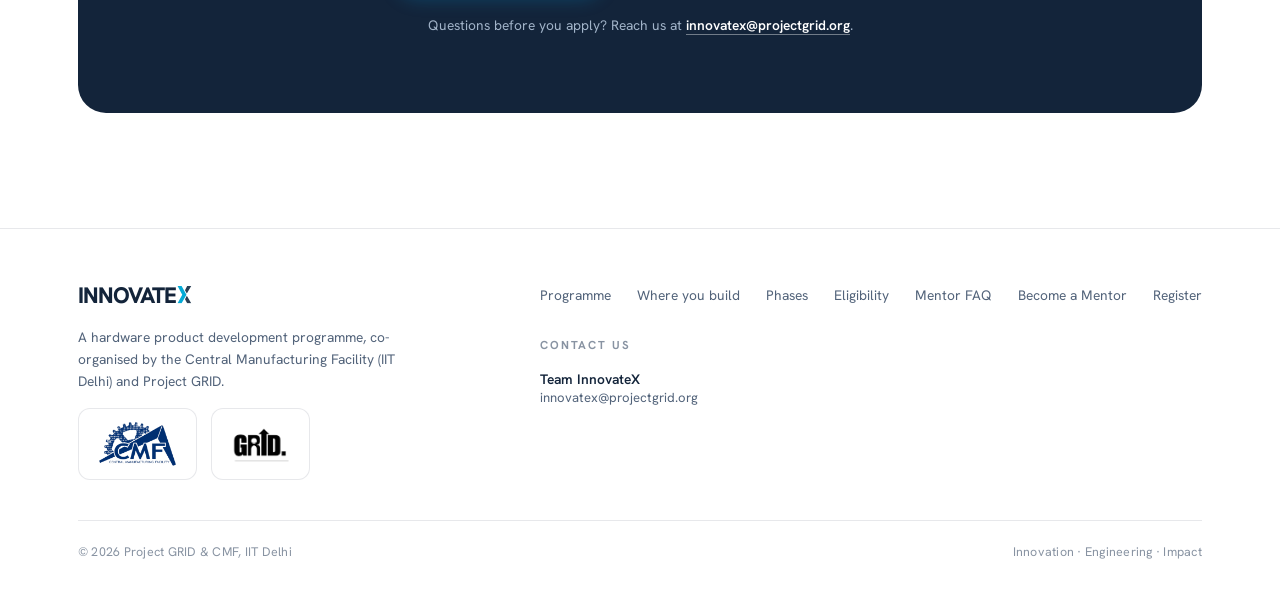
==== commit 0c2f8941: "Open student & mentor registrations; unify contact to innovatex@projectgrid.org - Replace "starts so" ====
--- a/mentors.html
+++ b/mentors.html
@@ -331,7 +331,7 @@
       "@id": "https://projectgrid.org/#organization",
       "name": "Project GRID",
       "url": "https://projectgrid.org",
-      "email": "info@projectgrid.org"
+      "email": "innovatex@projectgrid.org"
     },
     {
       "@type": "Person",
@@ -398,7 +398,7 @@
         {
           "@type": "Question",
           "name": "I have a question that isn't here.",
-          "acceptedAnswer": { "@type": "Answer", "text": "Email info@projectgrid.org and we'll help you out." }
+          "acceptedAnswer": { "@type": "Answer", "text": "Email innovatex@projectgrid.org and we'll help you out." }
         }
       ]
     }
@@ -629,7 +629,7 @@
       <div class="qa reveal"><button aria-expanded="false">What will I be mentoring?<span class="pm" aria-hidden="true"></span></button><div class="ans"><p>Hardware-led student projects in or near your domain: a defined physical product taken from a written pitch to a working, exhibited unit. You guide; the student builds.</p></div></div>
       <div class="qa reveal"><button aria-expanded="false">Do I really get a certificate?<span class="pm" aria-hidden="true"></span></button><div class="ans"><p>Yes. Every mentor who completes the programme receives a certificate of completion, co-signed by IIT Delhi CMF and Project GRID.</p></div></div>
       <div class="qa reveal"><button aria-expanded="false">How are mentors matched to students?<span class="pm" aria-hidden="true"></span></button><div class="ans"><p>By domain. After you register, we aim to match you with students whose projects sit closest to your expertise, so your feedback is as useful as possible. Final matching is confirmed once the cohort is selected.</p></div></div>
-      <div class="qa reveal"><button aria-expanded="false">I have a question that isn't here.<span class="pm" aria-hidden="true"></span></button><div class="ans"><p>Email <a href="mailto:info@projectgrid.org" style="color:var(--cyan-deep);font-weight:600">info@projectgrid.org</a> and we'll help you out.</p></div></div>
+      <div class="qa reveal"><button aria-expanded="false">I have a question that isn't here.<span class="pm" aria-hidden="true"></span></button><div class="ans"><p>Email <a href="mailto:innovatex@projectgrid.org" style="color:var(--cyan-deep);font-weight:600">innovatex@projectgrid.org</a> and we'll help you out.</p></div></div>
     </div>
   </div>
 </section>
@@ -638,16 +638,14 @@
 <section id="register" class="cta s-paper">
   <div class="wrap">
     <div class="cta-card reveal">
-      <span class="eyebrow">Mentor registration · starts soon</span>
+      <span class="eyebrow">Mentor registration · open now</span>
       <h2>Lend your expertise. Grow your own.</h2>
       <p class="lead">Register as an InnovateX mentor, guide a funded build, and earn a certificate of completion from IIT Delhi CMF and GRID.</p>
       <div class="hero-cta">
-        <!-- When mentor registration opens, restore the form link: <a class="btn btn-primary" href="https://forms.gle/ojN2HMhWAPydUiBaA" target="_blank" rel="noopener">Register as a mentor <span class="arr" aria-hidden="true">→</span></a> -->
-        <button type="button" class="btn btn-primary" id="mentorRegBtn" aria-describedby="mentorRegNotice">Register as a mentor <span class="arr" aria-hidden="true">→</span></button>
-        <a class="btn btn-ghost" href="mailto:info@projectgrid.org?subject=InnovateX%20Mentor%20enquiry" style="color:#fff;border-color:rgba(255,255,255,.3)">Email info@projectgrid.org</a>
-      </div>
-      <p class="reg-notice" id="mentorRegNotice" role="status" hidden>Mentor registration <b>starts soon</b>. Stay tuned!</p>
-      <p class="help">Questions before you apply? Reach us at <a href="mailto:info@projectgrid.org">info@projectgrid.org</a>.</p>
+        <a class="btn btn-primary" href="https://forms.gle/5YyT39RQMo4H4MvT9" target="_blank" rel="noopener">Register as a mentor <span class="arr" aria-hidden="true">→</span></a>
+        <a class="btn btn-ghost" href="mailto:innovatex@projectgrid.org?subject=InnovateX%20Mentor%20enquiry" style="color:#fff;border-color:rgba(255,255,255,.3)">Email innovatex@projectgrid.org</a>
+      </div>
+      <p class="help">Questions before you apply? Reach us at <a href="mailto:innovatex@projectgrid.org">innovatex@projectgrid.org</a>.</p>
     </div>
   </div>
 </section>
@@ -672,12 +670,7 @@
         <div class="foot-contact">
           <h4>Contact us</h4>
           <div class="contact-grid">
-            <div class="ct"><span class="nm">Sunil Jha</span><a href="mailto:suniljha@mech.iitd.ac.in">suniljha@mech.iitd.ac.in</a></div>
-            <div class="ct"><span class="nm">Sukriti Jha</span><a href="mailto:sukriti@projectgrid.org">sukriti@projectgrid.org</a></div>
-            <div class="ct"><span class="nm">Moksh Sindhwani</span><a href="mailto:founder@projectgrid.org">founder@projectgrid.org</a></div>
-            <div class="ct"><span class="nm">Tanishq Aggarwal</span><a href="mailto:founder@projectgrid.org">founder@projectgrid.org</a></div>
-            <div class="ct"><span class="nm">Rian Sanghi</span><a href="mailto:rian@projectgrid.org">rian@projectgrid.org</a></div>
-            <div class="ct"><span class="nm">Yash Varshney</span><a href="mailto:info@projectgrid.org">info@projectgrid.org</a></div>
+            <div class="ct"><span class="nm">Team InnovateX</span><a href="mailto:innovatex@projectgrid.org">innovatex@projectgrid.org</a></div>
           </div>
         </div>
       </div>
@@ -702,9 +695,6 @@
   document.querySelectorAll('.qa').forEach(function(qa){var b=qa.querySelector('button'),a=qa.querySelector('.ans');b.addEventListener('click',function(){var o=b.getAttribute('aria-expanded')==='true';b.setAttribute('aria-expanded',String(!o));a.style.maxHeight=o?'0px':(a.scrollHeight+'px');});});
 
   /* mentor registration not open yet: show "starts soon" notice on click */
-  var mrb=document.getElementById('mentorRegBtn'),mrn=document.getElementById('mentorRegNotice');
-  if(mrb&&mrn){mrb.addEventListener('click',function(){mrn.hidden=false;requestAnimationFrame(function(){mrn.classList.add('show');});});}
-
   function instantCount(){document.querySelectorAll('[data-count]').forEach(function(el){el.textContent=el.getAttribute('data-count')+(el.getAttribute('data-suffix')||'');});}
 
   if(reduce||!hasGSAP){
